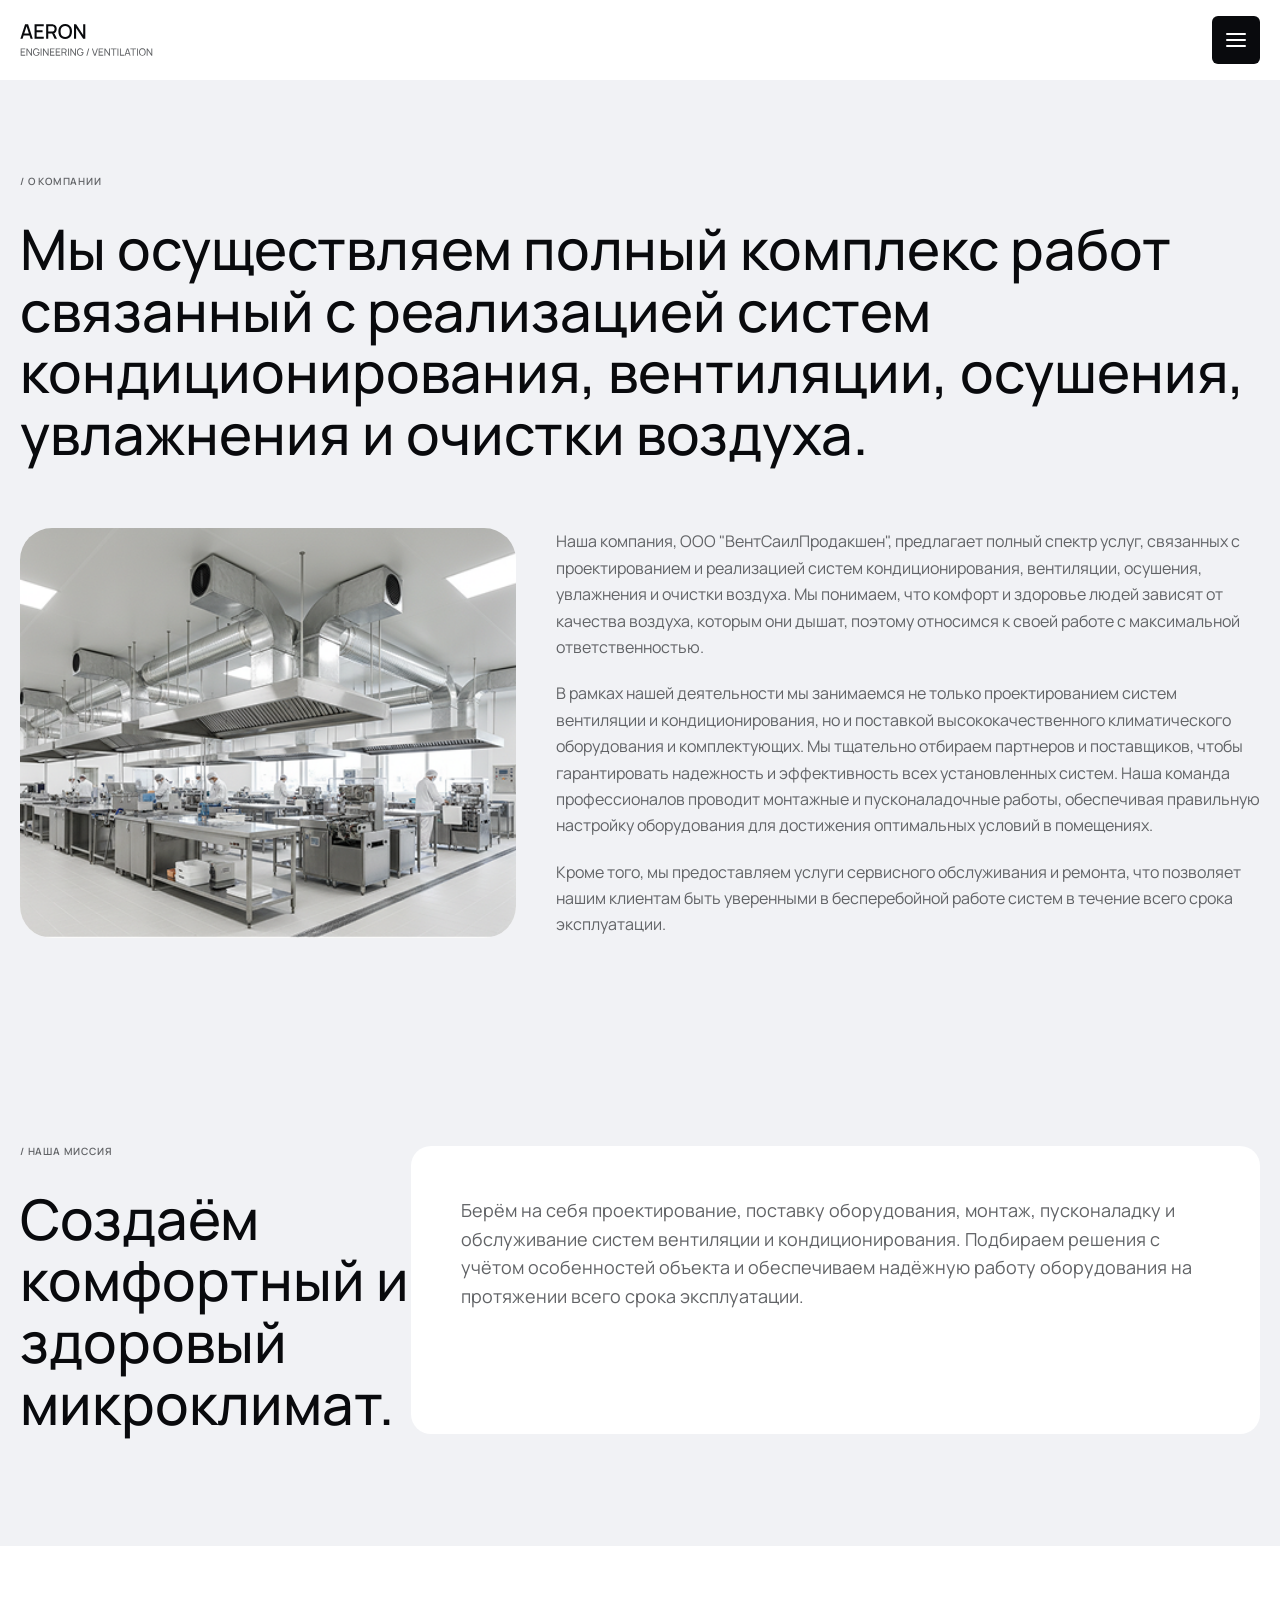
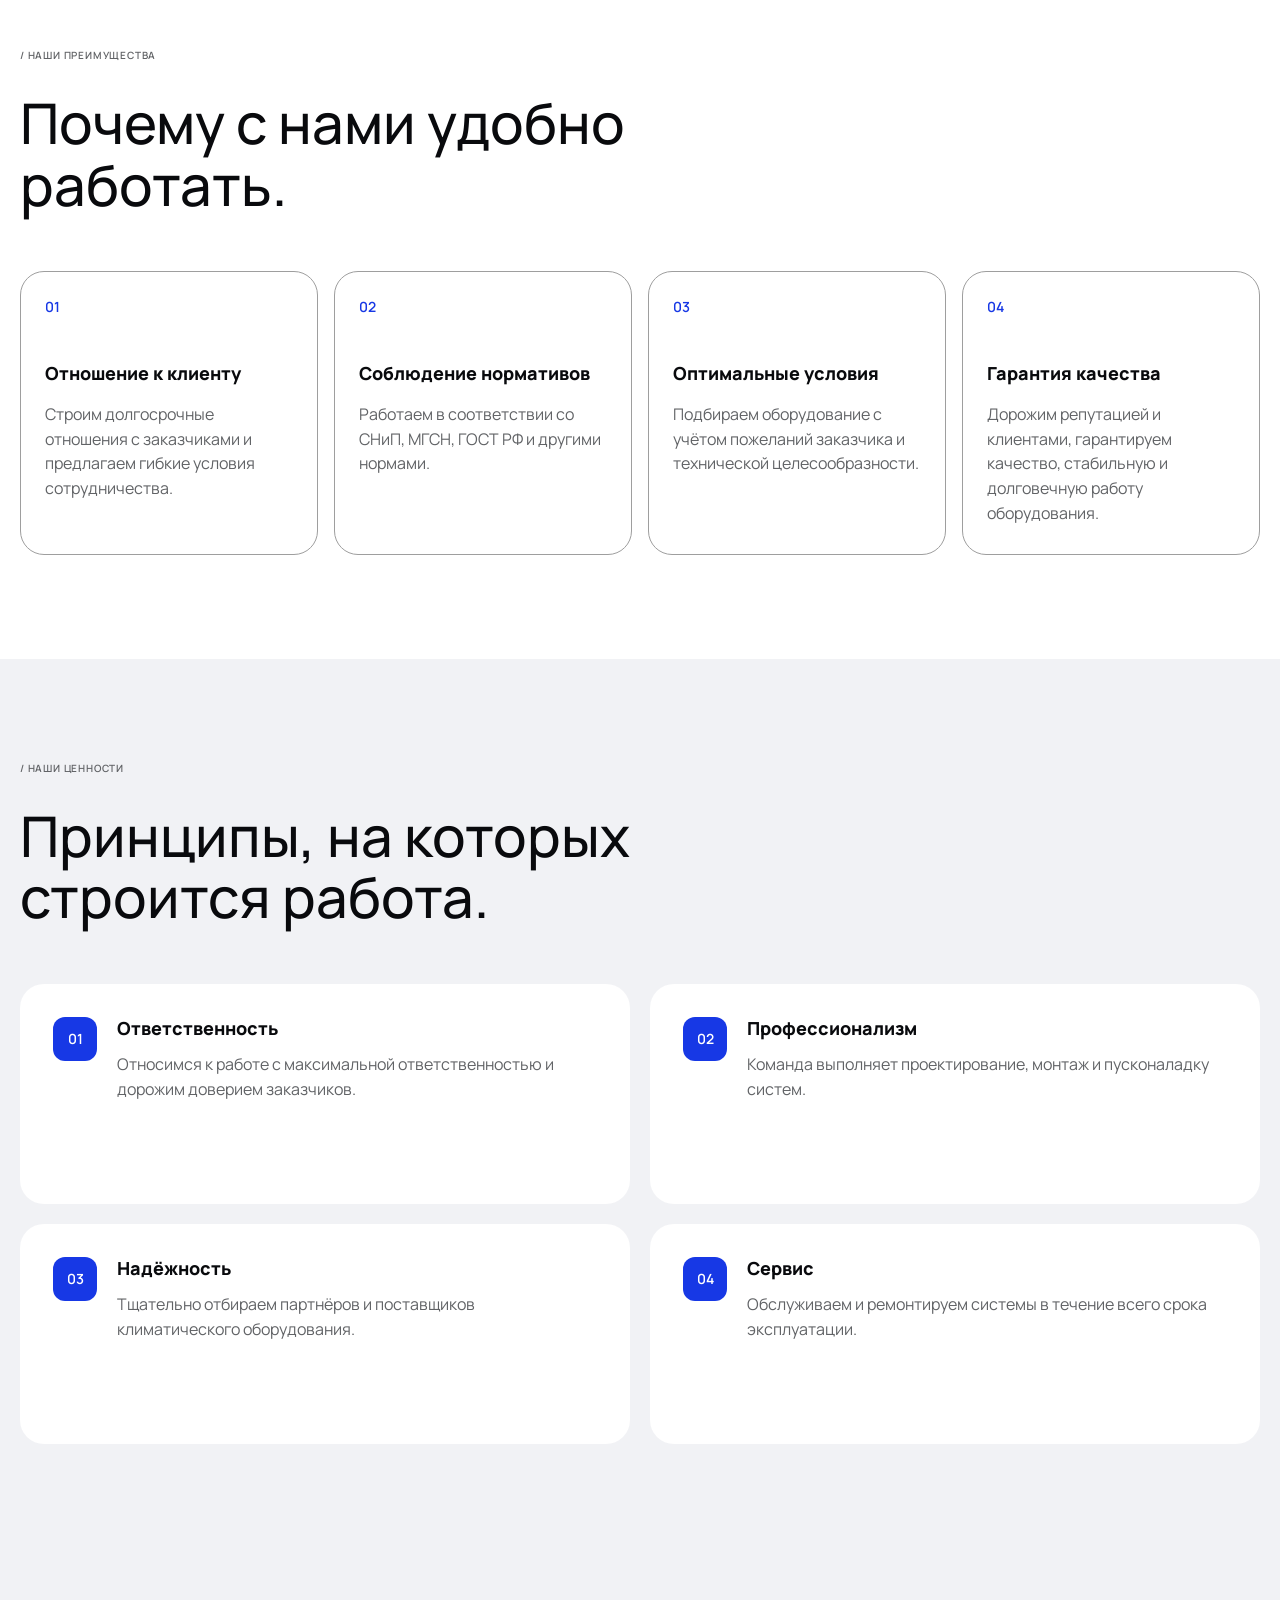
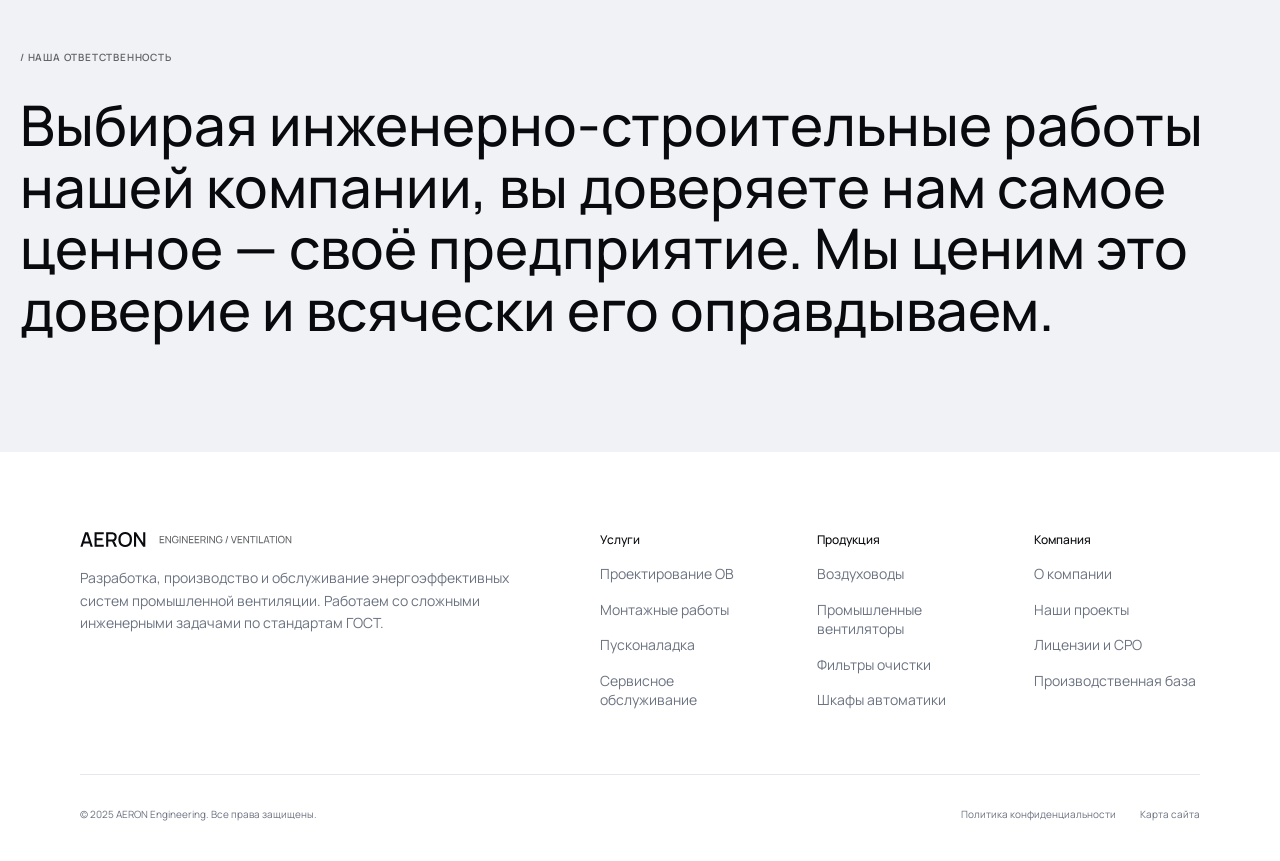
==== about.html @ 5c5f6bc4 "Правки" ====
<!-- ======================================================================================================
                                        Svyat future millioner Developer
====================================================================================================== -->
<!DOCTYPE html>
<html lang="ru">
<head>
    <meta charset="UTF-8">
    <meta name="viewport" content="width=device-width, initial-scale=1.0">
    <title>О нас — AERON</title>
    <meta name="description" content="О компании: производство и монтаж систем вентиляции воздуха на промышленных объектах.">
    <link rel="stylesheet" href="css/style.css">
</head>
<body>
    <!-- ===================================================
    Svyat future millioner Developer: Вводная секция представляет компанию и полный спектр ее работ.
    =================================================== -->
    <header class="header">
        <div class="container">
            <div class="header__content">
                <div class="header__logo">
                    <a href="/" class="header__logo-link">
                        <img src="images/logo.svg" alt="AERON" class="header__logo-img">
                    </a>
                </div>
                <!-- /.header__logo -->
                <button class="header__menu-toggle" type="button" aria-expanded="false" aria-controls="header-menu" aria-label="Открыть меню">
                    <span class="header__burger-line"></span>
                    <span class="header__burger-line"></span>
                    <span class="header__burger-line"></span>
                </button>
                <div class="header__menu" id="header-menu">
                    <nav class="header__nav" aria-label="Основная навигация">
                        <a href="#" class="header__link header__link--catalog">
                            <span class="header__menu-icon">
                                <span class="header__menu-icon-line"></span>
                                <span class="header__menu-icon-line"></span>
                                <span class="header__menu-icon-line"></span>
                            </span>
                            Каталог
                        </a>
                        <a href="#" class="header__link">Решения</a>
                        <a href="#" class="header__link">Производство</a>
                        <a href="#" class="header__link">Проекты</a>
                        <a href="#" class="header__link">О компании</a>
                        <a href="#" class="header__link">Контакты</a>
                    </nav>
                    <!-- /.header__nav -->
                    <div class="header__action">
                        <a href="tel:+7 (495) 123-45-67" class="header__phone">+7 (495) 123-45-67</a>
                        <a href="mailto:info@aeron.ru" class="header__email">info@aeron.ru</a>
                        <button class="header__button">
                            <span class="header__button-text">Получить КП</span>
                            <span class="header__button-icon">
                                <svg width="14" height="10" viewBox="0 0 14 10" fill="none" xmlns="http://www.w3.org/2000/svg">
                                    <path d="M9 1L13 5M13 5L9 9M13 5H1" stroke="#090A0D" stroke-width="1.5" stroke-linecap="round" stroke-linejoin="round"/>
                                </svg>
                            </span>
                        </button>
                    </div>
                    <!-- /.header__action -->
                </div>
                <!-- /.header__menu -->
            </div>
            <!-- /.header__content -->
        </div>
        <!-- /.container -->
    </header>
    <!-- /.header -->
    
    <section class="about-hero">
        <div class="about-hero__container container">
            <div class="about-hero__heading">
                <span class="about-hero__sub">/ О КОМПАНИИ</span>
                <h1 class="about-hero__title">Мы осуществляем полный комплекс работ связанный с реализацией систем кондиционирования, вентиляции, осушения, увлажнения и очистки воздуха.</h1>
            </div>
            <!-- /.about-hero__heading -->
            <div class="about-hero__body">
                <div class="about-hero__media">
                    <img src="images/projects-1.png" alt="Изометрическая модель системы промышленной вентиляции" class="about-hero__image">
                </div>
                <div class="about-hero__copy">
                    <p class="about-hero__text">Наша компания, ООО "ВентСаилПродакшен", предлагает полный спектр услуг, связанных с проектированием и реализацией систем кондиционирования, вентиляции, осушения, увлажнения и очистки воздуха. Мы понимаем, что комфорт и здоровье людей зависят от качества воздуха, которым они дышат, поэтому относимся к своей работе с максимальной ответственностью.</p>
                <p class="about-hero__text">В рамках нашей деятельности мы занимаемся не только проектированием систем вентиляции и кондиционирования, но и поставкой высококачественного климатического оборудования и комплектующих. Мы тщательно отбираем партнеров и поставщиков, чтобы гарантировать надежность и эффективность всех установленных систем. Наша команда профессионалов проводит монтажные и пусконаладочные работы, обеспечивая правильную настройку оборудования для достижения оптимальных условий в помещениях.</p>
                    <p class="about-hero__text">Кроме того, мы предоставляем услуги сервисного обслуживания и ремонта, что позволяет нашим клиентам быть уверенными в бесперебойной работе систем в течение всего срока эксплуатации.</p>
                </div>
                <!-- /.about-hero__copy -->
            </div>
            <!-- /.about-hero__body -->
        </div>
        <!-- /.about-hero__container container -->
    </section>

    <section class="about-mission">
        <div class="about-mission__container container">
            <div class="about-mission__content">
                <div class="about-mission__heading">
                    <span class="about-mission__sub">/ НАША МИССИЯ</span>
                    <h2 class="about-mission__title">Создаём комфортный и здоровый микроклимат.</h2>
                </div>
                <!-- /.about-mission__heading -->
                <p class="about-mission__text">Берём на себя проектирование, поставку оборудования, монтаж, пусконаладку и обслуживание систем вентиляции и кондиционирования. Подбираем решения с учётом особенностей объекта и обеспечиваем надёжную работу оборудования на протяжении всего срока эксплуатации.</p>
            </div>
            <!-- /.about-mission__content -->
        </div>
        <!-- /.about-mission__container container -->
    </section>

    <section class="about-advantages">
        <div class="about-advantages__container container">
            <div class="about-advantages__heading">
                <span class="about-advantages__sub">/ НАШИ ПРЕИМУЩЕСТВА</span>
                <h2 class="about-advantages__title">Почему с нами удобно работать.</h2>
            </div>
            <!-- /.about-advantages__heading -->
            <div class="about-advantages__grid">
                <article class="about-advantages__card">
                    <span class="about-advantages__card-num">01</span>
                    <h3 class="about-advantages__card-title">Отношение к клиенту</h3>
                    <p class="about-advantages__card-text">Строим долгосрочные отношения с заказчиками и предлагаем гибкие условия сотрудничества.</p>
                </article>
                <article class="about-advantages__card">
                    <span class="about-advantages__card-num">02</span>
                    <h3 class="about-advantages__card-title">Соблюдение нормативов</h3>
                    <p class="about-advantages__card-text">Работаем в соответствии со СНиП, МГСН, ГОСТ РФ и другими нормами.</p>
                </article>
                <article class="about-advantages__card">
                    <span class="about-advantages__card-num">03</span>
                    <h3 class="about-advantages__card-title">Оптимальные условия</h3>
                    <p class="about-advantages__card-text">Подбираем оборудование с учётом пожеланий заказчика и технической целесообразности.</p>
                </article>
                <article class="about-advantages__card">
                    <span class="about-advantages__card-num">04</span>
                    <h3 class="about-advantages__card-title">Гарантия качества</h3>
                    <p class="about-advantages__card-text">Дорожим репутацией и клиентами, гарантируем качество, стабильную и долговечную работу оборудования.</p>
                </article>
            </div>
            <!-- /.about-advantages__grid -->
        </div>
        <!-- /.about-advantages__container container -->
    </section>

    <section class="about-values">
        <div class="about-values__container container">
            <div class="about-values__heading">
                <span class="about-values__sub">/ НАШИ ЦЕННОСТИ</span>
                <h2 class="about-values__title">Принципы, на которых строится работа.</h2>
            </div>
            <!-- /.about-values__heading -->
            <div class="about-values__grid">
                <article class="about-values__card">
                    <span class="about-values__card-num">01</span>
                    <h3 class="about-values__card-title">Ответственность</h3>
                    <p class="about-values__card-text">Относимся к работе с максимальной ответственностью и дорожим доверием заказчиков.</p>
                </article>
                <article class="about-values__card">
                    <span class="about-values__card-num">02</span>
                    <h3 class="about-values__card-title">Профессионализм</h3>
                    <p class="about-values__card-text">Команда выполняет проектирование, монтаж и пусконаладку систем.</p>
                </article>
                <article class="about-values__card">
                    <span class="about-values__card-num">03</span>
                    <h3 class="about-values__card-title">Надёжность</h3>
                    <p class="about-values__card-text">Тщательно отбираем партнёров и поставщиков климатического оборудования.</p>
                </article>
                <article class="about-values__card">
                    <span class="about-values__card-num">04</span>
                    <h3 class="about-values__card-title">Сервис</h3>
                    <p class="about-values__card-text">Обслуживаем и ремонтируем системы в течение всего срока эксплуатации.</p>
                </article>
            </div>
            <!-- /.about-values__grid -->
        </div>
        <!-- /.about-values__container container -->
    </section>

    <section class="about-responsibility">
        <div class="about-responsibility__container container">
            <div class="about-responsibility__content">
                <span class="about-responsibility__sub">/ НАША ОТВЕТСТВЕННОСТЬ</span>
                <h2 class="about-responsibility__title">Выбирая инженерно-строительные работы нашей компании, вы доверяете нам самое ценное — своё предприятие. Мы ценим это доверие и всячески его оправдываем.</h2>
            </div>
            <!-- /.about-responsibility__content -->
        </div>
        <!-- /.about-responsibility__container container -->
    </section>
    <footer class="footer">
        <div class="container">
            <div class="footer__inner">
                <div class="footer__top">
                    <div class="footer__brand">
                        <a href="#" class="footer__logo" aria-label="AERON — на главную">
                            <img src="images/footer-logo.svg" alt="AERON — Engineering / Ventilation" class="footer__logo-img">
                        </a>
                        <p class="footer__description">
                            Разработка, производство и обслуживание энергоэффективных систем промышленной вентиляции. Работаем со сложными инженерными задачами по стандартам ГОСТ.
                        </p>
                    </div>
                    <!-- /.footer__brand -->
                    <nav class="footer__links" aria-label="Разделы сайта">
                        <div class="footer__column">
                            <h2 class="footer__column-title">Услуги</h2>
                            <a href="#" class="footer__link">Проектирование ОВ</a>
                            <a href="#" class="footer__link">Монтажные работы</a>
                            <a href="#" class="footer__link">Пусконаладка</a>
                            <a href="#" class="footer__link">Сервисное обслуживание</a>
                        </div>
                        <div class="footer__column">
                            <h2 class="footer__column-title">Продукция</h2>
                            <a href="#" class="footer__link">Воздуховоды</a>
                            <a href="#" class="footer__link">Промышленные вентиляторы</a>
                            <a href="#" class="footer__link">Фильтры очистки</a>
                            <a href="#" class="footer__link">Шкафы автоматики</a>
                        </div>
                        <div class="footer__column">
                            <h2 class="footer__column-title">Компания</h2>
                            <a href="#" class="footer__link">О компании</a>
                            <a href="#" class="footer__link">Наши проекты</a>
                            <a href="#" class="footer__link">Лицензии и СРО</a>
                            <a href="#" class="footer__link">Производственная база</a>
                        </div>
                    </nav>
                    <!-- /.footer__links -->
                </div>
                <!-- /.footer__top -->
                <div class="footer__bottom">
                    <p class="footer__copyright">© 2025 AERON Engineering. Все права защищены.</p>
                    <nav class="footer__legal" aria-label="Правовая информация">
                        <a href="#" class="footer__legal-link">Политика конфиденциальности</a>
                        <a href="#" class="footer__legal-link">Карта сайта</a>
                    </nav>
                </div>
                <!-- /.footer__bottom -->
            </div>
            <!-- /.footer__inner -->
        </div>
        <!-- /.container -->
    </footer>
    <!-- /.footer -->
</body>
</html>
---- css/style.css ----
/* ======================================================================================================
                                        Svyat future millioner Developer
====================================================================================================== */
/* ===== Fonts ===== */
@font-face {
    font-family: 'Manrope';
    src: url('../fonts/Manrope-ExtraLight.ttf') format('truetype');
    font-style: normal;
    font-weight: 200;
    font-display: swap;
}

@font-face {
    font-family: 'Manrope';
    src: url('../fonts/Manrope-Light.ttf') format('truetype');
    font-style: normal;
    font-weight: 300;
    font-display: swap;
}

@font-face {
    font-family: 'Manrope';
    src: url('../fonts/Manrope-Regular.ttf') format('truetype');
    font-style: normal;
    font-weight: 400;
    font-display: swap;
}

@font-face {
    font-family: 'Manrope';
    src: url('../fonts/Manrope-Medium.ttf') format('truetype');
    font-style: normal;
    font-weight: 500;
    font-display: swap;
}

@font-face {
    font-family: 'Manrope';
    src: url('../fonts/Manrope-SemiBold.ttf') format('truetype');
    font-style: normal;
    font-weight: 600;
    font-display: swap;
}

@font-face {
    font-family: 'Manrope';
    src: url('../fonts/Manrope-Bold.ttf') format('truetype');
    font-style: normal;
    font-weight: 700;
    font-display: swap;
}

@font-face {
    font-family: 'Manrope';
    src: url('../fonts/Manrope-ExtraBold.ttf') format('truetype');
    font-style: normal;
    font-weight: 800;
    font-display: swap;
}

/* ===== Variables ===== */
:root {
    --light: #fff;
    --light-bg: #F1F2F5;
    --accent: #1738E5;
    --dark: #090A0D;
    --light-text: #616366;
}

/* ===== Reset & Base ===== */
*,
*::before,
*::after {
    box-sizing: border-box;
    padding: 0;
    margin: 0;
}

html {
    color: var(--dark);
    font-family: 'Manrope', sans-serif;
}

a {
    text-decoration: none;
    color: inherit;
}

ul {
    list-style: none;
}

button {
    border: none;
    background: none;
    cursor: pointer;
    font: inherit;
    color: inherit;
}

/* ===== Container ===== */
.container {
    max-width: 1775px;
    width: 100%;
    margin: 0 auto;
    padding: 0 20px;
}

/* ===== Header ===== */
.header {
    position: relative;
    z-index: 10;
    background-color: var(--light);
    height: 88px;
    display: flex;
    align-items: center;
}

.header__content {
    display: flex;
    align-items: center;
    justify-content: space-between;
    height: 100%;
    gap: 32px;
}

.header__logo {
    flex-shrink: 0;
}

.header__logo-link {
    display: block;
}

.header__logo-img {
    display: block;
    width: 133px;
    height: 32px;
}

.header__menu {
    display: flex;
    align-items: center;
    justify-content: flex-end;
    flex: 1;
    min-width: 0;
}

.header__menu-toggle {
    display: none;
    align-items: center;
    justify-content: center;
    flex-direction: column;
    gap: 4px;
    width: 48px;
    height: 48px;
    flex-shrink: 0;
    border-radius: 6px;
    background-color: var(--dark);
    color: var(--light);
}

.header__burger-line {
    display: block;
    width: 20px;
    height: 2px;
    border-radius: 2px;
    background-color: currentColor;
    transition: transform 0.2s ease, opacity 0.2s ease;
}

.header__menu-toggle[aria-expanded="true"] .header__burger-line:first-child {
    transform: translateY(6px) rotate(45deg);
}

.header__menu-toggle[aria-expanded="true"] .header__burger-line:nth-child(2) {
    opacity: 0;
}

.header__menu-toggle[aria-expanded="true"] .header__burger-line:last-child {
    transform: translateY(-6px) rotate(-45deg);
}

.header__nav {
    position: absolute;
    top: 50%;
    left: 50%;
    display: flex;
    align-items: center;
    gap: clamp(12px, 1.5vw, 40px);
    transform: translate(-50%, -50%);
}

.header__link {
    font-size: 12px;
    line-height: 1.2;
    color: var(--dark);
    white-space: nowrap;
    font-weight: 600;
    transition: opacity 0.2s ease;
}

.header__link:hover {
    opacity: 0.7;
}

.header__link--catalog {
    display: flex;
    align-items: center;
    gap: 13px;
    background-color: var(--accent);
    color: var(--light);
    padding: 14px 24px;
    border-radius: 4px;
    line-height: 1;
    transition: background-color 0.2s ease;
}

.header__link--catalog:hover {
    background-color: #1a3fd9;
    opacity: 1;
}

.header__menu-icon {
    display: flex;
    flex-direction: column;
    gap: 4px;
}

.header__menu-icon-line {
    display: block;
    width: 16px;
    height: 1.5px;
    background-color: var(--light);
    border-radius: 1px;
}

.header__action {
    display: flex;
    align-items: center;
    gap: 36px;
}

.header__phone {
    font-size: 12px;
    font-weight: 500;
    line-height: 1;
    color: var(--dark);
    white-space: nowrap;
}

.header__email {
    font-size: 12px;
    line-height: 1.2;
    color: var(--dark);
    white-space: nowrap;
    font-weight: 500;
}

.header__button {
    display: flex;
    align-items: center;
    gap: 12px;
    background-color: var(--light-bg);
    color: var(--dark);
    padding: 14px 26px;
    border-radius: 10px;
    transition: background-color 0.2s ease;
    font-size: 12px;
}

.header__button:hover {
    background-color: #EDEDE8;
}

.header__button-text {
    font-size: 12px;
    font-weight: 600;
    line-height: 1;
}

.header__button-icon {
    display: flex;
    align-items: center;
}

/* ===== Hero ===== */
.hero {
    background-color: var(--light-bg);
    padding: 50px 0;
}

.hero__inner {
    display: flex;
    justify-content: space-between;
    gap: 20px;
}

.hero__info {
    max-width: 828px;
    width: 100%;
    background: var(--light);
    padding: 60px 40px;
    border-radius: 40px;
    display: flex;
    flex-direction: column;
    justify-content: space-between;
}

.hero__headline {
    font-size: 12px;
    font-weight: 600;
    line-height: 1.2;
    color: var(--dark);
    letter-spacing: 0.5px;
    margin-bottom: 24px;
}

.hero__title {
    font-size: 112px;
    font-weight: 500;
    line-height: 96px;
    color: var(--dark);
    letter-spacing: -2px;
    margin-bottom: 28px;
}

.hero__title-decor {
    display: flex;
}

.hero__title-decor-img {
    display: block;
    width: 109px;
    margin-right: 40px;
}

.hero__title-accent {
    color: var(--accent);
}

.hero__description {
    font-size: 18px;
    font-weight: 400;
    line-height: 1.4;
    color: #ABADB8;
    margin-bottom: 48px;
}

.hero__actions {
    display: flex;
    align-items: center;
    gap: 24px;
    margin-bottom: 32px;
}

.hero__button {
    display: inline-flex;
    align-items: center;
    justify-content: center;
    gap: 12px;
    padding: 18px 32px;
    width: 240px;
    border-radius: 10px;
    font-size: 14px;
    font-weight: 600;
    line-height: 1;
    transition: background-color 0.2s ease, color 0.2s ease;
}

.hero__button--primary {
    background-color: var(--dark);
    color: var(--light);
}

.hero__button--primary:hover {
    background-color: #1a3fd9;
}

.hero__button--secondary {
    background-color: var(--light-bg);
    color: var(--dark);
    padding: 18px 0;
}

.hero__button--secondary:hover {
    color: var(--light);
    background-color: var(--accent);
}

.hero__button-icon {
    display: flex;
    align-items: center;
}

.hero__label {
    font-size: 12px;
    font-weight: 400;
    line-height: 1.2;
    color: var(--dark);
    opacity: 0.4;
}

.hero__visual {
    position: relative;
    width: 927px;
    height: 768px;
    flex-shrink: 0;
}

.hero__img {
    display: block;
    width: 100%;
    height: 100%;
    object-fit: cover;
    border-radius: 40px;
}

.hero__card {
    position: absolute;
    right: 20px;
    bottom: 20px;
    background-color: var(--light);
    border-radius: 24px;
    padding: 21px 28px;
    box-shadow: 0 4px 24px rgba(0,0,0,0.08);
}

.hero__card-icon {
    margin-bottom: 12px;
    width: 48px;
    height: 48px;
    background-color: var(--light-bg);
    border-radius: 12px;
    display: flex;
    justify-content: center;
    align-items: center;
}

.hero__card-icon-img {
    display: block;
    width: 16px;
    height: 28px;
}

.hero__card-text {
    font-size: 32px;
    font-weight: 500;
    color: var(--dark);
    margin-bottom: 8px;
}

.hero__card-tags {
    margin-top: 20px;
    font-size: 12px;
    font-weight: 600;
    line-height: 1.2;
    color: #616366;
    opacity: 0.4;
}

/* ===== Products ===== */
.products {
    padding: 120px 0;
    background-color: var(--light);
}

.products__heading {
    margin-bottom: 60px;
}

.products__label {
    font-size: 10px;
    font-family: 'Manrope', sans-serif;
    color: var(--light-text);
    font-weight: 600;
}

.products__heading-row {
    display: flex;
    justify-content: space-between;
    align-items: flex-end;
}

.products__title {
    font-size: 56px;
    line-height: 1.1;
    font-weight: 500;
    margin-top: 32px;
}

.products__desc {
    font-size: 18px;
    font-weight: 400;
    line-height: 1.37;
    color: var(--dark);
    flex-shrink: 0;
}

/* ----- Grid ----- */
.products__grid {
    display: grid;
    grid-template-columns: 1fr 1fr 1fr 1fr;
    grid-auto-rows: 257px;
    gap: 20px;
}

/* ----- Card base ----- */
.products__card {
    position: relative;
    display: flex;
    flex-direction: column;
    border-radius: 40px;
    overflow: hidden;
    background-color: var(--light-bg);
    min-height: 257px;
}

.products__card-img {
    position: absolute;
    inset: 0;
    width: 100%;
    height: 100%;
    z-index: 0;
}

.products__card-img-el {
    display: block;
    width: 100%;
    height: 100%;
    object-fit: cover;
}

.products__card-body {
    position: relative;
    z-index: 1;
    padding: 24px 28px;
    flex: 1 1 auto;
    display: flex;
    flex-direction: column;
}

.products__card-title {
    font-size: 24px;
    font-weight: 600;
    line-height: 28px;
    color: var(--dark);
    margin-bottom: 4px;
}

.products__card-subtitle {
    font-size: 14px;
    font-weight: 400;
    line-height: 1.4;
    color: #616666;
}

.products__card-bottom {
    position: relative;
    z-index: 1;
    display: flex;
    justify-content: flex-end;
    padding: 0 28px 24px;
    margin-top: auto;
}

.products__card-link {
    width: 32px;
    height: 32px;
    border-radius: 50%;
    background-color: var(--accent);
    color: var(--light);
    display: flex;
    align-items: center;
    justify-content: center;
    flex-shrink: 0;
    opacity: 0;
    transition: opacity 0.3s ease;
}

.products__card-link svg path {
    stroke: currentColor;
}

.products__card:hover .products__card-link {
    opacity: 1;
}

/* ----- Big card (2 rows × 2 columns) ----- */
.products__card--big {
    grid-row: span 2;
    grid-column: span 2;
    min-height: 0;
}

.products__card--big .products__card-title {
    font-size: 32px;
    line-height: 36px;
}

/* ----- Flat card (no image, 2 columns) ----- */
.products__card--flat {
    grid-column: span 2;
    background-color: var(--light-bg);
    min-height: 257px;
}

.products__card--flat .products__card-body {
    padding-bottom: 0;
}

.products__card--flat .products__card-title {
    font-size: 32px;
    line-height: 36px;
}

/* ===== Services ===== */
.services {
    padding: 120px 0;
}

.services__content {
    display: flex;
    align-items: center;
    justify-content: space-between;
    gap: 40px;
}

.services__sub {
    font-size: 10px;
    font-family: 'Manrope', sans-serif;
    color: var(--light-text);
    font-weight: 600;
}

.services__title {
    font-size: 56px;
    line-height: 1.1;
    font-weight: 500;
    margin-top: 32px;
}

.services__text {
    color: var(--light-text);
    margin-top: 46px;
    font-size: 18px;
}

.services__link {
    display: flex;
    width: fit-content;
    font-family: 'Manrope', sans-serif;
    font-size: 18px;
    color: var(--light);
    padding: 18px 26px;
    background: var(--dark);
    border-radius: 10px;
    font-size: 12px;
    font-weight: 600;
    margin-top: 70px;
}

.services__img-wrap {
    max-width: 800px;
    min-height: 300px;
    width: 100%;
    align-self: stretch;
    background-color:#090A0D;
    border-radius: 30px;
}

.services__tabs {
    display: flex;
    flex-direction: column;
    align-items: center;
    justify-content: center;
    gap: 20px;
    max-width: 363px;
    width: 100%;
    background-color: var(--light-bg);
    border-radius: 30px;
    padding: 10px;
}

.services__tab {
    padding: 19px 40px;
    width: 100%;
    border-radius: 20px;
    transition: all 0.1s ease;
}

.services__tab:hover {
    background-color: var(--light);
    transition: all 0.1s ease;
}

.services__tab:active {
    background-color: #f7f7f7;
    transition: all 0.1s ease;
}

.services__tab--active {
    background-color: var(--light);
}

/* ================= ABOUT ================== */

.about {
    padding: 94px 0;
}

.about__content {
    display: flex;
    justify-content: space-between;
    gap: 40px;
}

.about__heading {
    display: flex;
    flex-direction: column;
    gap: 30px;
}

.about__sub {
    font-size: 10px;
    font-family: 'Manrope', sans-serif;
    color: var(--light-text);
    font-weight: 600;
}

.about__title {
    font-size: 56px;
    line-height: 1.1;
    font-weight: 500;
    margin-top: 32px;
}

.about__info {
    display: flex;
    flex-direction: column;
    max-width: 50%;
    width: 100%;
}

.about__text {
    color: var(--light-text);
    font-size: 18px;
    line-height: 110%;
    max-width: 620px;
    padding-bottom: 50px;
    border-bottom: 1px solid #9E9E9E;
}

.about__stats {
    display: flex;
    gap: 10px;
}

.about__stat {
    margin-top: 35px;
    display: flex;
    flex-direction: column;
    width: 160px;
}

.about__stat-title {
    font-size: 48px;
    font-weight: 600;
}

.about__img-wrap {
    margin-top: 77px;
    width: 100%;
    border-radius: 24px;
    overflow: hidden;
    height: 367px;
    background: #1a1a2e;
}

/* ================= PROCESS ================== */

.process {
    padding: 94px 0;
    background-color: #F0F3F4;
}

.process__heading {
    margin-bottom: 110px;
}

.process__sub {
    font-size: 10px;
    font-family: 'Manrope', sans-serif;
    color: var(--light-text);
    font-weight: 600;
}

.process__title {
    font-size: 56px;
    line-height: 1.1;
    font-weight: 500;
    margin-top: 32px;
}

.process__list {
    display: flex;
    flex-direction: column;
    gap: 55px;
}

.process__item {
    display: grid;
    grid-template-columns: 78px minmax(0, 1fr) minmax(0, 1fr);
    align-items: center;
    gap: 20px;
    padding-top: 23px;
    border-top: 1px solid #9E9E9E;
}

.process__num {
    font-size: 14px;
    font-weight: 600;
    line-height: 1.2;
    color: var(--accent);
}

.process__name {
    font-size: 32px;
    font-weight: 500;
    line-height: 1.1;
    color: var(--dark);
}

.process__desc {
    font-size: 16px;
    font-weight: 400;
    line-height: 1.3;
    color: var(--light-text);
}

/* ================= SOLUTIONS ================== */

.solutions {
    padding: 94px 0;
    background-color: var(--light-bg);
}

.solutions__heading {
    position: relative;
    margin-bottom: 110px;
}

.solutions__sub {
    font-size: 10px;
    font-family: 'Manrope', sans-serif;
    color: var(--light-text);
    font-weight: 600;
}

.solutions__counter {
    position: absolute;
    top: 4px;
    right: 0;
    font-size: 12px;
    font-family: 'Manrope', sans-serif;
    color: var(--light-text);
    font-weight: 600;
}

.solutions__title {
    font-size: 56px;
    line-height: 1.1;
    font-weight: 500;
    margin-top: 32px;
}

.solutions__list {
    display: flex;
    flex-direction: column;
    gap: 20px;
}

.solutions__item {
    display: grid;
    grid-template-columns: 78px minmax(0, 500px) minmax(0, 1fr) 28px;
    align-items: center;
    gap: 20px;
    padding: 60px 32px;
    background-color: var(--light);
    border-radius: 30px;
    transition: background-color 0.3s ease;
}

.solutions__num {
    font-size: 14px;
    font-weight: 600;
    line-height: 1.2;
    color: var(--light-text);
    transition: color 0.3s ease;
}

.solutions__name {
    font-size: 32px;
    font-weight: 500;
    line-height: 1.1;
    color: var(--dark);
    transition: color 0.3s ease;
}

.solutions__desc {
    font-size: 16px;
    font-weight: 400;
    line-height: 1.3;
    color: var(--light-text);
    max-width: 610px;
    transition: color 0.3s ease;
}

.solutions__arrow {
    display: flex;
    align-items: center;
    justify-content: flex-end;
    color: var(--dark);
    transition: color 0.3s ease;
}

/* ----- Active state (on hover and via modifier) ----- */
.solutions__item:hover,
.solutions__item--active {
    background-color: var(--dark);
}

.solutions__item:hover .solutions__num,
.solutions__item--active .solutions__num {
    color: #8B8D91;
}

.solutions__item:hover .solutions__name,
.solutions__item--active .solutions__name {
    color: var(--light);
}

.solutions__item:hover .solutions__desc,
.solutions__item--active .solutions__desc {
    color: #A0A2A6;
}

.solutions__item:hover .solutions__arrow,
.solutions__item--active .solutions__arrow {
    color: var(--light);
}

/* ================= FEATURE ================== */

.feature {
padding: 94px 0;
background-color: var(--light-bg);
}

.feature__top {
display: flex;
align-items: flex-start;
justify-content: space-between;
gap: 40px;
margin-bottom: 60px;
}

.feature__heading {
display: flex;
flex-direction: column;
gap: 30px;
max-width: 760px;
padding-top: 40px;
}

.feature__sub {
font-size: 10px;
font-family: 'Manrope', sans-serif;
color: var(--light-text);
font-weight: 600;
}

.feature__title {
font-size: 56px;
line-height: 1.1;
font-weight: 500;
color: var(--dark);
}

.feature__card {
display: flex;
flex-direction: column;
max-width: 760px;
width: 100%;
background-color: var(--light);
border-radius: 30px;
padding: 40px;
}

.feature__card-head {
display: flex;
align-items: center;
justify-content: space-between;
gap: 24px;
}

.feature__card-value {
font-size: 52px;
font-weight: 500;
line-height: 1.1;
color: var(--dark);
}

.feature__card-tag {
font-size: 12px;
font-weight: 500;
line-height: 1;
color: var(--dark);
background-color: var(--light-bg);
border-radius: 100px;
padding: 12px 20px;
white-space: nowrap;
}

.feature__card-text {
display: flex;
flex-direction: column;
gap: 4px;
margin-top: 24px;
font-size: 16px;
font-weight: 400;
line-height: 1.3;
color: var(--light-text);
}

.feature__card-link {
display: flex;
align-items: center;
justify-content: space-between;
gap: 20px;
margin-top: 34px;
padding: 20px 24px;
background-color: var(--dark);
color: var(--light);
border-radius: 10px;
transition: background-color 0.2s ease;
}

.feature__card-link:hover {
background-color: #1a1a2e;
}

.feature__card-link-text {
font-size: 12px;
font-weight: 600;
line-height: 1;
}

.feature__card-link-icon {
display: flex;
align-items: center;
}

.feature__img-wrap {
width: 100%;
height: 360px;
border-radius: 30px;
overflow: hidden;
background-color: #E4E6EA;
}

.feature__img {
display: block;
width: 100%;
height: 100%;
object-fit: cover;
}

/* ================= RESPONSIVE ================== */

@media (max-width: 1500px) and (min-width: 1401px) {
    .header__action {
        gap: 16px;
    }

    .header__button {
        padding-right: 18px;
        padding-left: 18px;
    }
}

@media (max-width: 1400px) {
    .header {
        height: 80px;
    }

    .header__content {
        gap: 20px;
    }

    .header__menu-toggle {
        display: flex;
        margin-left: auto;
    }

    .header__menu {
        display: none;
        position: absolute;
        top: 100%;
        left: 20px;
        right: 20px;
        z-index: 20;
        flex-direction: column;
        align-items: stretch;
        gap: 20px;
        max-height: calc(100vh - 80px);
        overflow-y: auto;
        padding: 24px;
        border-radius: 0 0 16px 16px;
        background-color: var(--light);
        box-shadow: 0 12px 28px rgba(9, 10, 13, 0.12);
    }

    .header__menu.is-open {
        display: flex;
    }

    .header__nav {
        position: static;
        flex-direction: column;
        align-items: stretch;
        gap: 0;
        transform: none;
    }

    .header__nav > .header__link:not(.header__link--catalog) {
        padding: 14px 0;
        border-bottom: 1px solid var(--light-bg);
        font-size: 14px;
    }

    .header__link--catalog {
        width: 100%;
        justify-content: flex-start;
        margin-bottom: 8px;
    }

    .header__action {
        flex-direction: column;
        align-items: stretch;
        gap: 12px;
        padding-top: 16px;
        border-top: 1px solid var(--light-bg);
    }

    .header__button {
        width: 100%;
        justify-content: space-between;
        margin-top: 4px;
    }
}

@media (max-width: 1600px) {
    .hero__info {
        flex: 1 1 0;
        max-width: none;
        min-width: 0;
        width: auto;
        padding: clamp(32px, 3.75vw, 60px) clamp(24px, 2.5vw, 40px);
    }

    .hero__title {
        font-size: clamp(48px, 5vw, 80px);
        line-height: 0.95;
    }

    .hero__title-decor-img {
        width: clamp(48px, 6.8vw, 109px);
        margin-right: clamp(16px, 2.5vw, 40px);
    }

    .hero__visual {
        width: 52%;
        height: clamp(480px, 50vw, 700px);
    }
}

@media (max-width: 1024px) {
    .hero {
        padding: 40px 0;
    }

    .hero__inner {
        flex-direction: column;
        gap: 24px;
    }

    .hero__info {
        flex: none;
        width: 100%;
        padding: 40px 36px;
    }

    .hero__visual {
        width: 100%;
        height: clamp(380px, 58vw, 600px);
    }
    .services,
    .products {
        padding: 80px 0;
    }

    .products__heading {
        margin-bottom: 48px;
    }

    .products__heading-row {
        gap: 32px;
    }

    .products__title {
        font-size: clamp(48px, 5.5vw, 56px);
        line-height: 1.05;
    }

    .products__desc {
        max-width: 380px;
        font-size: 16px;
        flex-shrink: 1;
    }

    .products__grid {
        grid-template-columns: repeat(3, minmax(0, 1fr));
        grid-auto-rows: minmax(220px, auto);
        gap: 16px;
    }

    .products__card {
        min-height: 220px;
        border-radius: 32px;
    }

    .products__card-body {
        padding: 22px 24px;
    }

    .products__card-bottom {
        padding: 0 24px 20px;
    }

    .products__card--big .products__card-title,
    .products__card--flat .products__card-title {
        font-size: 28px;
        line-height: 1.15;
    }

    .process__title,
    .services__title,
    .about__title {
        font-size: 40px;
    }

    .process__heading {
        margin-bottom: 60px;
    }

    .process__name {
        font-size: 24px;
    }

    .solutions {
        padding: 80px 0;
    }

    .solutions__heading {
        margin-bottom: 60px;
    }

    .solutions__title {
        font-size: 40px;
    }

    .solutions__item {
        grid-template-columns: 60px minmax(0, 320px) minmax(0, 1fr) 28px;
        padding: 40px 24px;
    }

    .solutions__name {
        font-size: 24px;
    }
}

@media (max-width: 768px) {
    .hero {
        padding: 32px 0;
    }

    .hero__info {
        padding: 32px 28px;
        border-radius: 30px;
    }

    .hero__title {
        font-size: clamp(44px, 8vw, 64px);
        line-height: 0.98;
        letter-spacing: -1.5px;
    }

    .hero__title-decor-img {
        width: clamp(44px, 8vw, 64px);
        margin-right: clamp(14px, 3vw, 24px);
    }

    .hero__visual {
        height: clamp(320px, 60vw, 480px);
    }

    .hero__img {
        border-radius: 30px;
    }

    .hero__card {
        right: 16px;
        bottom: 16px;
        padding: 18px 22px;
        border-radius: 20px;
    }

    .hero__card-text {
        font-size: 26px;
    }

    .products {
        padding: 64px 0;
    }

    .products__heading {
        margin-bottom: 40px;
    }

    .products__heading-row {
        flex-direction: column;
        align-items: flex-start;
        gap: 16px;
    }

    .products__title {
        margin-top: 24px;
        font-size: clamp(40px, 8vw, 56px);
    }

    .products__desc {
        max-width: 100%;
        font-size: 16px;
    }

    .products__desc br {
        display: none;
    }

    .products__grid {
        grid-template-columns: repeat(2, minmax(0, 1fr));
        grid-auto-rows: minmax(220px, auto);
    }

    .products__card {
        border-radius: 28px;
    }

    .products__card-body {
        padding: 20px;
    }

    .products__card-title {
        font-size: 20px;
        line-height: 1.2;
    }

    .products__card--big .products__card-title,
    .products__card--flat .products__card-title {
        font-size: 26px;
        line-height: 1.15;
    }

    .products__card-bottom {
        padding: 0 20px 20px;
    }

    .products__card-link {
        opacity: 1;
    }

    .services__content,
    .about__content {
        flex-direction: column;
        align-items: flex-start;
    }

    .services__img-wrap,
    .about__info {
        max-width: 100%;
    }

    .process__item {
        grid-template-columns: 48px minmax(0, 1fr);
        gap: 4px 16px;
        align-items: start;
    }

    .process__num {
        grid-row: span 2;
        padding-top: 6px;
    }

    .process__desc {
        grid-column: 2;
    }

    .solutions__item {
        grid-template-columns: 48px minmax(0, 1fr);
        gap: 8px 16px;
        align-items: start;
        padding: 32px 24px;
    }

    .solutions__num {
        grid-row: span 3;
        padding-top: 6px;
    }

    .solutions__name {
        grid-column: 2;
    }

    .solutions__desc {
        grid-column: 2;
        max-width: 100%;
    }

    .solutions__arrow {
        grid-column: 2;
        justify-content: flex-start;
        margin-top: 8px;
    }
}

@media (max-width: 480px) {
    .header {
        height: 72px;
    }

    .header__menu-toggle {
        width: 44px;
        height: 44px;
    }

    .header__menu {
        padding: 20px;
    }

    .hero {
        padding: 24px 0;
    }

    .hero__inner {
        gap: 18px;
    }

    .hero__info {
        padding: 24px 20px;
        border-radius: 24px;
    }

    .hero__headline {
        margin-bottom: 18px;
    }

    .hero__title {
        font-size: clamp(36px, 10vw, 48px);
        line-height: 0.98;
        letter-spacing: -1px;
        margin-bottom: 24px;
    }

    .hero__title-decor-img {
        width: clamp(36px, 11vw, 48px);
        margin-right: clamp(10px, 4vw, 18px);
    }

    .hero__description {
        font-size: 15px;
        margin-bottom: 24px;
    }

    .hero__actions {
        flex-direction: column;
        align-items: stretch;
        gap: 10px;
        margin-bottom: 24px;
    }

    .hero__button {
        width: 100%;
        padding: 16px 20px;
    }

    .hero__visual {
        height: clamp(240px, 75vw, 360px);
    }

    .hero__img {
        border-radius: 24px;
    }

    .hero__card {
        right: 12px;
        bottom: 12px;
        padding: 14px 16px;
        border-radius: 18px;
    }

    .hero__card-icon {
        width: 40px;
        height: 40px;
        margin-bottom: 8px;
        border-radius: 10px;
    }

    .hero__card-text {
        font-size: 21px;
        margin-bottom: 4px;
    }

    .hero__card-tags {
        margin-top: 12px;
        font-size: 10px;
    }

    .products {
        padding: 56px 0;
    }

    .products__heading {
        margin-bottom: 32px;
    }

    .products__title {
        margin-top: 16px;
        font-size: 34px;
        line-height: 1.1;
    }

    .products__desc {
        font-size: 15px;
    }

    .products__grid {
        grid-template-columns: minmax(0, 1fr);
        grid-auto-rows: minmax(220px, auto);
        gap: 12px;
    }

    .products__card,
    .products__card--flat {
        grid-column: span 1;
        min-height: 220px;
        border-radius: 22px;
    }

    .products__card--big {
        grid-column: span 1;
        grid-row: span 1;
    }

    .products__card-body {
        padding: 20px;
    }

    .products__card-title,
    .products__card--big .products__card-title,
    .products__card--flat .products__card-title {
        font-size: 22px;
        line-height: 1.2;
    }

    .products__card-subtitle {
        font-size: 13px;
    }

    .products__card-bottom {
        padding: 0 20px 20px;
    }
}

@media (max-width: 1024px) {
    .feature__top {
        flex-direction: column;
        gap: 32px;
        margin-bottom: 48px;
    }

    .feature__heading {
        max-width: 100%;
        padding-top: 0;
    }

    .feature__title {
        font-size: 40px;
    }

    .feature__card {
        max-width: 100%;
    }

    .feature__img-wrap {
        height: 300px;
    }
}

@media (max-width: 768px) {
    .feature {
        padding: 80px 0;
    }

    .feature__card {
        padding: 28px 24px;
        border-radius: 24px;
    }

    .feature__card-head {
        flex-direction: column;
        align-items: flex-start;
        gap: 16px;
    }

    .feature__card-value {
        font-size: 40px;
    }

    .feature__card-tag {
        white-space: normal;
    }

    .feature__card-link {
        flex-direction: column;
        align-items: flex-start;
        gap: 16px;
    }

    .feature__img-wrap {
        height: 220px;
        border-radius: 24px;
    }
}

@media (max-width: 480px) {
    .feature {
        padding: 60px 0;
    }

    .feature__top {
        margin-bottom: 32px;
    }

    .feature__heading {
        gap: 20px;
    }

    .feature__title {
        font-size: 30px;
    }

    .feature__card {
        padding: 24px 20px;
        border-radius: 20px;
    }

    .feature__card-value {
        font-size: 32px;
    }

    .feature__card-tag {
        font-size: 11px;
        padding: 10px 16px;
    }

    .feature__card-text {
        font-size: 14px;
    }

    .feature__img-wrap {
        height: 160px;
        border-radius: 20px;
    }
}

/* ================= STANDATRS ================== */

.standatrs {
    position: relative;
    padding: 120px 0;
    background: #576D7F url(../images/problems.png) no-repeat center / cover;
    isolation: isolate;
}

.standatrs::before {
    content: "";
    position: absolute;
    inset: 0;
    background-color: #63717C;
    mix-blend-mode: hue;
    pointer-events: none;
}

.standatrs .container {
    position: relative;
    z-index: 1;
}

.standatrs__heading {
    margin-bottom: 88px;
}

.standatrs__sub {
    display: block;
    font-size: 10px;
    font-family: 'Manrope', sans-serif;
    color: #ABADB8;
    font-weight: 600;
    letter-spacing: 0.5px;
}

.standatrs__title {
    font-size: 56px;
    line-height: 1.1;
    font-weight: 500;
    color: var(--light);
    margin-top: 16px;
}

.standatrs__grid {
    display: grid;
    grid-template-columns: repeat(5, minmax(0, 1fr));
    gap: 24px;
}

.standatrs__card {
    display: flex;
    flex-direction: column;
    justify-content: space-between;
    min-width: 0;
    min-height: 336px;
    padding: 20px;
    border-radius: 20px;
    background-color: rgba(255, 255, 255, 0.11);
    backdrop-filter: blur(54px);
    -webkit-backdrop-filter: blur(54px);
    transition: background-color 0.3s ease, transform 0.3s ease;
}

.standatrs__card:hover {
    background-color: rgba(255, 255, 255, 0.18);
    transform: translateY(-4px);
}

.standatrs__card-top {
    display: flex;
    flex-direction: column;
}

.standatrs__icon {
    display: flex;
    align-items: center;
    justify-content: center;
    width: 48px;
    height: 48px;
    border-radius: 12px;
    background-color: rgba(255, 255, 255, 0.1);
    color: var(--light);
    margin-bottom: 20px;
}

.standatrs__card-title {
    font-size: 18px;
    font-weight: 600;
    line-height: 1.25;
    color: var(--light);
    margin-bottom: 8px;
}

.standatrs__card-problem {
    font-size: 14px;
    font-weight: 400;
    line-height: 1.3;
    color: rgba(255, 255, 255, 0.4);
}

.standatrs__solution {
    display: flex;
    align-items: center;
    gap: 12px;
    padding: 12px;
    background-color: rgba(255, 255, 255, 0.1);
    border-radius: 12px;
}

.standatrs__solution-bar {
    flex-shrink: 0;
    width: 4px;
    height: 22px;
    border-radius: 2px;
    background-color: #174DE5;
}

.standatrs__solution-text {
    font-size: 14px;
    font-weight: 600;
    line-height: 1.35;
    color: var(--light);
}

/* ---- Responsive ---- */
@media (max-width: 1024px) {
    .standatrs {
        padding: 80px 0;
    }

    .standatrs__heading {
        margin-bottom: 48px;
    }

    .standatrs__title {
        font-size: clamp(36px, 4vw, 40px);
        line-height: 1.15;
    }

    .standatrs__grid {
        grid-template-columns: repeat(3, minmax(0, 1fr));
        gap: 20px;
    }

    .standatrs__card {
        min-height: 300px;
        padding: 18px;
    }

    .standatrs__solution {
        gap: 10px;
        padding: 10px;
    }

    .standatrs__solution-text {
        font-size: 13px;
    }
}

@media (max-width: 768px) {
    .standatrs {
        padding: 64px 0;
    }

    .standatrs__heading {
        margin-bottom: 40px;
    }

    .standatrs__grid {
        grid-template-columns: repeat(2, minmax(0, 1fr));
        gap: 16px;
    }

    .standatrs__card {
        min-height: 280px;
        padding: 16px;
    }

    .standatrs__title {
        font-size: 34px;
        line-height: 1.15;
    }

    .standatrs__card-title {
        font-size: 17px;
    }

    .standatrs__solution-text {
        font-size: 13px;
    }
}

@media (max-width: 480px) {
    .standatrs {
        padding: 56px 0;
    }

    .standatrs__heading {
        margin-bottom: 32px;
    }

    .standatrs__title {
        font-size: clamp(26px, 7vw, 30px);
        line-height: 1.15;
        margin-top: 12px;
    }

    .standatrs__grid {
        grid-template-columns: minmax(0, 1fr);
        gap: 12px;
    }

    .standatrs__card {
        min-height: 240px;
        padding: 16px;
        border-radius: 16px;
    }

    .standatrs__icon {
        width: 44px;
        height: 44px;
        margin-bottom: 16px;
    }

    .standatrs__solution {
        gap: 10px;
        padding: 10px;
    }

    .standatrs__solution-text {
        font-size: 13px;
    }
}

/* ================= PROJECTS ================== */

.projects {
    padding: 120px 0;
    background-color: var(--light);
}

.projects__heading {
    margin-bottom: 70px;
}

.projects__sub {
    display: block;
    font-size: 10px;
    font-family: 'Manrope', sans-serif;
    color: var(--light-text);
    font-weight: 600;
    letter-spacing: 0.5px;
}

.projects__title {
    font-size: 56px;
    line-height: 1.1;
    font-weight: 500;
    color: var(--dark);
    margin-top: 16px;
}

.projects__gallery {
    display: grid;
    grid-template-columns: minmax(0, 1164fr) minmax(0, 588fr);
    grid-template-rows: 1fr 1fr;
    gap: 25px;
    height: 700px;
}

.projects__item {
    position: relative;
    overflow: hidden;
    border-radius: 28px;
    background-color: var(--light-bg);
}

.projects__item--main {
    grid-row: span 2;
}

.projects__img {
    display: block;
    width: 100%;
    height: 100%;
    object-fit: cover;
}

.projects__tags {
    position: absolute;
    left: 20px;
    bottom: 20px;
    display: flex;
    align-items: center;
    gap: 14px;
}

.projects__tag {
    display: flex;
    align-items: center;
    height: 72px;
    padding: 0 28px;
    border-radius: 100px;
}

.projects__tag--dark {
    justify-content: space-between;
    gap: 60px;
    min-width: 320px;
    background-color: var(--dark);
    color: var(--light);
}

.projects__tag--light {
    background-color: var(--light);
    color: var(--dark);
}

.projects__tag-name {
    font-size: 11px;
    font-weight: 600;
    line-height: 1.2;
    white-space: nowrap;
}

.projects__tag-meta {
    font-size: 11px;
    font-weight: 400;
    line-height: 1.2;
    opacity: 0.7;
    white-space: nowrap;
}

/* ---- Responsive ---- */
@media (max-width: 1024px) {
    .projects {
        padding: 80px 0;
    }

    .projects__heading {
        margin-bottom: 56px;
    }

    .projects__title {
        font-size: 40px;
    }

    .projects__gallery {
        height: auto;
    }

    .projects__item {
        height: 260px;
    }

    .projects__item--main {
        grid-row: auto;
        grid-column: span 2;
        height: 420px;
    }
}

@media (max-width: 768px) {
    .projects__gallery {
        grid-template-columns: 1fr;
        grid-template-rows: auto;
        gap: 20px;
        height: auto;
    }

    .projects__item,
    .projects__item--main {
        grid-column: auto;
        grid-row: auto;
        height: 240px;
    }

    .projects__item--main {
        height: 320px;
    }

    .projects__tags {
        left: 16px;
        bottom: 16px;
        gap: 10px;
        flex-wrap: wrap;
    }

    .projects__tag {
        height: 56px;
        padding: 0 20px;
        min-width: 0;
        gap: 20px;
    }
}

@media (max-width: 480px) {
    .projects {
        padding: 60px 0;
    }

    .projects__heading {
        margin-bottom: 40px;
    }

    .projects__title {
        font-size: 28px;
    }

    .projects__tags {
        right: 16px;
        flex-direction: column;
        align-items: flex-start;
    }

    .projects__tag--dark {
        width: 100%;
    }
}

/* ================= DOCS ================== */

.docs {
    padding: 120px 0;
    background-color: var(--light);
}

.docs__heading {
    margin-bottom: 160px;
}

.docs__sub {
    display: block;
    font-size: 10px;
    font-family: 'Manrope', sans-serif;
    color: var(--light-text);
    font-weight: 600;
    letter-spacing: 0.5px;
}

.docs__title {
    font-size: 56px;
    line-height: 1.1;
    font-weight: 500;
    color: var(--dark);
    margin-top: 16px;
}

.docs__grid {
    display: grid;
    grid-template-columns: repeat(6, 1fr);
    gap: 24px;
}

.docs__card {
    display: flex;
    flex-direction: column;
    min-height: 198px;
    padding: 28px;
    border: 1px solid #E4E6EA;
    border-radius: 20px;
    background-color: var(--light);
    transition: border-color 0.3s ease, transform 0.3s ease;
}

.docs__card:hover {
    border-color: var(--dark);
    transform: translateY(-4px);
}

.docs__icon {
    display: flex;
    align-items: center;
    justify-content: center;
    width: 48px;
    height: 48px;
    border-radius: 12px;
    background-color: var(--dark);
    margin-bottom: 26px;
}

.docs__icon-img {
    display: block;
    width: 24px;
    height: 24px;
    filter: brightness(0) invert(1);
}

.docs__card-body {
    display: flex;
    flex-direction: column;
    gap: 4px;
}

.docs__card-title {
    font-size: 16px;
    font-weight: 600;
    line-height: 1.35;
    color: var(--dark);
}

.docs__card-text {
    font-size: 14px;
    font-weight: 400;
    line-height: 1.35;
    color: var(--light-text);
}

/* ---- Responsive ---- */
@media (max-width: 1024px) {
    .docs {
        padding: 80px 0;
    }

    .docs__heading {
        margin-bottom: 56px;
    }

    .docs__title {
        font-size: 40px;
    }

    .docs__grid {
        grid-template-columns: repeat(3, 1fr);
    }
}

@media (max-width: 768px) {
    .docs__grid {
        grid-template-columns: repeat(2, 1fr);
        gap: 16px;
    }

    .docs__card {
        padding: 24px;
    }
}

@media (max-width: 480px) {
    .docs {
        padding: 60px 0;
    }

    .docs__heading {
        margin-bottom: 40px;
    }

    .docs__title {
        font-size: 28px;
    }

    .docs__grid {
        grid-template-columns: 1fr;
    }
}

/* ================= FAQ ================== */

.faq {
    padding: 120px 0;
    background-color: var(--light-bg);
    border-bottom: 1px solid #E4E6EA;
}

.faq__heading {
    width: 780px;
    max-width: 100%;
    margin-bottom: 56px;
}

.faq__sub {
    display: block;
    font-size: 10px;
    font-family: 'Manrope', sans-serif;
    color: #616366;
    font-weight: 600;
    letter-spacing: 0.5px;
}

.faq__title {
    font-size: 56px;
    line-height: 66px;
    font-weight: 500;
    color: #090A0D;
    margin-top: 16px;
}

.faq__list {
    display: flex;
    flex-direction: column;
    gap: 16px;
}

.faq__item {
    display: flex;
    flex-direction: column;
    gap: 16px;
    padding: 24px;
    border-radius: 24px;
    background-color: #FFFFFF;
}

.faq__question {
    display: flex;
    align-items: center;
    justify-content: space-between;
    gap: 16px;
    width: 100%;
    padding: 0;
    border: none;
    background: none;
    text-align: left;
    font: inherit;
    color: inherit;
    cursor: pointer;
}

.faq__question-text {
    font-size: 16px;
    font-weight: 800;
    line-height: 1.3;
    color: #090A0D;
}

.faq__icon {
    display: flex;
    align-items: center;
    justify-content: center;
    flex-shrink: 0;
    width: 20px;
    height: 20px;
    color: #090A0D;
    transform: rotate(180deg);
    transition: transform 0.3s ease;
}

.faq__item--active .faq__icon {
    transform: rotate(0deg);
}

.faq__icon-svg {
    display: block;
    width: 20px;
    height: 20px;
}

.faq__answer {
    display: none;
}

.faq__item--active .faq__answer {
    display: block;
}

.faq__answer-text {
    font-size: 14px;
    line-height: 21px;
    font-weight: 400;
    color: #616366;
}

/* ---- Responsive ---- */
@media (max-width: 1024px) {
    .faq {
        padding: 80px 0;
    }

    .faq__heading {
        margin-bottom: 56px;
    }

    .faq__title {
        font-size: 40px;
        line-height: 1.1;
    }
}

@media (max-width: 768px) {
    .faq__heading {
        margin-bottom: 40px;
    }

    .faq__item {
        padding: 20px;
    }

    .faq__title {
        font-size: 32px;
    }
}

@media (max-width: 480px) {
    .faq {
        padding: 60px 0;
    }

    .faq__heading {
        margin-bottom: 32px;
    }

    .faq__title {
        font-size: 28px;
    }

    .faq__list {
        gap: 12px;
    }

    .faq__item {
        padding: 16px;
        border-radius: 16px;
    }

    .faq__question-text {
        font-size: 15px;
    }
}

/* ===== Feedback ===== */
.feedback {
    background-color: var(--light);
    padding: 100px 0;
}

.feedback__inner {
    position: relative;
    height: 620px;
    border-radius: 32px;
    overflow: hidden;
    background-color: var(--dark);
    background: url('../images/feedback-bg.jpg');
    background-repeat: no-repeat;
    background-position: center right;
    background-size: cover;
}

.feedback__content {
    position: relative;
    z-index: 1;
    height: 100%;
    display: flex;
    flex-direction: column;
    align-items: flex-start;
    justify-content: space-between;
    width: 100%;
    max-width: 760px;
    padding: 64px;
}

.feedback__eyebrow {
    display: block;
    margin-bottom: 24px;
    font-size: 10px;
    font-weight: 600;
    line-height: 1;
    letter-spacing: 0.08em;
    color: #ABB0B8;
}

.feedback__title {
    margin-bottom: 24px;
    font-size: 56px;
    font-weight: 400;
    line-height: 66px;
    color: var(--light);
}

.feedback__description {
    max-width: 440px;
    margin-bottom: 40px;
    font-size: 18px;
    font-weight: 400;
    line-height: 24.6px;
    color: #ABB0B8;
}

.feedback__button {
    display: inline-flex;
    align-items: center;
    justify-content: center;
    width: 240px;
    height: 52px;
    padding: 0 24px;
    border-radius: 4px;
    background-color: var(--accent);
    color: var(--light);
    font-size: 14px;
    font-weight: 600;
    line-height: 1;
    text-align: center;
    cursor: pointer;
    transition: background-color 0.2s ease;
}

.feedback__button:hover {
    background-color: #1a3fd9;
}

.feedback__button:focus-visible {
    outline: 2px solid var(--light);
    outline-offset: 3px;
}

.feedback__contacts {
    position: absolute;
    right: 64px;
    bottom: 64px;
    z-index: 1;
    display: flex;
    flex-direction: column;
    align-items: flex-end;
    gap: 12px;
    text-align: right;
}

.feedback__phone {
    font-size: 20px;
    font-weight: 600;
    line-height: 1.2;
    color: var(--light);
    transition: color 0.2s ease;
}

.feedback__email,
.feedback__location {
    font-size: 14px;
    font-weight: 400;
    line-height: 1.3;
    color: #8E94A0;
}

.feedback__phone:hover,
.feedback__email:hover {
    color: var(--light);
}

.feedback__phone:focus-visible,
.feedback__email:focus-visible {
    outline: 2px solid var(--light);
    outline-offset: 3px;
    border-radius: 2px;
}

/* ---- Feedback Responsive ---- */
@media (max-width: 1024px) {
    .feedback {
        padding: 80px 0;
    }

    .feedback__inner {
        min-height: 520px;
    }

    .feedback__content {
        max-width: 600px;
        padding: 48px;
    }

    .feedback__title {
        font-size: 44px;
        line-height: 1.1;
    }

    .feedback__contacts {
        right: 48px;
        bottom: 48px;
    }
}

@media (max-width: 768px) {
    .feedback {
        padding: 64px 0;
    }

    .feedback__inner {
        min-height: 0;
    }

    .feedback__content {
        max-width: none;
        padding: 40px 24px;
    }

    .feedback__title {
        font-size: 34px;
        line-height: 1.15;
    }

    .feedback__description {
        max-width: none;
        margin-bottom: 32px;
    }

    .feedback__contacts {
        position: static;
        align-items: flex-start;
        margin-top: 40px;
        text-align: left;
    }
}

@media (max-width: 480px) {
    .feedback {
        padding: 60px 0;
    }

    .feedback__inner {
        border-radius: 22px;
    }

    .feedback__content {
        padding: 32px 20px;
    }

    .feedback__eyebrow {
        margin-bottom: 16px;
    }

    .feedback__title {
        margin-bottom: 16px;
        font-size: 30px;
        line-height: 1.15;
    }

    .feedback__description {
        margin-bottom: 24px;
        font-size: 15px;
        line-height: 1.4;
    }

    .feedback__button {
        width: 100%;
    }

    .feedback__phone {
        font-size: 18px;
    }
}

/* ================= FOOTER ================== */
.footer {
    padding: 80px 0 40px;
    background-color: var(--light);
    color: var(--dark);
    font-family: 'Manrope', sans-serif;
}

.footer > .container {
    max-width: 1920px;
    padding: 0 clamp(20px, 6.25vw, 120px);
}

.footer__inner {
    display: flex;
    flex-direction: column;
    gap: 64px;
}

.footer__top {
    display: flex;
    align-items: flex-start;
    justify-content: space-between;
    gap: 48px;
}

.footer__brand {
    display: flex;
    flex: 0 1 539px;
    flex-direction: column;
    gap: 20px;
    max-width: 539px;
}

.footer__logo {
    display: block;
    width: fit-content;
}

.footer__logo-img {
    display: block;
    width: 212px;
    max-width: 100%;
    height: auto;
}

.footer__description {
    color: #6B7280;
    font-size: 14px;
    font-weight: 400;
    line-height: 1.6;
}

.footer__links {
    display: grid;
    grid-template-columns: repeat(3, 180px);
    gap: 80px;
}

.footer__column {
    display: flex;
    flex-direction: column;
    gap: 16px;
}

.footer__column-title {
    color: var(--dark);
    font-size: 12px;
    font-weight: 500;
    line-height: 1.3;
}

.footer__link,
.footer__legal-link {
    color: #6B7280;
    font-size: 14px;
    font-weight: 400;
    line-height: 1.4;
    transition: color 0.2s ease;
}

.footer__link:hover,
.footer__legal-link:hover {
    color: var(--dark);
}

.footer__bottom {
    display: flex;
    align-items: center;
    justify-content: space-between;
    gap: 24px;
    padding-top: 32px;
    border-top: 1px solid #E5E7EB;
}

.footer__copyright {
    color: #6B7280;
    font-size: 10px;
    font-weight: 400;
    line-height: 1.4;
}

.footer__legal {
    display: flex;
    align-items: center;
    gap: 24px;
}

.footer__legal-link {
    font-size: 10px;
}

@media (max-width: 1440px) {
    .footer__brand {
        flex: 1 1 0;
    }

    .footer__links {
        width: 600px;
        max-width: 58%;
        grid-template-columns: repeat(3, minmax(0, 1fr));
        gap: clamp(24px, 4vw, 56px);
    }
}

@media (max-width: 1024px) {
    .footer {
        padding: 64px 0 32px;
    }

    .footer > .container {
        padding: 0 32px;
    }

    .footer__inner {
        gap: 48px;
    }

    .footer__top {
        flex-direction: column;
        gap: 40px;
    }

    .footer__brand {
        flex: 0 1 auto;
        width: 100%;
    }

    .footer__links {
        width: 100%;
        max-width: 700px;
    }
}

@media (max-width: 768px) {
    .footer {
        padding: 56px 0 28px;
    }

    .footer > .container {
        padding: 0 24px;
    }

    .footer__links {
        grid-template-columns: repeat(2, minmax(0, 1fr));
        gap: 32px;
    }

    .footer__bottom {
        flex-direction: column;
        align-items: flex-start;
        gap: 20px;
        padding-top: 24px;
    }

    .footer__legal {
        flex-wrap: wrap;
        gap: 12px 24px;
    }
}

@media (max-width: 480px) {
    .footer {
        padding: 48px 0 24px;
    }

    .footer > .container {
        padding: 0 20px;
    }

    .footer__inner {
        gap: 40px;
    }

    .footer__top {
        gap: 32px;
    }

    .footer__brand {
        gap: 16px;
    }

    .footer__links {
        grid-template-columns: 1fr;
        gap: 24px;
    }

    .footer__column {
        gap: 12px;
    }

    .footer__bottom {
        gap: 16px;
    }

    .footer__legal {
        gap: 12px 20px;
    }
}

/* ================= ABOUT PAGE ================== */
/* ===================================================
Svyat future millioner Developer: Интро-секция задает общий тон страницы и обеспечивает читаемую ширину текста.
=================================================== */
.about-hero {
    padding: 96px 0 104px;
    background-color: var(--light-bg);
}

.about-hero__heading {
    max-width: 1500px;
    margin-bottom: 64px;
}

.about-hero__sub,
.about-advantages__sub,
.about-values__sub,
.about-mission__sub,
.about-responsibility__sub {
    display: block;
    font-family: 'Manrope', sans-serif;
    font-size: 10px;
    font-weight: 600;
    line-height: 1;
    letter-spacing: 0.08em;
    color: var(--light-text);
}

.about-hero__title,
.about-advantages__title,
.about-values__title,
.about-mission__title,
.about-responsibility__title {
    margin-top: 32px;
    font-size: 56px;
    font-weight: 500;
    line-height: 1.1;
}

.about-hero__title {
    max-width: 1460px;
}

.about-hero__body {
    display: flex;
    align-items: stretch;
    justify-content: space-between;
    gap: 40px;
}

.about-hero__media {
    position: relative;
    align-self: stretch;
    flex: 0 0 40%;
    max-width: 40%;
    min-width: 0;
}

.about-hero__image {
    position: absolute;
    inset: 0;
    display: block;
    width: 100%;
    height: 100%;
    border-radius: 32px;
    background-color: var(--light);
    object-fit: cover;
}

.about-hero__copy {
    display: grid;
    flex: 0 1 980px;
    align-content: start;
    max-width: 980px;
    gap: 20px;
}

.about-hero__text {
    font-size: 16px;
    font-weight: 400;
    line-height: 1.65;
    color: var(--light-text);
}

/* ===== About advantages & values ===== */
.about-advantages,
.about-values {
    padding: 104px 0;
}

.about-advantages {
    background-color: var(--light);
}

.about-values {
    background-color: var(--light-bg);
}

.about-advantages__heading,
.about-values__heading {
    margin-bottom: 56px;
}

.about-advantages__title,
.about-values__title {
    max-width: 800px;
}

.about-advantages__grid {
    display: grid;
    grid-template-columns: repeat(4, minmax(0, 1fr));
    gap: 16px;
}

.about-advantages__card {
    display: flex;
    min-height: 280px;
    flex-direction: column;
    align-items: flex-start;
    padding: 28px 24px;
    border: 1px solid #9E9E9E;
    border-radius: 24px;
    transition: background-color 0.2s ease;
}

.about-advantages__card:hover {
    background-color: var(--light-bg);
}

.about-advantages__card-num {
    margin-bottom: 48px;
    font-family: 'Manrope', sans-serif;
    font-size: 14px;
    font-weight: 600;
    line-height: 1;
    color: var(--accent);
}

.about-advantages__card-title,
.about-values__card-title {
    margin-bottom: 16px;
    font-size: 18px;
    font-weight: 800;
    line-height: 1.3;
    color: var(--dark);
}

.about-advantages__card-text,
.about-values__card-text {
    font-size: 16px;
    font-weight: 400;
    line-height: 1.55;
    color: var(--light-text);
}

.about-values__grid {
    display: grid;
    grid-template-columns: repeat(2, minmax(0, 1fr));
    gap: 20px;
}

.about-values__card {
    display: grid;
    min-height: 220px;
    grid-template-columns: 44px minmax(0, 1fr);
    grid-template-rows: auto 1fr;
    align-content: start;
    gap: 12px 20px;
    padding: 32px;
    border: 1px solid transparent;
    border-radius: 24px;
    background-color: var(--light);
    transition: transform 0.2s ease, box-shadow 0.2s ease;
}

.about-values__card:hover {
    transform: translateY(-3px);
}

.about-values__card-num {
    display: flex;
    grid-row: span 2;
    align-items: center;
    justify-content: center;
    width: 44px;
    height: 44px;
    border-radius: 12px;
    background-color: var(--accent);
    color: var(--light);
    font-family: 'Manrope', sans-serif;
    font-size: 14px;
    font-weight: 600;
    line-height: 1;
}

.about-values__card-title {
    grid-column: 2;
    align-self: center;
    margin: 0;
}

.about-values__card-text {
    grid-column: 2;
}

/* ===== About mission & responsibility ===== */
.about-mission,
.about-responsibility {
    padding: 104px 0 112px;
    background-color: var(--light-bg);
}

.about-mission__content {
     display: flex;
     justify-content: space-between;
}

.about-responsibility__content {
    max-width: 1360px;
}

.about-mission__sub,
.about-responsibility__sub {
    color: var(--light-text);
}

.about-mission__title,
.about-responsibility__title {
    color: var(--dark);
}

.about-responsibility__title {
    max-width: 1320px;
}

.about-mission__text {
    max-width: 860px;
    color: var(--light-text);
    font-size: 18px;
    font-weight: 400;
    line-height: 1.6;
    background-color: var(--light);
    padding: 50px;
    border-radius: 20px;
}

/* ===================================================
Svyat future millioner Developer: На промежуточной ширине карточки переходят в две колонки без сжатия текста.
=================================================== */
@media (max-width: 1024px) {
    .about-hero,
    .about-mission,
    .about-advantages,
    .about-values,
    .about-responsibility {
        padding-top: 80px;
        padding-bottom: 84px;
    }

    .about-hero__heading {
        margin-bottom: 48px;
    }

    .about-hero__title,
    .about-mission__title,
    .about-advantages__title,
    .about-values__title,
    .about-responsibility__title {
        font-size: 44px;
    }

    .about-mission__text {
        font-size: 16px;
    }

    .about-hero__body {
        gap: 28px;
    }

    .about-hero__media {
        flex-basis: 40%;
        max-width: none;
    }

    .about-hero__copy {
        flex: 1 1 0;
        max-width: none;
    }

    .about-advantages__heading,
    .about-values__heading {
        margin-bottom: 44px;
    }

    .about-advantages__grid {
        grid-template-columns: repeat(2, minmax(0, 1fr));
    }
}

/* ===================================================
Svyat future millioner Developer: На планшетах уменьшаются отступы, сохраняя двухколоночное представление преимуществ.
=================================================== */
@media (max-width: 768px) {
    .about-hero,
    .about-mission,
    .about-advantages,
    .about-values,
    .about-responsibility {
        padding-top: 64px;
        padding-bottom: 68px;
    }

    .about-hero__heading {
        margin-bottom: 36px;
    }

    .about-hero__title,
    .about-mission__title,
    .about-advantages__title,
    .about-values__title,
    .about-responsibility__title {
        font-size: 36px;
    }

    .about-hero__body {
        flex-direction: column;
        gap: 28px;
        max-width: none;
    }

    .about-hero__media {
        flex: 0 1 auto;
        width: 100%;
        max-width: 560px;
        aspect-ratio: 4 / 3;
    }

    .about-hero__image {
        border-radius: 24px;
    }

    .about-hero__copy {
        flex: none;
        width: 100%;
    }

    .about-advantages__heading,
    .about-values__heading {
        margin-bottom: 36px;
    }

    .about-advantages__card {
        min-height: 260px;
        padding: 24px 20px;
    }

    .about-advantages__card-num {
        margin-bottom: 36px;
    }

    .about-values__card {
        min-height: 220px;
        padding: 24px;
    }

    .about-values__card-num {
        margin: 0;
    }
}

/* ===================================================
Svyat future millioner Developer: На узких экранах карточки и заголовки перестраиваются в одну колонку.
=================================================== */
@media (max-width: 480px) {
    .about-hero,
    .about-mission,
    .about-advantages,
    .about-values,
    .about-responsibility {
        padding-top: 56px;
        padding-bottom: 60px;
    }

    .about-hero__heading {
        margin-bottom: 28px;
    }

    .about-hero__title,
    .about-mission__title,
    .about-advantages__title,
    .about-values__title,
    .about-responsibility__title {
        margin-top: 14px;
        font-size: 30px;
        line-height: 1.15;
    }

    .about-mission__text {
        margin-top: 16px;
        font-size: 15px;
    }

    .about-hero__body {
        gap: 24px;
    }

    .about-hero__copy {
        gap: 16px;
    }

    .about-hero__image {
        border-radius: 20px;
    }

    .about-hero__text {
        font-size: 15px;
        line-height: 1.55;
    }

    .about-mission__text {
        margin-top: 16px;
        font-size: 15px;
    }

    .about-advantages__heading,
    .about-values__heading {
        margin-bottom: 28px;
    }

    .about-advantages__grid,
    .about-values__grid {
        grid-template-columns: 1fr;
        gap: 12px;
    }

    .about-advantages__card {
        min-height: 0;
        padding: 22px 20px;
    }

    .about-advantages__card-num {
        margin-bottom: 28px;
    }

    .about-values__card {
        min-height: 0;
        padding: 22px 20px;
        gap: 10px 16px;
    }

    .about-values__card-num {
        width: 40px;
        height: 40px;
    }
}
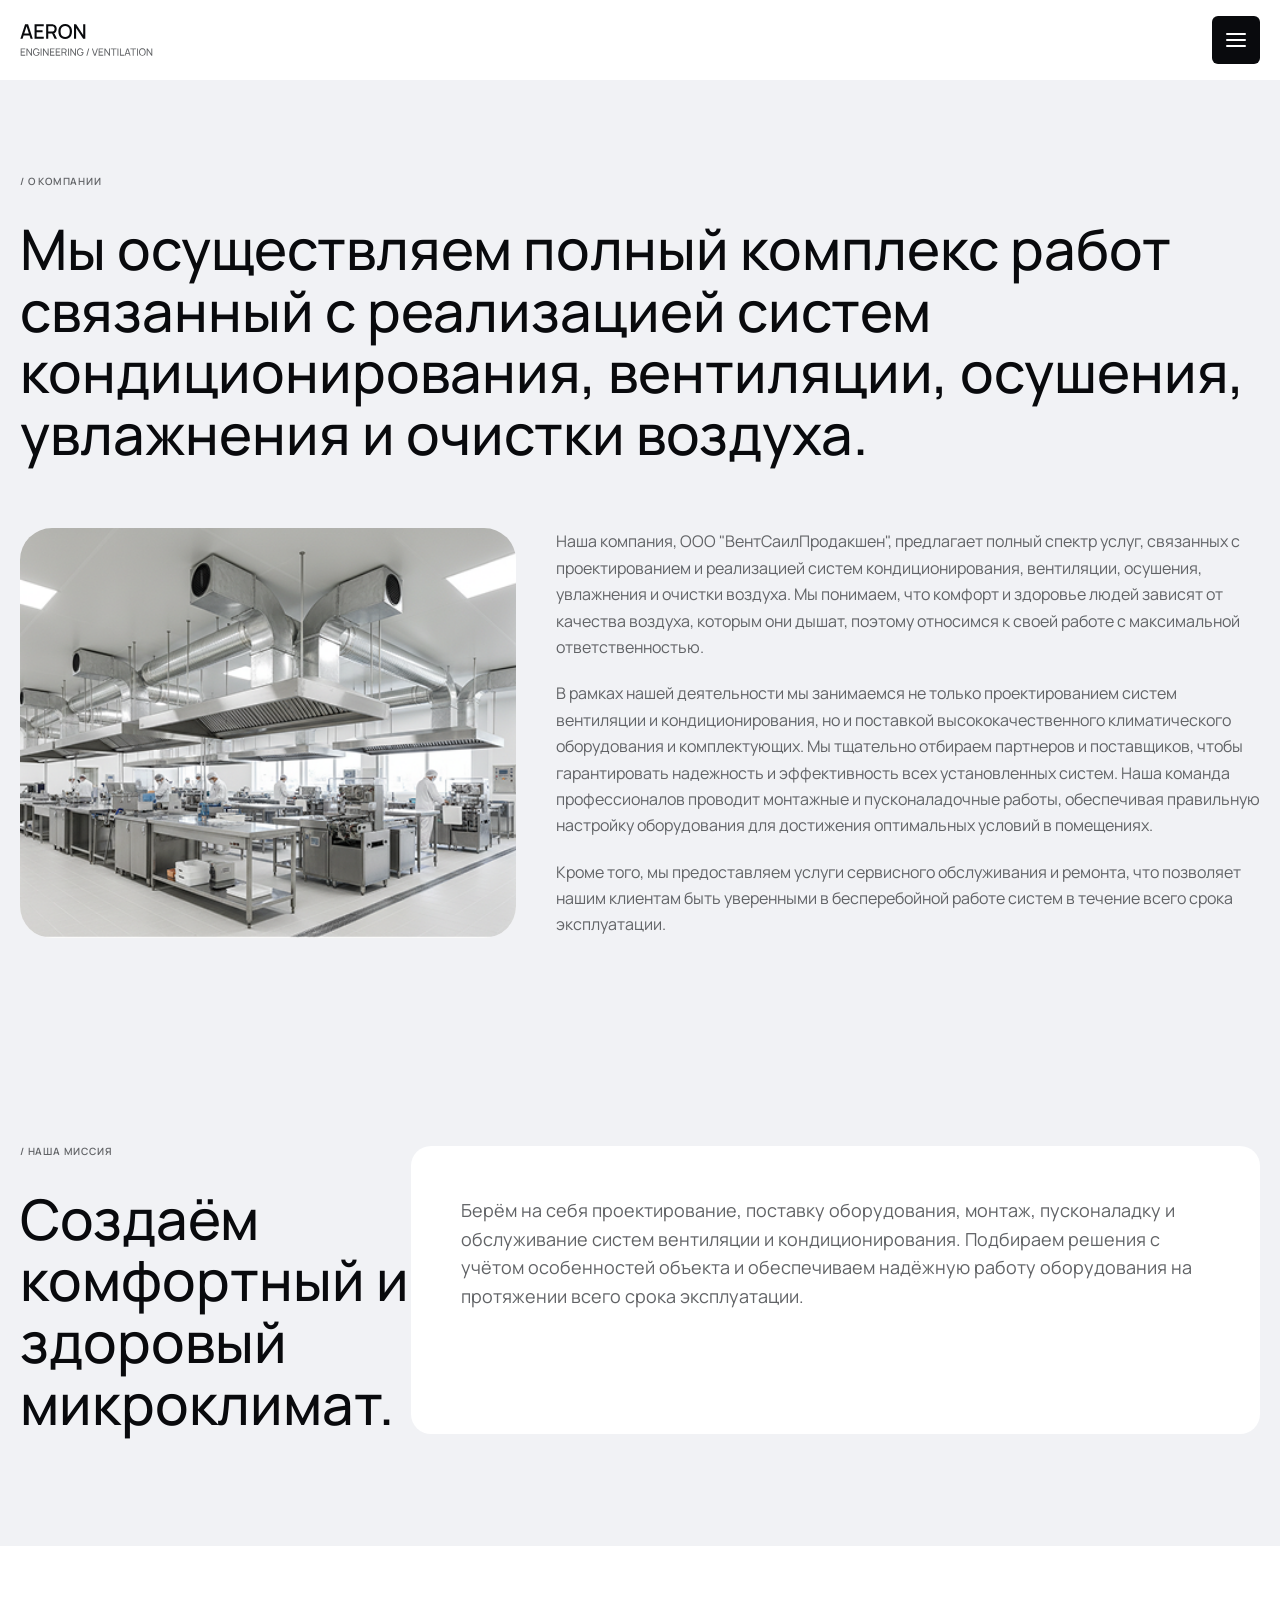
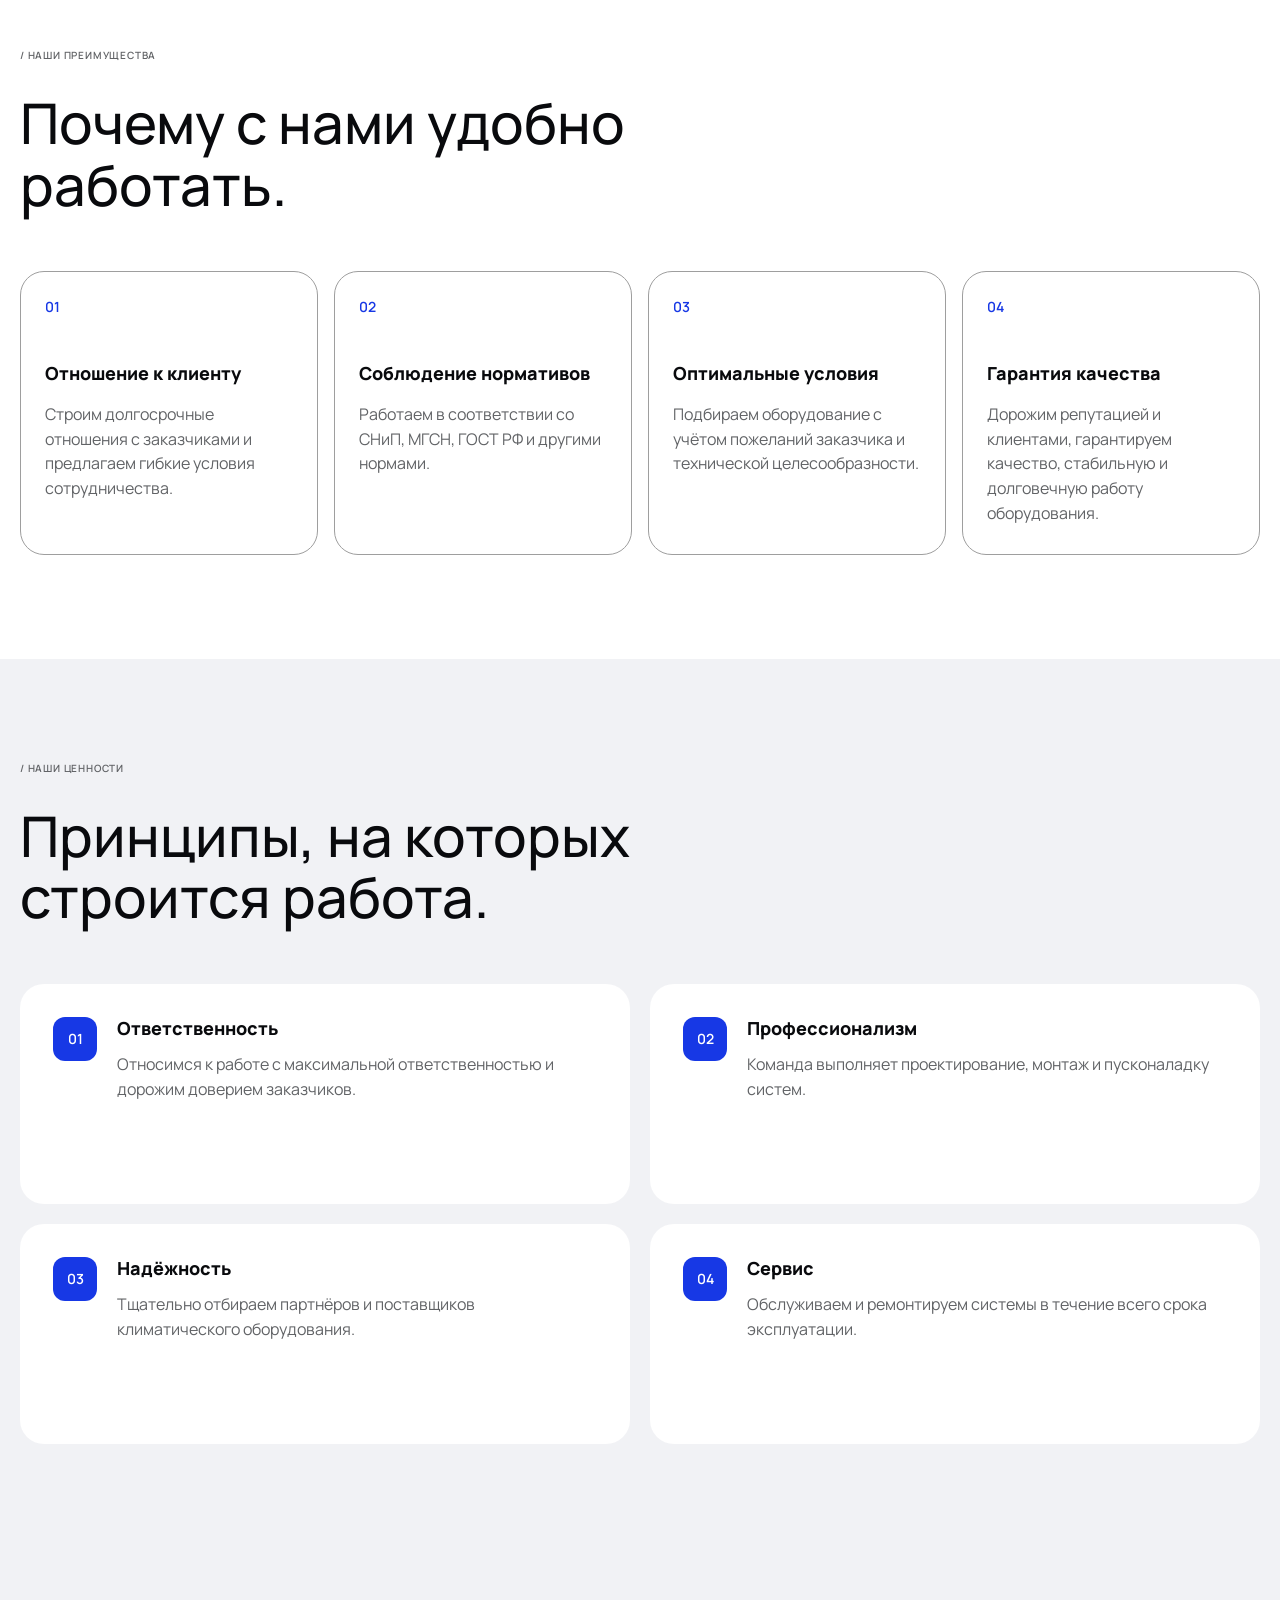
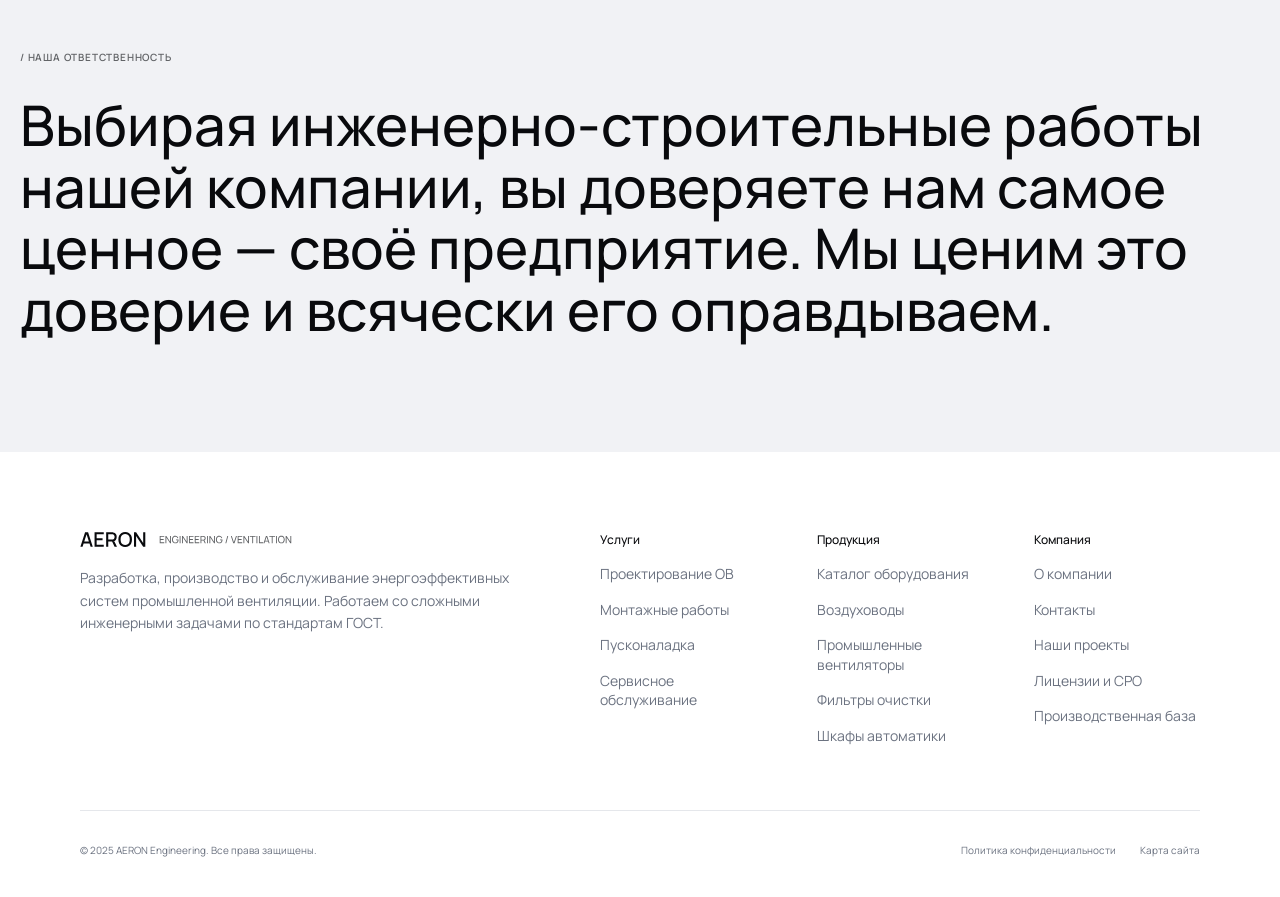
==== commit 354f3b94: "Страница каталога" ====
--- a/about.html
+++ b/about.html
@@ -30,7 +30,7 @@
                 </button>
                 <div class="header__menu" id="header-menu">
                     <nav class="header__nav" aria-label="Основная навигация">
-                        <a href="#" class="header__link header__link--catalog">
+                        <a href="catalog.html" class="header__link header__link--catalog">
                             <span class="header__menu-icon">
                                 <span class="header__menu-icon-line"></span>
                                 <span class="header__menu-icon-line"></span>
@@ -38,11 +38,11 @@
                             </span>
                             Каталог
                         </a>
-                        <a href="#" class="header__link">Решения</a>
+                        <a href="#" class="header__link">Оплата и доставка</a>
                         <a href="#" class="header__link">Производство</a>
                         <a href="#" class="header__link">Проекты</a>
-                        <a href="#" class="header__link">О компании</a>
-                        <a href="#" class="header__link">Контакты</a>
+                        <a href="about.html" class="header__link">О компании</a>
+                        <a href="contacts.html" class="header__link">Контакты</a>
                     </nav>
                     <!-- /.header__nav -->
                     <div class="header__action">
@@ -206,6 +206,7 @@
                         </div>
                         <div class="footer__column">
                             <h2 class="footer__column-title">Продукция</h2>
+                            <a href="catalog.html" class="footer__link">Каталог оборудования</a>
                             <a href="#" class="footer__link">Воздуховоды</a>
                             <a href="#" class="footer__link">Промышленные вентиляторы</a>
                             <a href="#" class="footer__link">Фильтры очистки</a>
@@ -213,7 +214,8 @@
                         </div>
                         <div class="footer__column">
                             <h2 class="footer__column-title">Компания</h2>
-                            <a href="#" class="footer__link">О компании</a>
+                            <a href="about.html" class="footer__link">О компании</a>
+                            <a href="contacts.html" class="footer__link">Контакты</a>
                             <a href="#" class="footer__link">Наши проекты</a>
                             <a href="#" class="footer__link">Лицензии и СРО</a>
                             <a href="#" class="footer__link">Производственная база</a>
--- a/css/style.css
+++ b/css/style.css
@@ -512,16 +512,29 @@
     flex-direction: column;
     border-radius: 40px;
     overflow: hidden;
-    background-color: var(--light-bg);
+    background: var(--light-bg);
     min-height: 257px;
+    border: 2px solid var(--light-bg);
+    transition: background 0.2s ease;
+}
+
+.products__card:hover {
+    background: transparent;
 }
 
 .products__card-img {
     position: absolute;
-    inset: 0;
     width: 100%;
     height: 100%;
     z-index: 0;
+    object-fit: cover;
+}
+
+.products__card:not(:first-child) .products__card-img {
+    height: 100%;
+    width: auto;
+    right: -60px;
+    bottom: -30px;
 }
 
 .products__card-img-el {
@@ -541,11 +554,11 @@
 }
 
 .products__card-title {
-    font-size: 24px;
+    font-size: 20px;
     font-weight: 600;
-    line-height: 28px;
+    line-height: 1.1;
     color: var(--dark);
-    margin-bottom: 4px;
+    margin-bottom: 15px;
 }
 
 .products__card-subtitle {
@@ -553,6 +566,8 @@
     font-weight: 400;
     line-height: 1.4;
     color: #616666;
+    max-width: 200px;
+    border-radius: 10px;
 }
 
 .products__card-bottom {
@@ -568,22 +583,28 @@
     width: 32px;
     height: 32px;
     border-radius: 50%;
-    background-color: var(--accent);
-    color: var(--light);
+    background-color: var(--light);
+    color: var(--dark);
     display: flex;
     align-items: center;
     justify-content: center;
     flex-shrink: 0;
     opacity: 0;
-    transition: opacity 0.3s ease;
+    transition: opacity 0.2s ease;
 }
 
 .products__card-link svg path {
     stroke: currentColor;
 }
 
-.products__card:hover .products__card-link {
+.products__card:hover .products__card-link,
+.products__card:focus-visible .products__card-link {
     opacity: 1;
+}
+
+.products__card:focus-visible {
+    outline: 2px solid var(--accent);
+    outline-offset: 4px;
 }
 
 /* ----- Big card (2 rows × 2 columns) ----- */
@@ -1078,7 +1099,7 @@
 
 /* ================= RESPONSIVE ================== */
 
-@media (max-width: 1500px) and (min-width: 1401px) {
+@media (max-width: 1600px) and (min-width: 1401px) {
     .header__action {
         gap: 16px;
     }
@@ -3309,3 +3330,680 @@
         height: 40px;
     }
 }
+
+/* ===== Contacts page ===== */
+.header__link--active {
+    color: var(--accent);
+}
+
+.contacts {
+    padding: 80px 0 112px;
+    background-color: var(--light-bg);
+}
+
+
+.contacts__heading {
+    margin-bottom: 40px;
+}
+
+.contacts__eyebrow {
+    display: block;
+    color: var(--light-text);
+    font-size: 10px;
+    font-weight: 600;
+    letter-spacing: 0.08em;
+}
+
+.contacts__title {
+    margin-top: 16px;
+    color: var(--dark);
+    font-size: 56px;
+    font-weight: 500;
+    line-height: 1.1;
+}
+
+.contacts__details {
+    display: flex;
+    justify-content: space-between;
+    align-items: stretch;
+    gap: 24px;
+}
+
+.contacts__company {
+    display: flex;
+    flex-direction: column;
+    gap: 20px;
+    padding: 28px;
+    border-radius: 24px;
+    background-color: var(--light);
+    max-width: 60%;
+    width: 100%;
+}
+
+.contacts__company-heading {
+    display: flex;
+    align-items: center;
+    gap: 16px;
+}
+
+.contacts__company-icon {
+    display: flex;
+    flex: 0 0 52px;
+    align-items: center;
+    justify-content: center;
+    width: 52px;
+    height: 52px;
+    border-radius: 16px;
+    background-color: var(--accent);
+    color: var(--light);
+}
+
+.contacts__company-icon svg {
+    width: 24px;
+    height: 24px;
+    fill: none;
+    stroke: currentColor;
+    stroke-width: 1.5;
+    stroke-linecap: round;
+    stroke-linejoin: round;
+}
+
+.contacts__company-caption,
+.contacts__address-label {
+    display: block;
+    color: var(--light-text);
+    font-size: 10px;
+    font-weight: 600;
+    letter-spacing: 0.06em;
+    text-transform: uppercase;
+}
+
+.contacts__company-title {
+    margin-top: 5px;
+    color: var(--dark);
+    font-size: 20px;
+    font-weight: 600;
+    line-height: 1.3;
+}
+
+.contacts__company-links {
+    display: grid;
+    grid-template-columns: repeat(2, minmax(0, 1fr));
+    gap: 10px;
+}
+
+.contacts__email-link {
+    display: flex;
+    min-width: 0;
+    align-items: center;
+    gap: 10px;
+    padding: 10px 12px;
+    border-radius: 12px;
+    background-color: var(--light-bg);
+    color: var(--dark);
+    font-size: 13px;
+    line-height: 1.3;
+    overflow-wrap: anywhere;
+    transition: color 0.2s ease, background-color 0.2s ease;
+}
+
+.contacts__email-link:hover {
+    background-color: #E4E6EA;
+    color: var(--accent);
+}
+
+.contacts__email-icon,
+.contacts__address-icon {
+    display: flex;
+    flex: 0 0 32px;
+    align-items: center;
+    justify-content: center;
+    width: 32px;
+    height: 32px;
+    border-radius: 10px;
+    background-color: var(--light);
+    color: var(--accent);
+}
+
+.contacts__email-icon svg,
+.contacts__address-icon svg {
+    width: 17px;
+    height: 17px;
+    fill: none;
+    stroke: currentColor;
+    stroke-width: 1.5;
+    stroke-linecap: round;
+    stroke-linejoin: round;
+}
+
+.contacts__address-card {
+    display: flex;
+    align-items: center;
+    gap: 12px;
+    margin-top: auto;
+    padding-top: 16px;
+    border-top: 1px solid #E4E6EA;
+}
+
+.contacts__address-icon {
+    flex-basis: 36px;
+    width: 36px;
+    height: 36px;
+}
+
+.contacts__address {
+    margin-top: 4px;
+    color: var(--dark);
+    font-size: 14px;
+    font-style: normal;
+    line-height: 1.45;
+}
+
+.contacts__link,
+.contacts__policy-link,
+.contacts__map-link {
+    color: var(--accent);
+    text-decoration: underline;
+    text-underline-offset: 3px;
+    transition: color 0.2s ease;
+}
+
+.contacts__link:hover,
+.contacts__policy-link:hover,
+.contacts__map-link:hover {
+    color: var(--dark);
+}
+
+.contacts__meta {
+    display: flex;
+    max-width: 40%;
+    width: 100%;
+    gap: 12px;
+}
+
+.contacts__meta-item {
+    display: flex;
+    min-height: 160px;
+    min-width: 300px;
+    max-width: 100%;
+    width: 100%;
+    flex-direction: column;
+    justify-content: center;
+    padding: 24px;
+    border-left: 3px solid var(--accent);
+    border-radius: 20px;
+    background-color: var(--light);
+}
+
+.contacts__meta-title {
+    margin-bottom: 12px;
+    color: var(--light-text);
+    font-size: 10px;
+    font-weight: 600;
+    letter-spacing: 0.06em;
+    line-height: 1.3;
+    text-transform: uppercase;
+}
+
+.contacts__meta-text {
+    color: var(--dark);
+    font-size: 15px;
+    line-height: 1.5;
+}
+
+.contacts__meta .contacts__link {
+    color: var(--accent);
+    font-size: 16px;
+    font-weight: 600;
+    line-height: 1.5;
+}
+
+.contacts__main {
+    display: flex;
+    align-items: stretch;
+    justify-content: space-between;
+    gap: 24px;
+    margin-top: 24px;
+}
+
+.contacts__form-panel,
+.contacts__map-panel {
+    min-width: 0;
+    padding: 40px;
+    border-radius: 24px;
+    background-color: var(--light);
+}
+
+.contacts__form-panel {
+    max-width: 40%;
+    width: 100%;
+}
+
+.contacts__socials {
+    margin-bottom: 32px;
+    text-align: center;
+}
+
+.contacts__socials-title {
+    margin-bottom: 16px;
+    color: var(--dark);
+    font-size: 20px;
+    font-weight: 500;
+    line-height: 1.3;
+}
+
+.contacts__social-list {
+    display: flex;
+    justify-content: center;
+    gap: 10px;
+}
+
+.contacts__social {
+    display: inline-flex;
+    align-items: center;
+    justify-content: center;
+    width: 40px;
+    height: 40px;
+    border-radius: 50%;
+    background-color: var(--light-bg);
+    color: var(--light-text);
+}
+
+.contacts__social svg {
+    display: block;
+    width: 17px;
+    height: 17px;
+    fill: none;
+    stroke: currentColor;
+    stroke-width: 1.5;
+    stroke-linecap: round;
+    stroke-linejoin: round;
+}
+
+.contacts__social svg .contacts__social-dot {
+    fill: currentColor;
+    stroke: none;
+}
+
+.contacts__social--vk {
+    font-size: 11px;
+    font-weight: 800;
+    letter-spacing: -0.05em;
+    text-transform: uppercase;
+}
+
+.contacts__form-title {
+    margin-bottom: 24px;
+    color: var(--dark);
+    font-size: 18px;
+    font-weight: 500;
+    line-height: 1.4;
+    text-align: center;
+}
+
+.contacts__form {
+    display: flex;
+    flex-direction: column;
+    gap: 20px;
+}
+
+.contacts__field {
+    display: flex;
+    flex-direction: column;
+    gap: 8px;
+    color: var(--dark);
+    font-size: 14px;
+    line-height: 1.3;
+}
+
+.contacts__required {
+    color: #E34A3F;
+}
+
+.contacts__input {
+    width: 100%;
+    min-height: 48px;
+    padding: 12px 16px;
+    border: 1px solid #E4E6EA;
+    border-radius: 8px;
+    background-color: var(--light);
+    color: var(--dark);
+    font: inherit;
+    font-size: 14px;
+    transition: border-color 0.2s ease, box-shadow 0.2s ease;
+}
+
+.contacts__input::placeholder {
+    color: #8E94A0;
+    opacity: 1;
+}
+
+.contacts__input:focus-visible {
+    border-color: var(--accent);
+    outline: none;
+}
+
+.contacts__textarea {
+    min-height: 190px;
+    resize: vertical;
+}
+
+.contacts__consent {
+    display: flex;
+    align-items: flex-start;
+    gap: 10px;
+    color: var(--light-text);
+    font-size: 12px;
+    line-height: 1.5;
+}
+
+.contacts__checkbox {
+    flex: 0 0 auto;
+    width: 14px;
+    height: 14px;
+    margin-top: 2px;
+    accent-color: var(--accent);
+}
+
+.contacts__submit {
+    display: inline-flex;
+    align-items: center;
+    justify-content: center;
+    align-self: flex-start;
+    min-height: 48px;
+    padding: 0 20px;
+    border-radius: 6px;
+    background-color: var(--accent);
+    color: var(--light);
+    font-size: 14px;
+    font-weight: 500;
+    transition: background-color 0.2s ease;
+}
+
+.contacts__submit:hover {
+    background-color: #1A3FD9;
+}
+
+.contacts__submit:focus-visible,
+.contacts__social:focus-visible {
+    outline: 2px solid var(--accent);
+    outline-offset: 3px;
+}
+
+.contacts__map-panel {
+    display: flex;
+    flex-direction: column;
+    gap: 20px;
+    max-width: 60%;
+    width: 100%;
+}
+
+.contacts__map-heading {
+    display: flex;
+    align-items: baseline;
+    justify-content: space-between;
+    flex-wrap: wrap;
+    gap: 12px;
+}
+
+.contacts__map-title {
+    color: var(--dark);
+    font-size: 20px;
+    font-weight: 500;
+    line-height: 1.3;
+}
+
+.contacts__map-link {
+    font-size: 13px;
+}
+
+.contacts__map {
+    flex: 1 1 auto;
+    min-height: 400px;
+    overflow: hidden;
+    border-radius: 16px;
+    background-color: var(--light-bg);
+}
+
+.contacts__map-frame {
+    display: block;
+    width: 100%;
+    height: 100%;
+    min-height: 400px;
+    border: 0;
+}
+
+@media (max-width: 1024px) {
+    .contacts {
+        padding: 64px 0 80px;
+    }
+
+    .contacts__details {
+        grid-template-columns: 1fr;
+        gap: 16px;
+    }
+
+    .contacts__meta-item {
+        min-height: 140px;
+        padding: 20px;
+    }
+
+    .contacts__main {
+        grid-template-columns: 1fr;
+    }
+
+    .contacts__form-panel,
+    .contacts__map-panel {
+        padding: 32px;
+    }
+
+    .contacts__map,
+    .contacts__map-frame {
+        min-height: 360px;
+    }
+}
+
+@media (max-width: 768px) {
+    .contacts {
+        padding: 56px 0 68px;
+    }
+
+    .contacts__heading {
+        margin-bottom: 32px;
+    }
+
+    .contacts__title {
+        font-size: 44px;
+    }
+
+    .contacts__details {
+        gap: 16px;
+    }
+
+    .contacts__meta {
+        gap: 12px;
+    }
+
+    .contacts__form-panel,
+    .contacts__map-panel {
+        padding: 28px;
+    }
+}
+
+@media (max-width: 480px) {
+    .contacts {
+        padding: 48px 0 56px;
+    }
+
+    .contacts__title {
+        font-size: 34px;
+    }
+
+    .contacts__company,
+    .contacts__form-panel,
+    .contacts__map-panel {
+        padding: 22px 20px;
+        border-radius: 20px;
+    }
+
+    .contacts__company-links {
+        grid-template-columns: 1fr;
+    }
+
+    .contacts__meta {
+        grid-template-columns: 1fr;
+        gap: 20px;
+    }
+
+    .contacts__meta-title {
+        margin-bottom: 8px;
+    }
+
+    .contacts__form-panel,
+    .contacts__map-panel {
+        gap: 18px;
+    }
+
+    .contacts__socials {
+        margin-bottom: 20px;
+    }
+
+    .contacts__socials-title {
+        font-size: 18px;
+    }
+
+    .contacts__form-title {
+        font-size: 16px;
+    }
+
+    .contacts__form {
+        gap: 16px;
+    }
+
+    .contacts__map,
+    .contacts__map-frame {
+        min-height: 300px;
+    }
+}
+
+/* ===== Main catalog page ===== */
+.main-catalog {
+    padding: 104px 0 120px;
+    background-color: var(--light);
+}
+
+.main-catalog .products__card-img {
+    display: flex;
+    align-items: center;
+    justify-content: center;
+    max-height: 200px;
+    width: 60% !important;
+    height: auto !important;
+    right: -10% !important;
+    bottom: -5% !important;
+}
+
+.main-catalog__heading {
+    max-width: 960px;
+    margin-bottom: 48px;
+}
+
+.main-catalog__eyebrow {
+    display: block;
+    color: var(--light-text);
+    font-size: 10px;
+    font-weight: 600;
+    letter-spacing: 0.08em;
+}
+
+.main-catalog__title {
+    margin-top: 16px;
+    color: var(--dark);
+    font-size: 56px;
+    font-weight: 500;
+    line-height: 1.1;
+}
+
+.main-catalog__description {
+    max-width: 640px;
+    margin-top: 16px;
+    color: var(--light-text);
+    font-size: 18px;
+    font-weight: 400;
+    line-height: 1.5;
+}
+
+.main-catalog__grid {
+    display: grid;
+    grid-template-columns: repeat(4, minmax(0, 1fr));
+    grid-auto-rows: 257px;
+    gap: 20px;
+}
+
+.main-catalog .products__card-img {
+    transition: transform .2s ease;
+}
+.main-catalog .products__card:hover .products__card-img {
+    transform: scale(1.1);
+}
+
+@media (max-width: 1024px) {
+    .main-catalog {
+        padding: 80px 0;
+    }
+
+    .main-catalog__title {
+        font-size: 44px;
+    }
+
+    .main-catalog__grid {
+        grid-template-columns: repeat(3, minmax(0, 1fr));
+        grid-auto-rows: minmax(220px, auto);
+        gap: 16px;
+    }
+}
+
+@media (max-width: 768px) {
+    .main-catalog {
+        padding: 64px 0;
+    }
+
+    .main-catalog__heading {
+        margin-bottom: 40px;
+    }
+
+    .main-catalog__title {
+        font-size: 36px;
+    }
+
+    .main-catalog__description {
+        font-size: 16px;
+    }
+
+    .main-catalog__grid {
+        grid-template-columns: repeat(2, minmax(0, 1fr));
+    }
+}
+
+@media (max-width: 480px) {
+    .main-catalog {
+        padding: 48px 0 60px;
+    }
+
+    .main-catalog__heading {
+        margin-bottom: 32px;
+    }
+
+    .main-catalog__title {
+        font-size: 30px;
+    }
+
+    .main-catalog__description {
+        font-size: 15px;
+    }
+
+    .main-catalog__grid {
+        grid-template-columns: 1fr;
+        gap: 12px;
+    }
+}
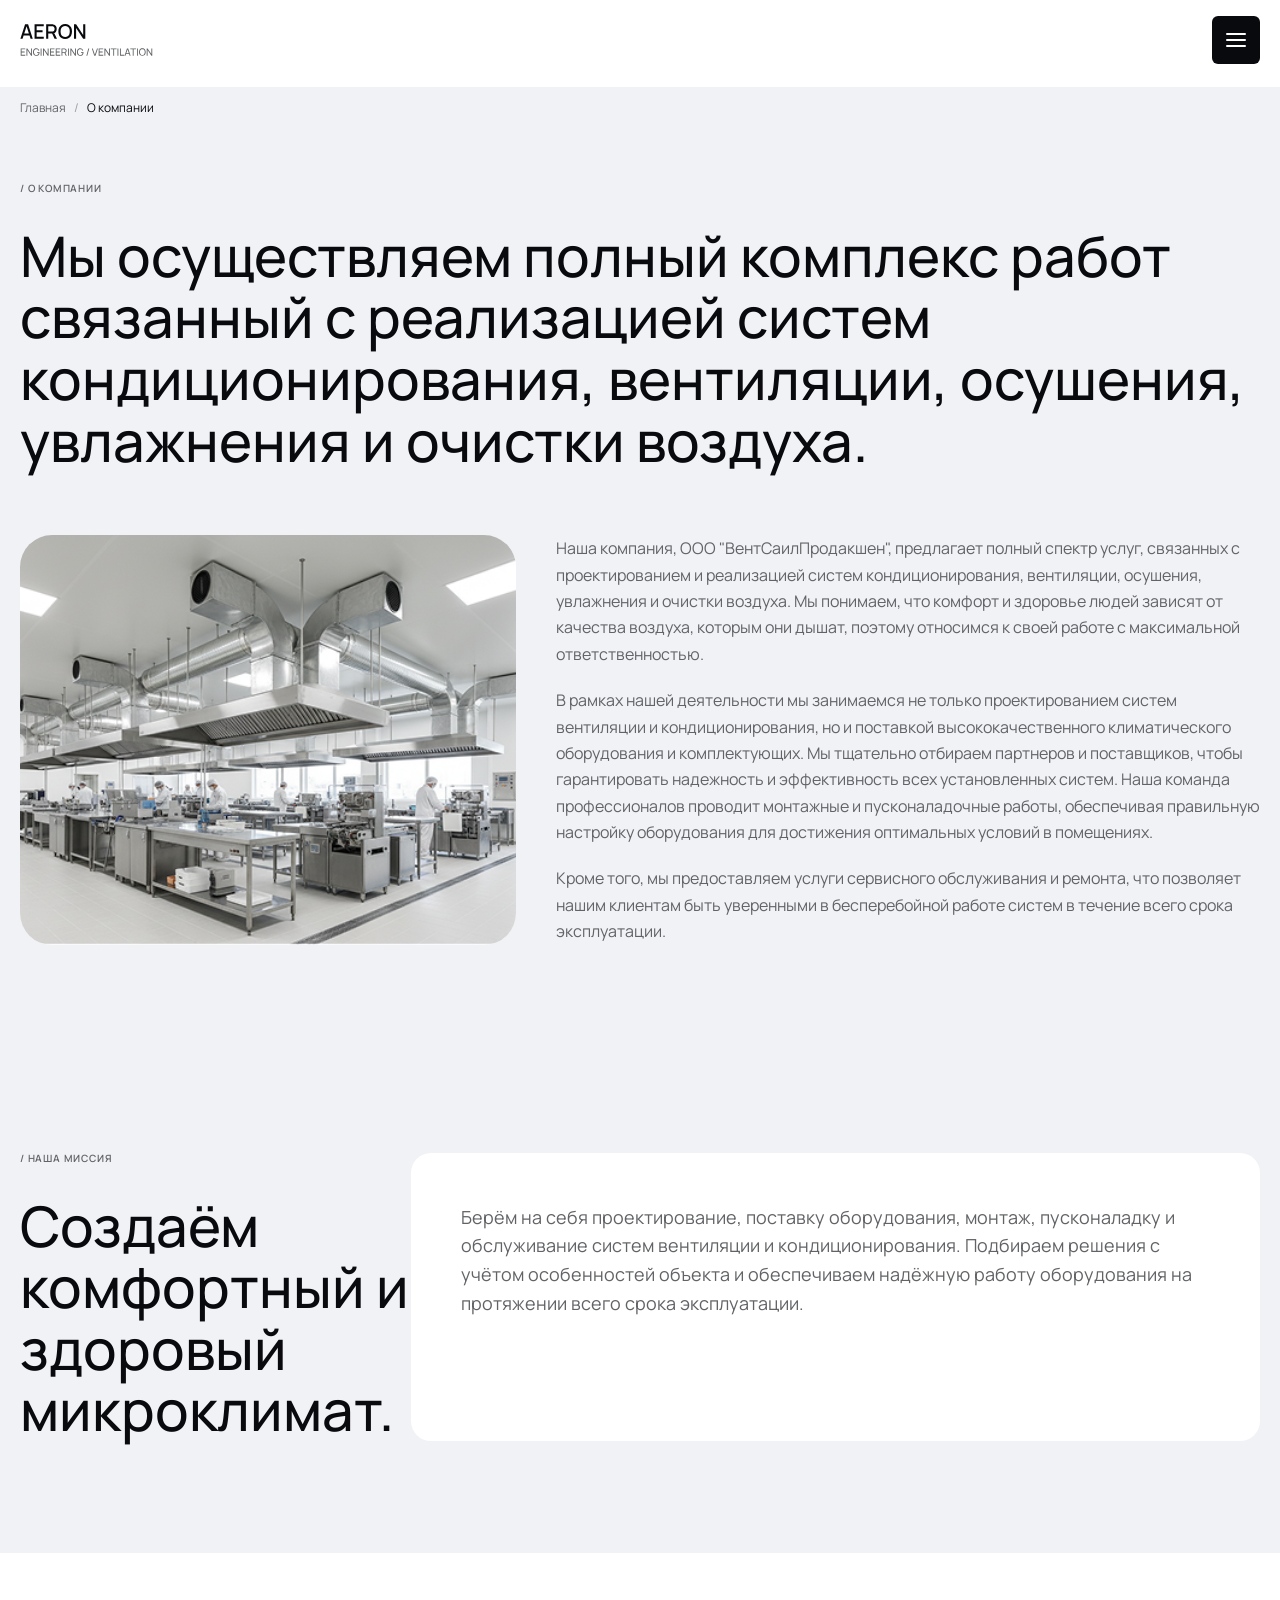
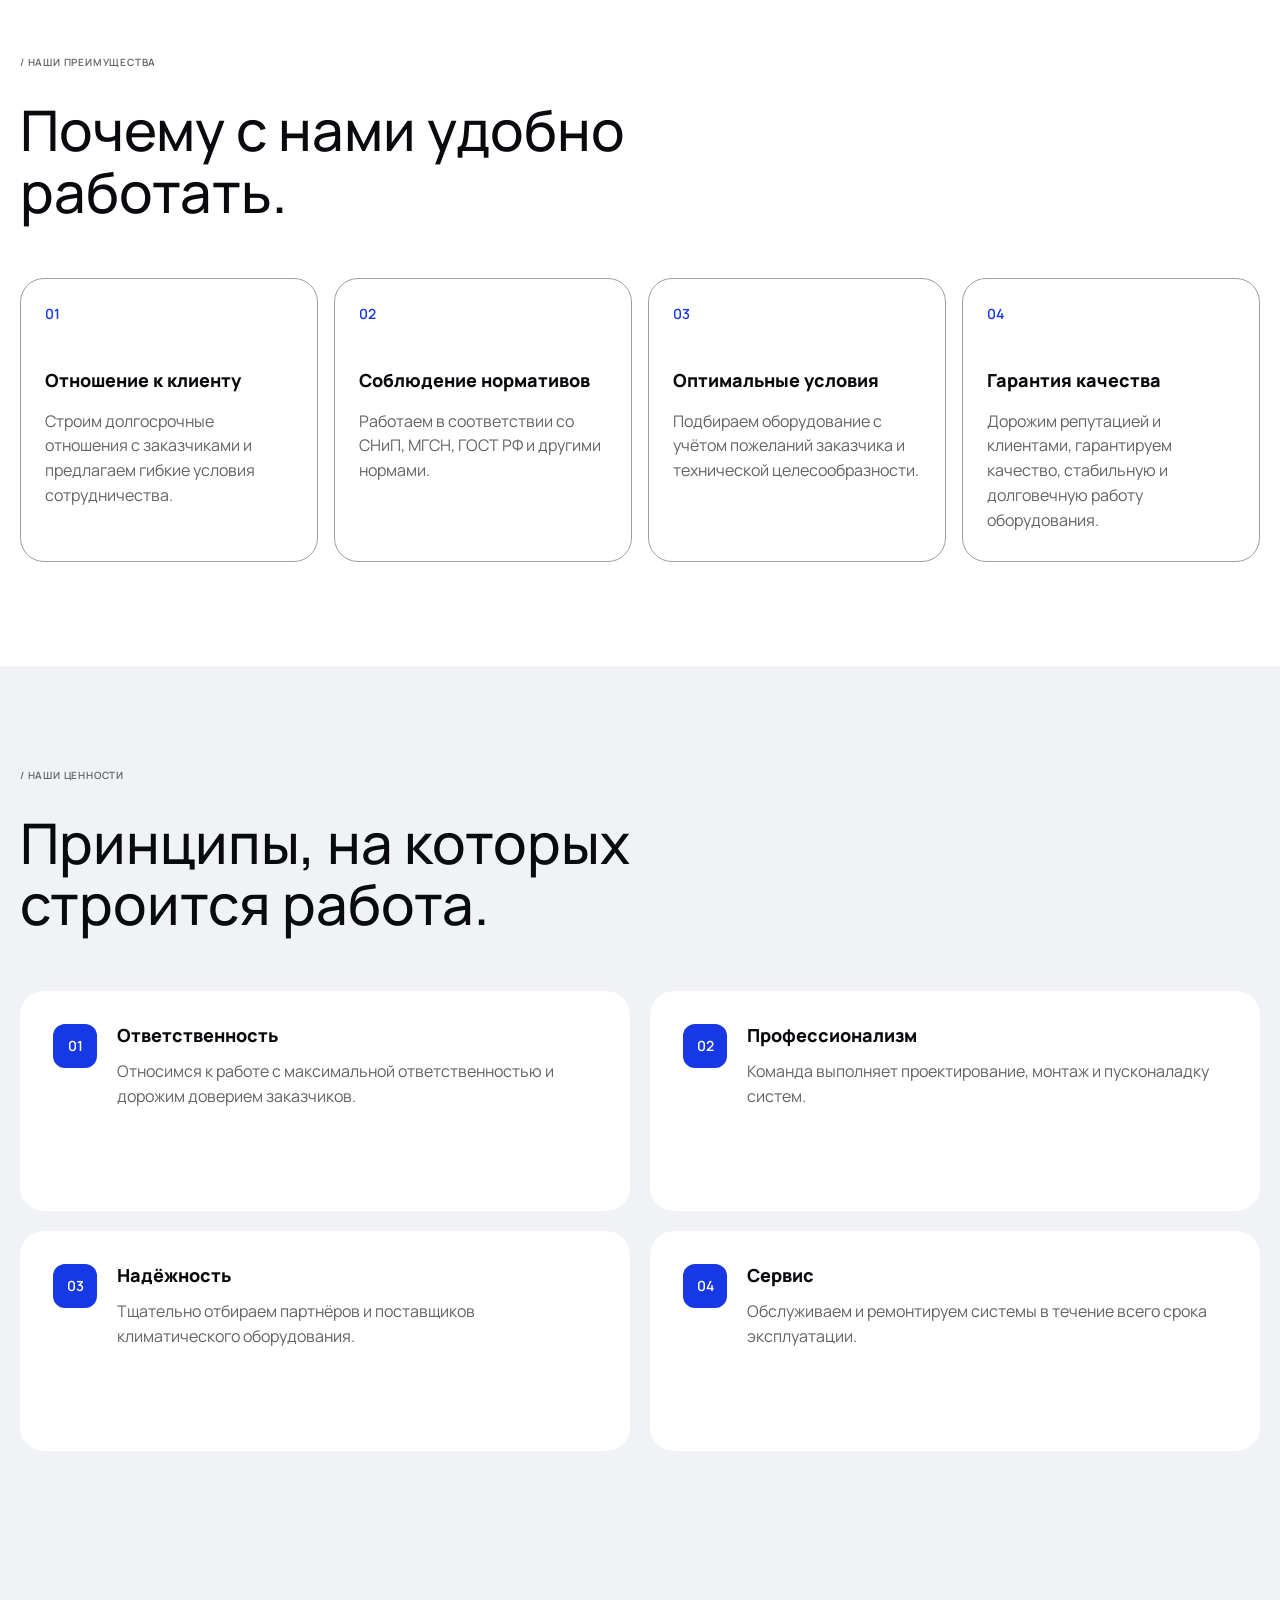
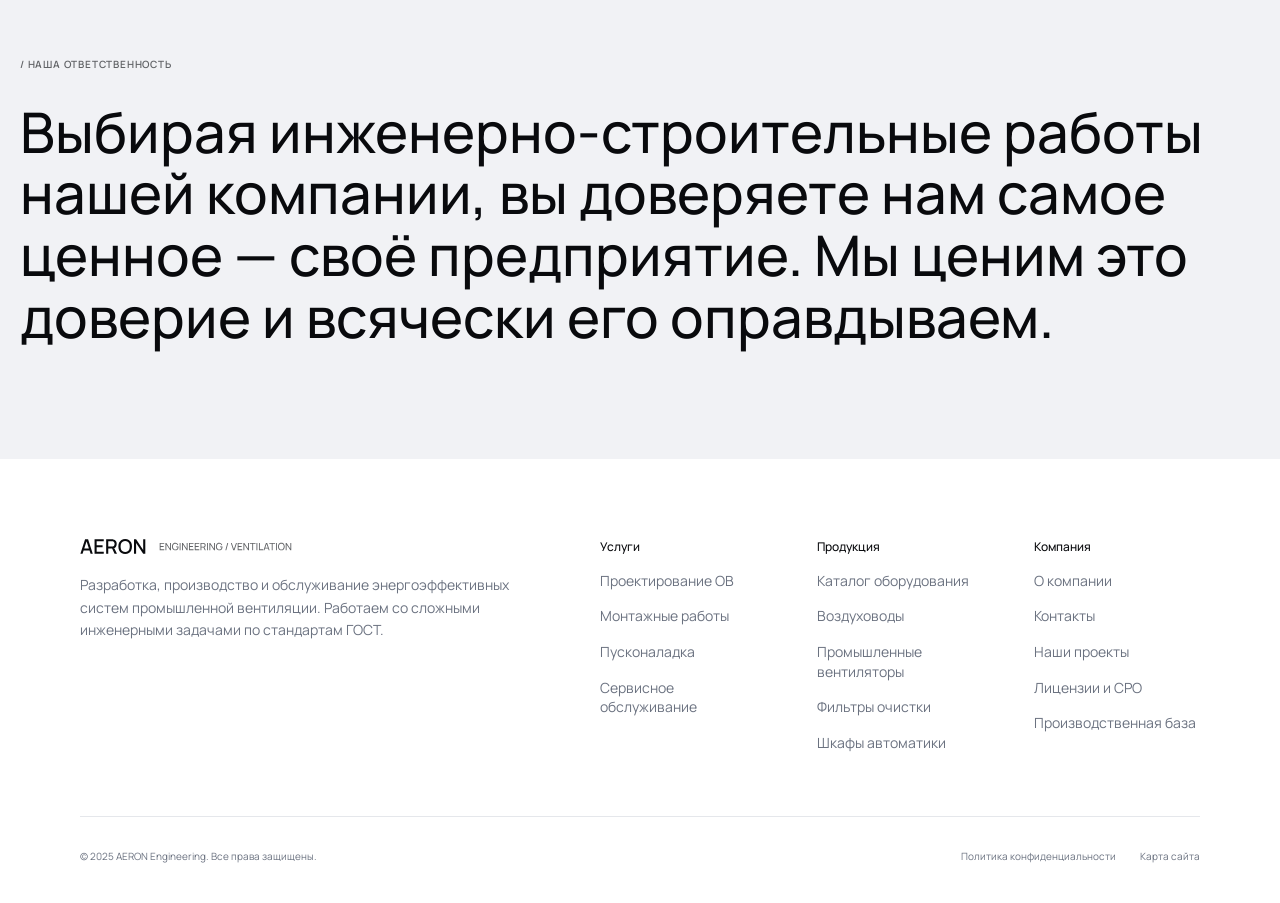
==== commit 6221f852: "Правки" ====
--- a/about.html
+++ b/about.html
@@ -38,7 +38,7 @@
                             </span>
                             Каталог
                         </a>
-                        <a href="#" class="header__link">Оплата и доставка</a>
+                        <a href="delivery.html" class="header__link">Оплата и доставка</a>
                         <a href="#" class="header__link">Производство</a>
                         <a href="#" class="header__link">Проекты</a>
                         <a href="about.html" class="header__link">О компании</a>
@@ -67,6 +67,12 @@
     </header>
     <!-- /.header -->
     
+    <nav class="breadcrumbs container" aria-label="Хлебные крошки">
+        <ol class="breadcrumbs__list">
+            <li class="breadcrumbs__item"><a class="breadcrumbs__link" href="index.html">Главная</a><span class="breadcrumbs__separator" aria-hidden="true">/</span></li>
+            <li class="breadcrumbs__item" aria-current="page"><span class="breadcrumbs__current">О компании</span></li>
+        </ol>
+    </nav>
     <section class="about-hero">
         <div class="about-hero__container container">
             <div class="about-hero__heading">
@@ -207,7 +213,7 @@
                         <div class="footer__column">
                             <h2 class="footer__column-title">Продукция</h2>
                             <a href="catalog.html" class="footer__link">Каталог оборудования</a>
-                            <a href="#" class="footer__link">Воздуховоды</a>
+                            <a href="catalog-category.html" class="footer__link">Воздуховоды</a>
                             <a href="#" class="footer__link">Промышленные вентиляторы</a>
                             <a href="#" class="footer__link">Фильтры очистки</a>
                             <a href="#" class="footer__link">Шкафы автоматики</a>
--- a/css/style.css
+++ b/css/style.css
@@ -459,7 +459,7 @@
     opacity: 0.4;
 }
 
-/* ===== Products ===== */
+/* ===== Procatalog-category ===== */
 .products {
     padding: 120px 0;
     background-color: var(--light);
@@ -4007,3 +4007,1095 @@
         gap: 12px;
     }
 }
+
+/* ===== Delivery page ===== */
+.delivery {
+    padding: 104px 0 120px;
+    background-color: var(--light);
+}
+
+.delivery__heading {
+    max-width: 980px;
+    margin-bottom: 48px;
+}
+
+.delivery__eyebrow,
+.delivery__offer-label {
+    display: block;
+    color: var(--light-text);
+    font-size: 10px;
+    font-weight: 600;
+    letter-spacing: 0.08em;
+    text-transform: uppercase;
+}
+
+.delivery__title {
+    margin-top: 16px;
+    color: var(--dark);
+    font-size: 56px;
+    font-weight: 500;
+    line-height: 1.1;
+}
+
+.delivery__intro {
+    max-width: 820px;
+    margin-top: 20px;
+    color: var(--light-text);
+    font-size: 18px;
+    line-height: 1.55;
+}
+
+.delivery__offer {
+    display: grid;
+    grid-template-columns: minmax(260px, 0.7fr) minmax(0, 1.3fr);
+    align-items: stretch;
+    gap: 32px;
+    padding: 32px;
+    border-radius: 24px;
+    background-color: var(--dark);
+    color: var(--light);
+}
+
+.delivery__offer-threshold {
+    display: flex;
+    flex-direction: column;
+    justify-content: center;
+    gap: 16px;
+    padding: 24px;
+    border-radius: 16px;
+    background-color: rgba(255, 255, 255, 0.08);
+}
+
+.delivery__offer-caption {
+    color: #ABB0B8;
+    font-size: 10px;
+    font-weight: 600;
+    letter-spacing: 0.08em;
+    text-transform: uppercase;
+}
+
+.delivery__offer-value {
+    color: var(--light);
+    font-size: clamp(32px, 4vw, 48px);
+    font-weight: 500;
+    line-height: 1.05;
+}
+
+.delivery__offer-label {
+    margin-bottom: 12px;
+    color: #ABB0B8;
+}
+
+.delivery__offer-title {
+    max-width: 620px;
+    margin-bottom: 12px;
+    color: var(--light);
+    font-size: 28px;
+    font-weight: 500;
+    line-height: 1.2;
+}
+
+.delivery__offer-text {
+    max-width: 680px;
+    color: #ABB0B8;
+    font-size: 15px;
+    line-height: 1.55;
+}
+
+.delivery__grid {
+    display: grid;
+    grid-template-columns: repeat(3, minmax(0, 1fr));
+    gap: 16px;
+    margin-top: 20px;
+}
+
+.delivery__card {
+    display: flex;
+    min-height: 240px;
+    flex-direction: column;
+    align-items: flex-start;
+    padding: 28px;
+    border: 1px solid #E4E6EA;
+    border-radius: 24px;
+    background-color: var(--light-bg);
+}
+
+.delivery__card-num {
+    display: flex;
+    align-items: center;
+    justify-content: center;
+    width: 40px;
+    height: 40px;
+    margin-bottom: auto;
+    border-radius: 12px;
+    background-color: var(--light);
+    color: var(--accent);
+    font-size: 12px;
+    font-weight: 700;
+}
+
+.delivery__card-title {
+    margin-top: 28px;
+    margin-bottom: 10px;
+    color: var(--dark);
+    font-size: 20px;
+    font-weight: 600;
+    line-height: 1.25;
+}
+
+.delivery__card-text {
+    color: var(--light-text);
+    font-size: 15px;
+    line-height: 1.55;
+}
+
+.delivery__card-link {
+    margin-top: 14px;
+    color: var(--accent);
+    font-size: 14px;
+    font-weight: 600;
+    text-decoration: underline;
+    text-underline-offset: 3px;
+}
+
+.delivery__notice {
+    display: flex;
+    align-items: flex-start;
+    gap: 16px;
+    margin-top: 20px;
+    padding: 24px;
+    border-left: 4px solid var(--accent);
+    border-radius: 16px;
+    background-color: var(--light-bg);
+}
+
+.delivery__notice-icon {
+    display: flex;
+    flex: 0 0 32px;
+    align-items: center;
+    justify-content: center;
+    width: 32px;
+    height: 32px;
+    border-radius: 50%;
+    background-color: var(--accent);
+    color: var(--light);
+    font-size: 16px;
+    font-weight: 700;
+}
+
+.delivery__notice-title {
+    margin-bottom: 6px;
+    color: var(--dark);
+    font-size: 16px;
+    font-weight: 600;
+}
+
+.delivery__notice-text {
+    color: var(--light-text);
+    font-size: 14px;
+    line-height: 1.5;
+}
+
+@media (max-width: 1024px) {
+    .delivery {
+        padding: 80px 0;
+    }
+
+    .delivery__title {
+        font-size: 44px;
+    }
+
+    .delivery__grid {
+        grid-template-columns: repeat(2, minmax(0, 1fr));
+    }
+}
+
+@media (max-width: 768px) {
+    .delivery {
+        padding: 64px 0;
+    }
+
+    .delivery__heading {
+        margin-bottom: 36px;
+    }
+
+    .delivery__title {
+        font-size: 36px;
+    }
+
+    .delivery__intro {
+        font-size: 16px;
+    }
+
+    .delivery__offer {
+        grid-template-columns: 1fr;
+        gap: 20px;
+        padding: 24px;
+    }
+
+    .delivery__offer-threshold {
+        flex-direction: row;
+        align-items: center;
+        justify-content: space-between;
+        gap: 16px;
+    }
+
+    .delivery__offer-value {
+        font-size: 32px;
+        text-align: right;
+    }
+
+    .delivery__grid {
+        grid-template-columns: repeat(2, minmax(0, 1fr));
+    }
+}
+
+@media (max-width: 480px) {
+    .delivery {
+        padding: 48px 0 60px;
+    }
+
+    .delivery__heading {
+        margin-bottom: 32px;
+    }
+
+    .delivery__title {
+        font-size: 30px;
+    }
+
+    .delivery__intro {
+        font-size: 15px;
+    }
+
+    .delivery__offer {
+        gap: 18px;
+        padding: 20px;
+        border-radius: 20px;
+    }
+
+    .delivery__offer-threshold {
+        align-items: flex-start;
+        flex-direction: column;
+        gap: 10px;
+        padding: 18px;
+    }
+
+    .delivery__offer-value {
+        font-size: 36px;
+        text-align: left;
+    }
+
+    .delivery__offer-title {
+        font-size: 22px;
+    }
+
+    .delivery__grid {
+        grid-template-columns: 1fr;
+        gap: 12px;
+    }
+
+    .delivery__card {
+        min-height: 200px;
+        padding: 22px 20px;
+        border-radius: 20px;
+    }
+
+    .delivery__notice {
+        gap: 12px;
+        padding: 20px;
+    }
+}
+
+/* ===== Air catalog-category catalog page ===== */
+.catalog-category {
+    padding: 104px 0 120px;
+    background-color: var(--light-bg);
+}
+
+.catalog-category__heading {
+    max-width: 960px;
+    margin-bottom: 40px;
+}
+
+.catalog-category__eyebrow {
+    display: block;
+    color: var(--light-text);
+    font-size: 10px;
+    font-weight: 600;
+    letter-spacing: 0.08em;
+}
+
+.catalog-category__title {
+    margin-top: 16px;
+    color: var(--dark);
+    font-size: 56px;
+    font-weight: 500;
+    line-height: 1.1;
+}
+
+.catalog-category__description {
+    max-width: 680px;
+    margin-top: 16px;
+    color: var(--light-text);
+    font-size: 18px;
+    line-height: 1.5;
+}
+
+.catalog-category__tabs {
+    display: flex;
+    flex-wrap: wrap;
+    gap: 8px;
+    margin-bottom: 32px;
+}
+
+.catalog-category__tab {
+    display: inline-flex;
+    align-items: center;
+    justify-content: center;
+    min-height: 40px;
+    padding: 9px 16px;
+    border: 1px solid #E4E6EA;
+    border-radius: 999px;
+    background-color: var(--light);
+    color: var(--dark);
+    font-size: 13px;
+    font-weight: 500;
+    line-height: 1.3;
+    text-align: center;
+    transition: border-color 0.2s ease, color 0.2s ease, background-color 0.2s ease;
+}
+
+.catalog-category__tab:hover {
+    border-color: var(--accent);
+    color: var(--accent);
+}
+
+.catalog-category__tab--active,
+.catalog-category__tab--active:hover {
+    border-color: var(--accent);
+    background-color: var(--accent);
+    color: var(--light);
+}
+
+.catalog-category__grid {
+    display: grid;
+    grid-template-columns: repeat(4, minmax(0, 1fr));
+    grid-auto-rows: 1fr;
+    gap: 20px;
+}
+
+.catalog-category__card {
+    display: flex;
+    min-width: 0;
+    min-height: 400px;
+    flex-direction: column;
+    padding: 16px;
+    border: 1px solid #E4E6EA;
+    border-radius: 24px;
+    background-color: var(--light);
+    color: var(--dark);
+    text-decoration: none;
+    transition: border-color 0.2s ease;
+    align-self: stretch;
+}
+
+.catalog-category__card:hover {
+    border-color: var(--accent);
+}
+
+.catalog-category__card:focus-visible {
+    outline: 2px solid var(--accent);
+    outline-offset: 3px;
+}
+
+.catalog-category__card-image {
+    display: block;
+    width: 100%;
+    height: 250px;
+    margin-bottom: 20px;
+    border-radius: 16px;
+}
+
+.catalog-category__card-image-content {
+    width: 100%;
+    height: 100%;
+    object-fit: contain;
+}
+
+.catalog-category__card-title {
+    margin-bottom: 8px;
+    color: var(--dark);
+    font-size: 18px;
+    font-weight: 600;
+    line-height: 1.3;
+}
+
+.catalog-category__card-description {
+    margin-top: 20px;
+    color: var(--light-text);
+    font-size: 14px;
+    line-height: 1.5;
+}
+
+@media (max-width: 1024px) {
+    .catalog-category {
+        padding: 80px 0;
+    }
+
+    .catalog-category__title {
+        font-size: 44px;
+    }
+
+    .catalog-category__grid {
+        grid-template-columns: repeat(3, minmax(0, 1fr));
+        gap: 16px;
+    }
+}
+
+@media (max-width: 768px) {
+    .catalog-category {
+        padding: 64px 0;
+    }
+
+    .catalog-category__title {
+        font-size: 36px;
+    }
+
+    .catalog-category__description {
+        font-size: 16px;
+    }
+
+    .catalog-category__grid {
+        grid-template-columns: repeat(2, minmax(0, 1fr));
+    }
+}
+
+@media (max-width: 480px) {
+    .catalog-category {
+        padding: 48px 0 60px;
+    }
+
+    .catalog-category__heading {
+        margin-bottom: 28px;
+    }
+
+    .catalog-category__title {
+        font-size: 30px;
+    }
+
+    .catalog-category__description {
+        font-size: 15px;
+    }
+
+    .catalog-category__tabs {
+        gap: 6px;
+        margin-bottom: 24px;
+    }
+
+    .catalog-category__tab {
+        min-height: 36px;
+        padding: 8px 12px;
+        font-size: 12px;
+    }
+
+    .catalog-category__grid {
+        grid-template-columns: 1fr;
+        gap: 12px;
+    }
+
+    .catalog-category__card {
+        min-height: 0;
+        padding: 14px;
+        border-radius: 20px;
+    }
+
+    .catalog-category__card-image {
+        height: 190px;
+        flex-basis: 190px;
+        margin-bottom: 16px;
+    }
+}
+
+/* ===== Universal product page ===== */
+.product {
+    padding: 40px 0 112px;
+    background-color: var(--light-bg);
+}
+
+.product__card {
+    overflow: hidden;
+    border: 1px solid #E4E6EA;
+    border-radius: 24px;
+    background-color: var(--light);
+}
+
+.product__header {
+    padding: 24px 32px;
+    border-bottom: 1px solid #E4E6EA;
+}
+
+.product__title {
+    color: var(--dark);
+    font-size: 28px;
+    font-weight: 500;
+    line-height: 1.25;
+}
+
+.product__overview {
+    display: grid;
+    grid-template-columns: minmax(0, 1.55fr) minmax(280px, 0.8fr) minmax(320px, 0.95fr);
+    align-items: stretch;
+}
+
+.product__gallery {
+    display: flex;
+    min-width: 0;
+    min-height: 440px;
+    align-items: center;
+    justify-content: center;
+    padding: 32px;
+}
+
+.product__image {
+    display: block;
+    width: min(100%, 360px);
+    max-height: 360px;
+    aspect-ratio: 1;
+    object-fit: contain;
+}
+
+.product__purchase {
+    padding: 32px 28px;
+    border-right: 1px solid #E4E6EA;
+    border-left: 1px solid #E4E6EA;
+}
+
+.product__model {
+    color: var(--light-text);
+    font-size: 13px;
+    line-height: 1.5;
+}
+
+.product__model-label {
+    color: var(--dark);
+    font-weight: 600;
+}
+
+.product__availability {
+    display: inline-flex;
+    align-items: center;
+    gap: 8px;
+    margin-top: 16px;
+    padding: 6px 10px;
+    border-radius: 999px;
+    background-color: #EEF8F1;
+    color: #338B52;
+    font-size: 12px;
+    line-height: 1;
+}
+
+.product__availability-mark {
+    width: 7px;
+    height: 7px;
+    border-radius: 50%;
+    background-color: #40A96B;
+}
+
+.product__price {
+    margin-top: 28px;
+    padding-top: 24px;
+    border-top: 1px solid #E4E6EA;
+    color: var(--dark);
+    font-size: 22px;
+    font-weight: 700;
+    line-height: 1.3;
+}
+
+.product__purchase-controls {
+    margin-top: 28px;
+}
+
+.product__quantity-label {
+    display: block;
+    margin-bottom: 8px;
+    color: var(--light-text);
+    font-size: 12px;
+}
+
+.product__purchase-row {
+    display: flex;
+    align-items: stretch;
+    gap: 12px;
+}
+
+.product__quantity,
+.product__modification-quantity {
+    width: 64px;
+    min-height: 44px;
+    padding: 8px;
+    border: 1px solid #E4E6EA;
+    border-radius: 8px;
+    background-color: var(--light);
+    color: var(--dark);
+    font: inherit;
+    text-align: center;
+}
+
+.product__cart-button,
+.product__modification-button {
+    display: inline-flex;
+    min-height: 44px;
+    align-items: center;
+    justify-content: center;
+    gap: 10px;
+    padding: 0 18px;
+    border-radius: 8px;
+    background-color: var(--accent);
+    color: var(--light);
+    font-size: 14px;
+    font-weight: 500;
+    white-space: nowrap;
+    transition: background-color 0.2s ease;
+}
+
+.product__cart-button {
+    flex: 1 1 auto;
+}
+
+.product__quick-buy {
+    display: flex;
+    width: 100%;
+    min-height: 44px;
+    align-items: center;
+    justify-content: center;
+    margin-top: 12px;
+    padding: 0 18px;
+    border: 1px solid #E4E6EA;
+    border-radius: 8px;
+    background-color: var(--light-bg);
+    color: var(--dark);
+    font-size: 14px;
+    font-weight: 500;
+    transition: background-color 0.2s ease, border-color 0.2s ease;
+}
+
+.product__quick-buy:hover {
+    border-color: #D4D8E0;
+    background-color: #E4E6EA;
+}
+
+.product__cart-button:hover,
+.product__modification-button:hover {
+    background-color: #1A3FD9;
+}
+
+.product__cart-button svg {
+    width: 18px;
+    height: 18px;
+    fill: none;
+    stroke: currentColor;
+    stroke-width: 1.7;
+    stroke-linecap: round;
+    stroke-linejoin: round;
+}
+
+.product__summary {
+    min-width: 0;
+    padding: 28px;
+}
+
+.product__summary-title {
+    margin-bottom: 8px;
+    color: var(--dark);
+    font-size: 17px;
+    font-weight: 600;
+}
+
+.product__summary-category,
+.product__characteristics-category {
+    margin-bottom: 16px;
+    color: var(--light-text);
+    font-size: 13px;
+}
+
+.product__summary-list,
+.product__characteristics-list {
+    display: grid;
+    gap: 0;
+}
+
+.product__summary-item,
+.product__characteristics-item {
+    display: grid;
+    grid-template-columns: minmax(0, 1fr) minmax(0, 1.1fr);
+    gap: 12px;
+    padding: 12px;
+    background-color: var(--light-bg);
+    font-size: 12px;
+    line-height: 1.4;
+}
+
+.product__summary-item:nth-child(even),
+.product__characteristics-item:nth-child(even) {
+    background-color: var(--light);
+}
+
+.product__summary-item dt,
+.product__characteristics-item dt {
+    color: var(--light-text);
+}
+
+.product__summary-item dd,
+.product__characteristics-item dd {
+    color: var(--dark);
+}
+
+.product__details {
+    display: grid;
+    grid-template-columns: minmax(0, 1fr);
+    gap: 20px;
+    margin-top: 24px;
+}
+
+.product__info-grid {
+    display: grid;
+    grid-template-columns: minmax(0, 1.1fr) minmax(0, 0.9fr);
+    gap: 20px;
+}
+
+.product__panel {
+    min-width: 0;
+    padding: 32px;
+    border: 1px solid #E4E6EA;
+    border-radius: 24px;
+    background-color: var(--light);
+}
+
+.product__section-title {
+    margin-bottom: 20px;
+    color: var(--dark);
+    font-size: 24px;
+    font-weight: 500;
+    line-height: 1.25;
+}
+
+.product__description-lead {
+    margin-bottom: 12px;
+    color: var(--dark);
+    font-size: 15px;
+    line-height: 1.6;
+}
+
+.product__description-list {
+    display: grid;
+    gap: 10px;
+    padding-left: 22px;
+    color: var(--light-text);
+    font-size: 15px;
+    line-height: 1.55;
+}
+
+.product__description-list li::marker {
+    color: var(--accent);
+}
+
+.product__characteristics-category {
+    padding-bottom: 14px;
+    border-bottom: 1px solid #E4E6EA;
+    color: var(--dark);
+    font-weight: 600;
+}
+
+.product__characteristics-item {
+    font-size: 14px;
+}
+
+.product__specification-download {
+    display: inline-flex;
+    min-height: 44px;
+    align-items: center;
+    gap: 10px;
+    margin-top: 18px;
+    padding: 0 16px;
+    border: 1px solid var(--accent);
+    border-radius: 8px;
+    color: var(--accent);
+    font-size: 13px;
+    font-weight: 600;
+    text-decoration: none;
+    transition: color 0.2s ease, background-color 0.2s ease;
+}
+
+.product__specification-download:hover {
+    background-color: var(--accent);
+    color: var(--light);
+}
+
+.product__specification-download svg {
+    width: 18px;
+    height: 18px;
+    fill: none;
+    stroke: currentColor;
+    stroke-width: 1.6;
+    stroke-linecap: round;
+    stroke-linejoin: round;
+}
+
+.product__table-note {
+    margin: -4px 0 20px;
+    color: var(--light-text);
+    font-size: 13px;
+    line-height: 1.5;
+}
+
+.product__table-wrap {
+    width: 100%;
+    overflow-x: auto;
+    border: 1px solid #DCE5EF;
+    border-radius: 12px;
+}
+
+.product__table {
+    width: 100%;
+    min-width: 760px;
+    border-collapse: collapse;
+    color: var(--dark);
+    font-size: 13px;
+    text-align: center;
+}
+
+.product__table th,
+.product__table td {
+    padding: 12px 14px;
+    border: 1px solid #DCE5EF;
+    white-space: nowrap;
+}
+
+.product__table thead tr:first-child th {
+    background-color: #4A8FE2;
+    color: var(--light);
+    font-weight: 600;
+}
+
+.product__table thead tr:nth-child(2) th {
+    background-color: #315B8E;
+    color: var(--light);
+    font-weight: 600;
+}
+
+.product__table tbody tr:nth-child(odd) {
+    background-color: #F0F7FB;
+}
+
+.product__table tbody tr:nth-child(even) {
+    background-color: var(--light);
+}
+
+.product__modifications-table {
+    min-width: 760px;
+}
+
+.product__modification-quantity {
+    min-height: 36px;
+    width: 64px;
+}
+
+.product__modification-button {
+    min-height: 36px;
+    padding: 0 14px;
+    font-size: 12px;
+}
+
+.product__visually-hidden {
+    position: absolute;
+    width: 1px;
+    height: 1px;
+    padding: 0;
+    margin: -1px;
+    overflow: hidden;
+    clip: rect(0, 0, 0, 0);
+    white-space: nowrap;
+    border: 0;
+}
+
+@media (max-width: 1200px) {
+    .product__overview {
+        grid-template-columns: minmax(0, 1.2fr) minmax(280px, 0.8fr);
+    }
+
+    .product__summary {
+        grid-column: 1 / -1;
+        border-top: 1px solid #E4E6EA;
+    }
+
+    .product__purchase {
+        border-right: 0;
+    }
+}
+
+@media (max-width: 768px) {
+    .product {
+        padding: 32px 0 64px;
+    }
+
+    .product__header {
+        padding: 20px 24px;
+    }
+
+    .product__title {
+        font-size: 24px;
+    }
+
+    .product__overview,
+    .product__info-grid {
+        grid-template-columns: 1fr;
+    }
+
+    .product__gallery {
+        min-height: 320px;
+        padding: 24px;
+    }
+
+    .product__image {
+        max-height: 280px;
+    }
+
+    .product__purchase {
+        padding: 24px;
+        border-top: 1px solid #E4E6EA;
+        border-left: 0;
+    }
+
+    .product__summary {
+        grid-column: auto;
+        padding: 24px;
+    }
+
+    .product__panel {
+        padding: 24px;
+    }
+}
+
+@media (max-width: 480px) {
+    .product__header {
+        padding: 18px 20px;
+    }
+
+    .product__title {
+        font-size: 21px;
+    }
+
+    .product__purchase,
+    .product__summary,
+    .product__panel {
+        padding: 20px;
+    }
+
+    .product__gallery {
+        min-height: 260px;
+        padding: 20px;
+    }
+
+    .product__purchase-row {
+        gap: 8px;
+    }
+
+    .product__cart-button {
+        padding: 0 12px;
+    }
+
+    .product__section-title {
+        font-size: 21px;
+    }
+
+    .product__specification-download {
+        width: 100%;
+        justify-content: center;
+        padding: 0 8px;
+        font-size: 12px;
+    }
+}
+
+/* ===== Breadcrumbs ===== */
+.breadcrumbs {
+    margin: 20px auto 16px;
+    background-color: transparent;
+    margin-bottom: -30px;
+}
+
+.breadcrumbs__list {
+    display: flex;
+    flex-wrap: wrap;
+    align-items: center;
+    gap: 8px;
+    list-style: none;
+}
+
+.breadcrumbs__item {
+    display: inline-flex;
+    align-items: center;
+    gap: 8px;
+    color: var(--light-text);
+    font-size: 12px;
+    line-height: 1.4;
+}
+
+.breadcrumbs__link {
+    color: var(--light-text);
+    text-decoration: none;
+    transition: color 0.2s ease;
+}
+
+.breadcrumbs__link:hover {
+    color: var(--accent);
+}
+
+.breadcrumbs__separator {
+    color: #9A9DA5;
+}
+
+.breadcrumbs__current {
+    color: var(--dark);
+}
+
+/* Related products */
+.product__related {
+    padding: 64px 0 112px;
+    background-color: var(--light-bg);
+}
+
+.product__related-heading {
+    margin-bottom: 32px;
+}
+
+.product__related-eyebrow {
+    display: block;
+    margin-bottom: 12px;
+    color: var(--light-text);
+    font-size: 10px;
+    font-weight: 600;
+    letter-spacing: 0.08em;
+}
+
+.product__related-title {
+    color: var(--dark);
+    font-size: 32px;
+    font-weight: 500;
+    line-height: 1.2;
+}
+
+@media (max-width: 768px) {
+    .product__related {
+        padding: 52px 0 72px;
+    }
+
+    .product__related-title {
+        font-size: 28px;
+    }
+}
+
+@media (max-width: 480px) {
+    .product__related {
+        padding: 44px 0 56px;
+    }
+}
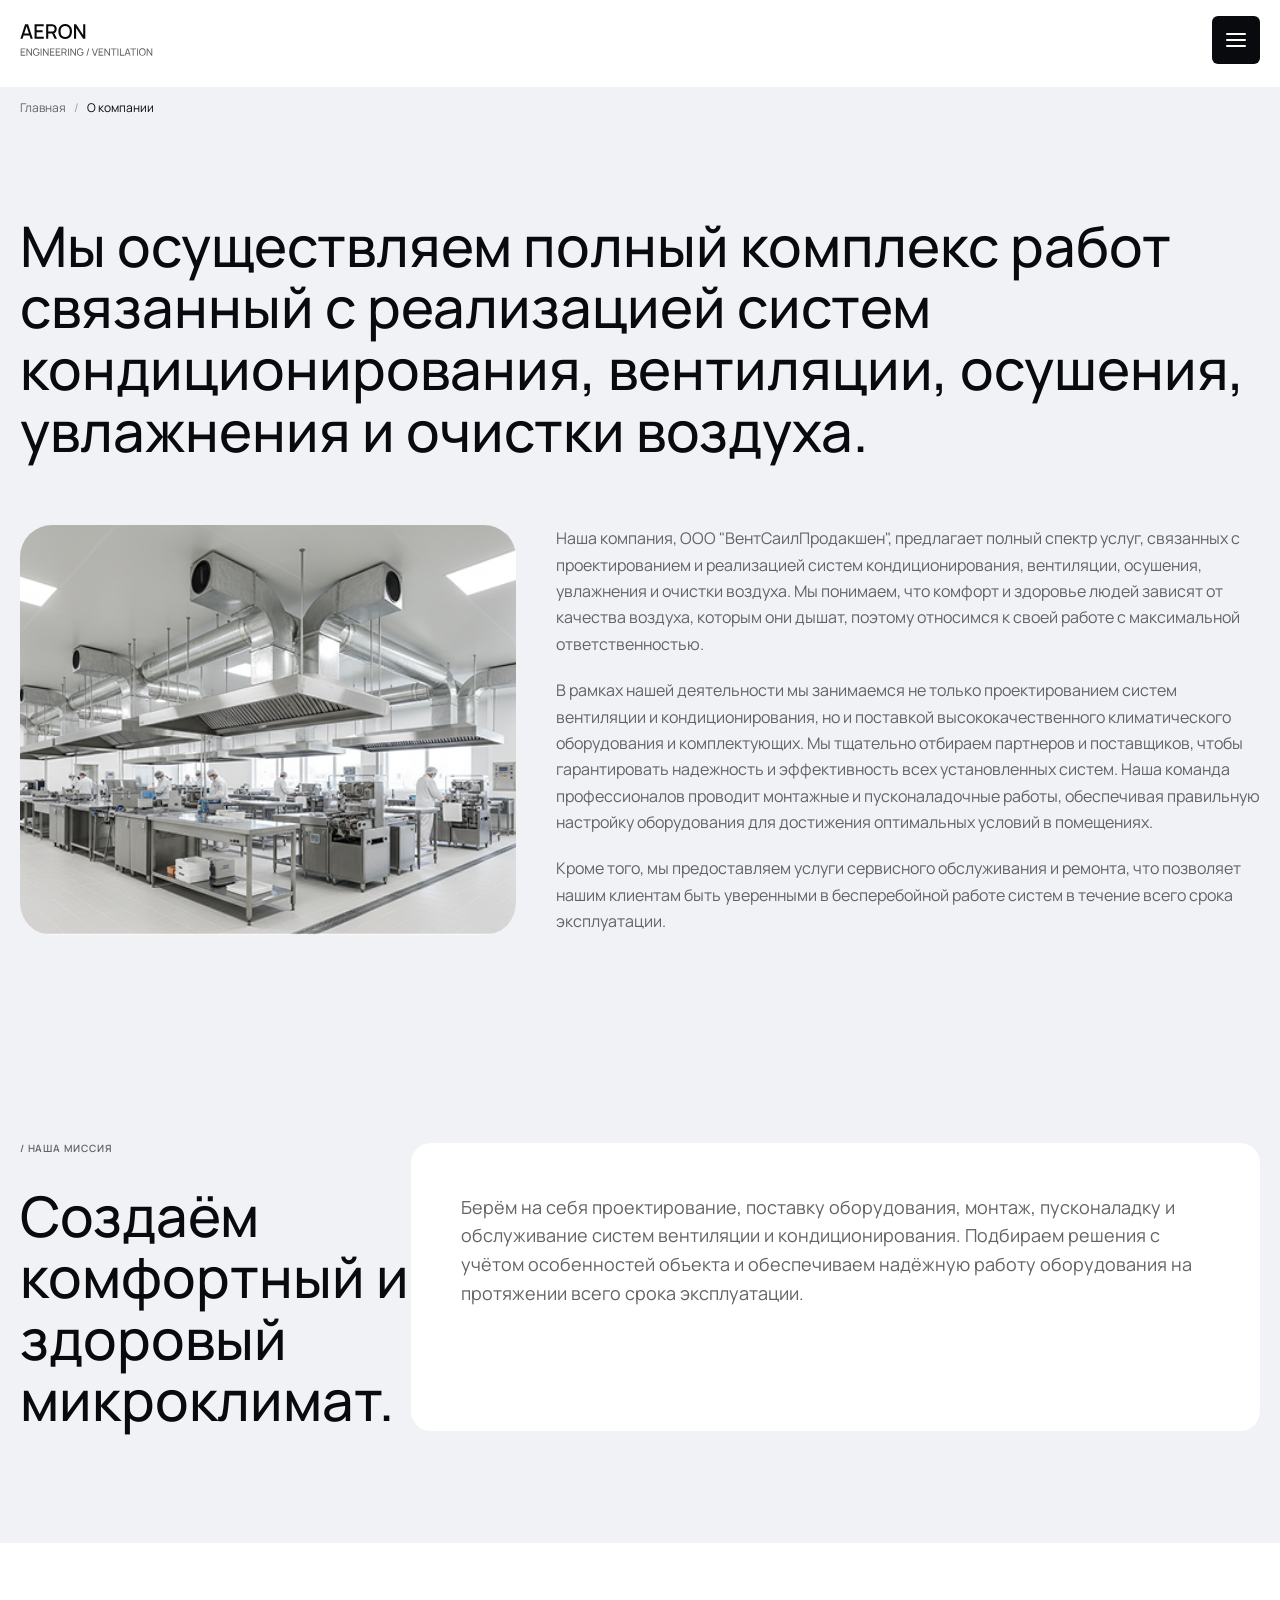
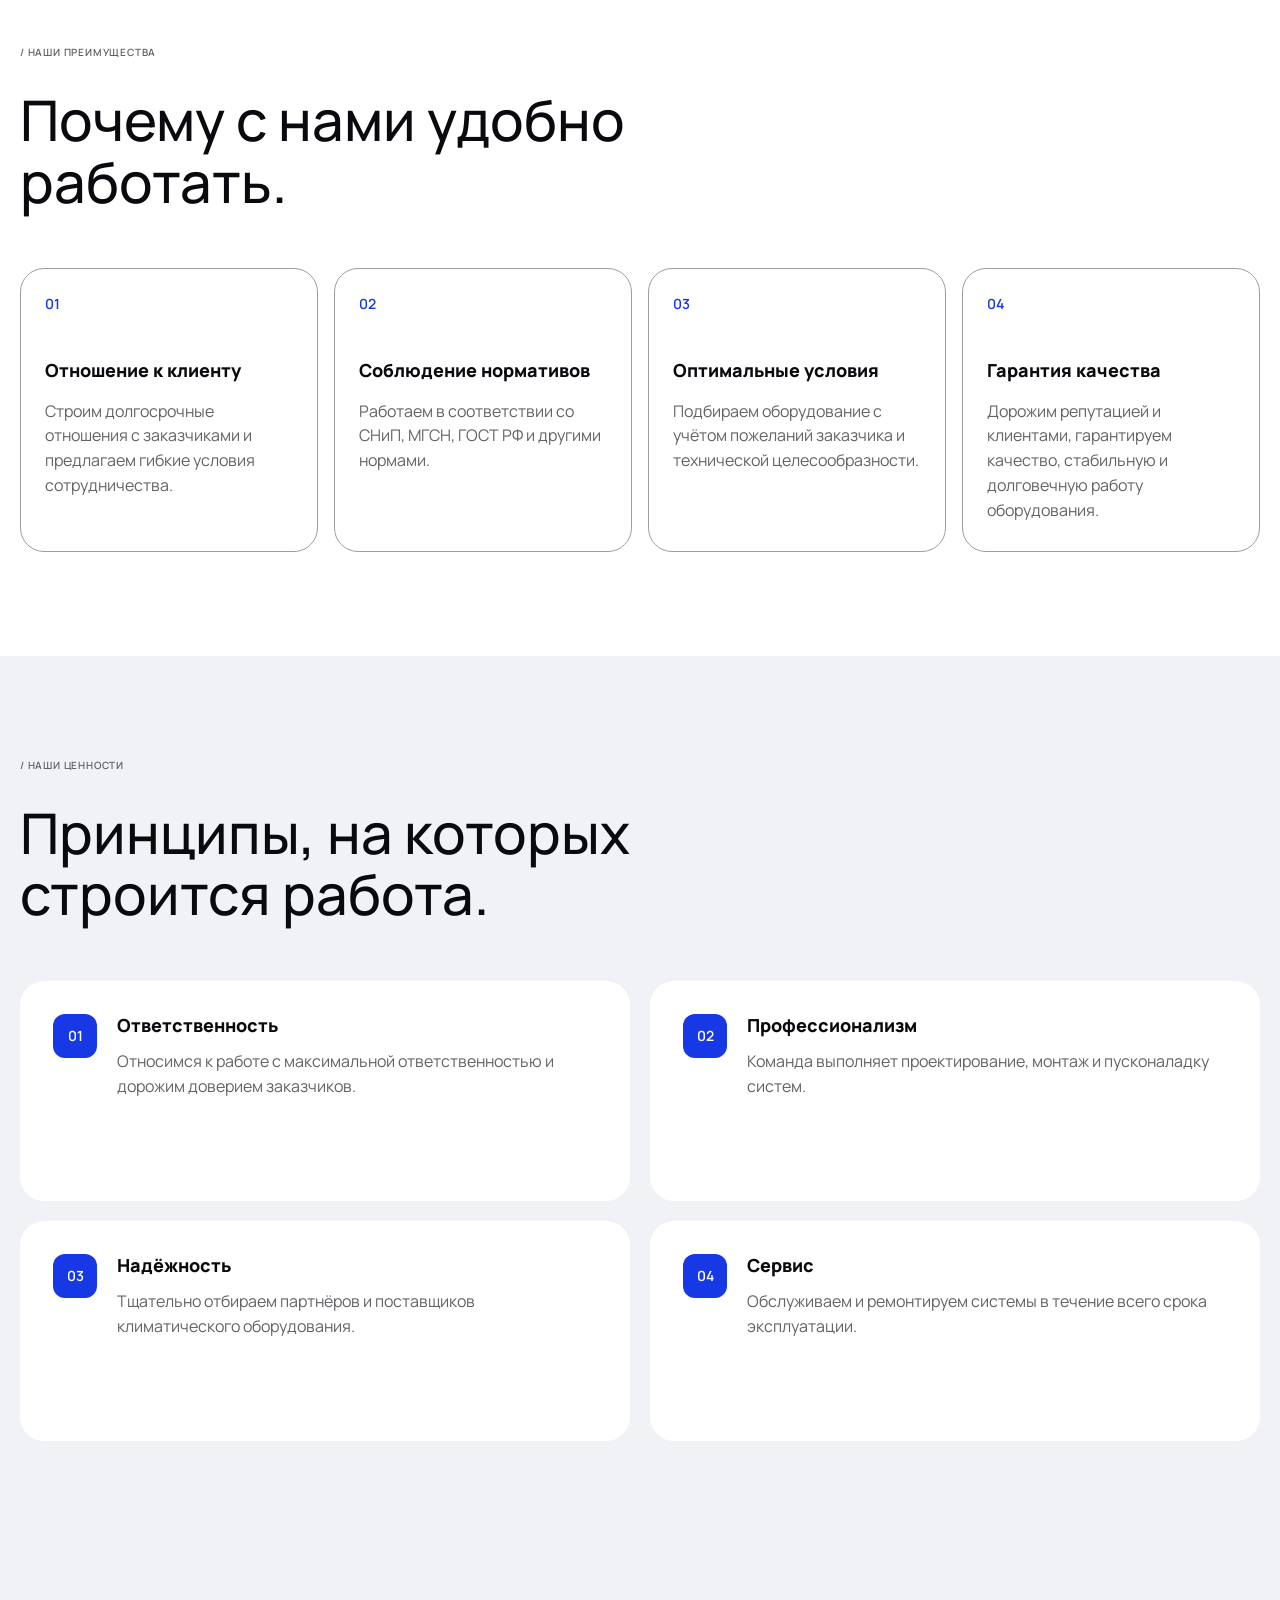
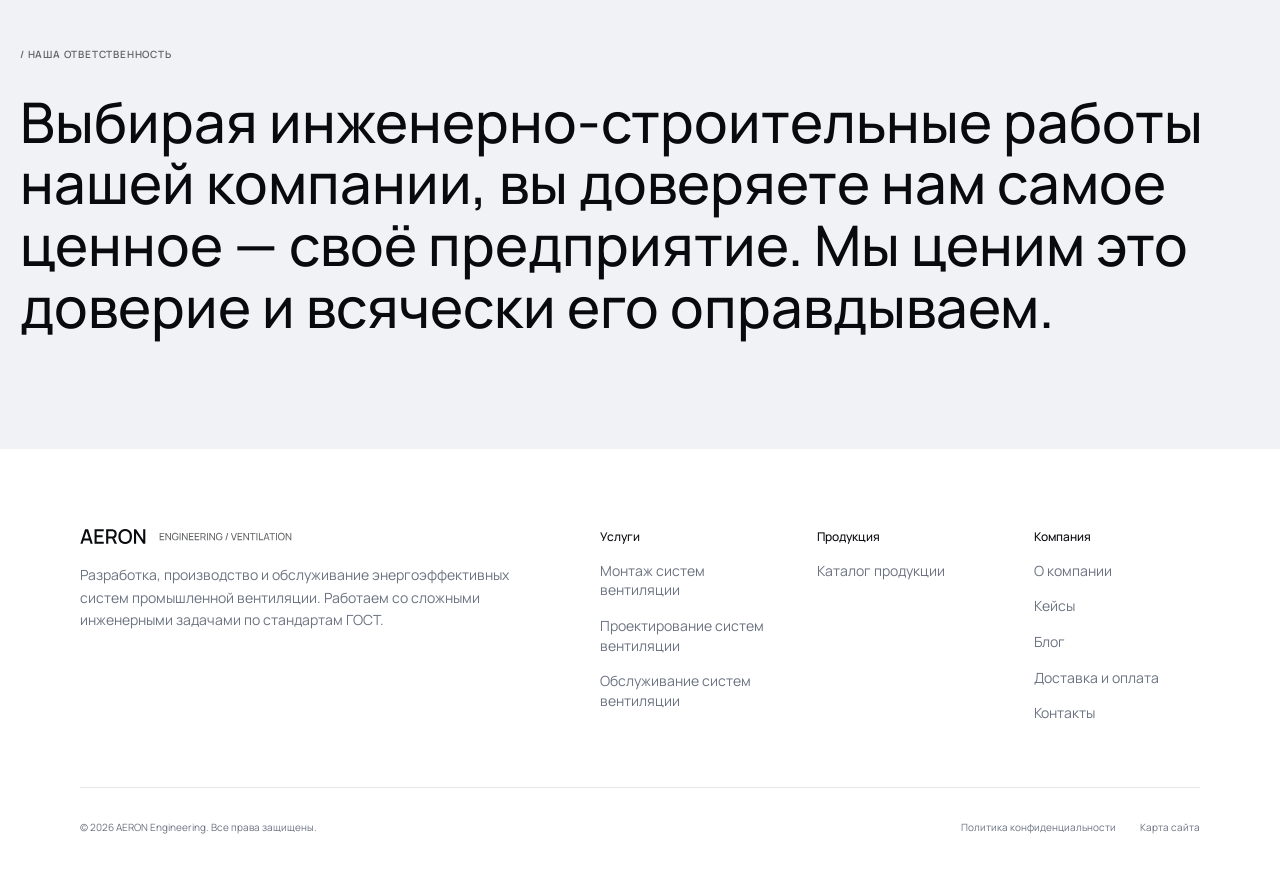
==== commit e8af01ca: "MVP" ====
--- a/about.html
+++ b/about.html
@@ -9,6 +9,7 @@
     <title>О нас — AERON</title>
     <meta name="description" content="О компании: производство и монтаж систем вентиляции воздуха на промышленных объектах.">
     <link rel="stylesheet" href="css/style.css">
+    <script defer src="./main.js"></script>
 </head>
 <body>
     <!-- ===================================================
@@ -38,16 +39,27 @@
                             </span>
                             Каталог
                         </a>
-                        <a href="delivery.html" class="header__link">Оплата и доставка</a>
-                        <a href="#" class="header__link">Производство</a>
-                        <a href="#" class="header__link">Проекты</a>
-                        <a href="about.html" class="header__link">О компании</a>
+                        <a href="delivery.html" class="header__link">Доставка и оплата</a>
+                        <a href="#" class="header__link">Кейсы</a>
+                        <a href="#" class="header__link">Блог</a>
+                        <div class="header__nav-item header__nav-item--services">
+                            <button class="header__link header__link--services" type="button" aria-haspopup="true" aria-controls="header-services">
+                                Услуги
+                                <span class="header__services-caret" aria-hidden="true"></span>
+                            </button>
+                            <div class="header__submenu" id="header-services">
+                                <a href="installation.html" class="header__submenu-link">Монтаж систем вентиляции</a>
+                                <a href="design.html" class="header__submenu-link">Проектирование систем вентиляции</a>
+                                <a href="handling.html" class="header__submenu-link">Обслуживание систем вентиляции</a>
+                            </div>
+                        </div>
+                        <a href="about.html" class="header__link header__link--active">О компании</a>
                         <a href="contacts.html" class="header__link">Контакты</a>
                     </nav>
                     <!-- /.header__nav -->
                     <div class="header__action">
-                        <a href="tel:+7 (495) 123-45-67" class="header__phone">+7 (495) 123-45-67</a>
-                        <a href="mailto:info@aeron.ru" class="header__email">info@aeron.ru</a>
+                        <a href="tel:+74951981401" class="header__phone">+7 (495) 198-14-01</a>
+                        <a href="mailto:vent-vsp@mail.ru" class="header__email">vent-vsp@mail.ru</a>
                         <button class="header__button">
                             <span class="header__button-text">Получить КП</span>
                             <span class="header__button-icon">
@@ -76,7 +88,6 @@
     <section class="about-hero">
         <div class="about-hero__container container">
             <div class="about-hero__heading">
-                <span class="about-hero__sub">/ О КОМПАНИИ</span>
                 <h1 class="about-hero__title">Мы осуществляем полный комплекс работ связанный с реализацией систем кондиционирования, вентиляции, осушения, увлажнения и очистки воздуха.</h1>
             </div>
             <!-- /.about-hero__heading -->
@@ -189,6 +200,7 @@
         </div>
         <!-- /.about-responsibility__container container -->
     </section>
+
     <footer class="footer">
         <div class="container">
             <div class="footer__inner">
@@ -205,33 +217,28 @@
                     <nav class="footer__links" aria-label="Разделы сайта">
                         <div class="footer__column">
                             <h2 class="footer__column-title">Услуги</h2>
-                            <a href="#" class="footer__link">Проектирование ОВ</a>
-                            <a href="#" class="footer__link">Монтажные работы</a>
-                            <a href="#" class="footer__link">Пусконаладка</a>
-                            <a href="#" class="footer__link">Сервисное обслуживание</a>
+                            <a href="#" class="footer__link">Монтаж систем вентиляции</a>
+                            <a href="design.html" class="footer__link">Проектирование систем вентиляции</a>
+                            <a href="#" class="footer__link">Обслуживание систем вентиляции</a>
                         </div>
                         <div class="footer__column">
                             <h2 class="footer__column-title">Продукция</h2>
-                            <a href="catalog.html" class="footer__link">Каталог оборудования</a>
-                            <a href="catalog-category.html" class="footer__link">Воздуховоды</a>
-                            <a href="#" class="footer__link">Промышленные вентиляторы</a>
-                            <a href="#" class="footer__link">Фильтры очистки</a>
-                            <a href="#" class="footer__link">Шкафы автоматики</a>
+                            <a href="catalog.html" class="footer__link">Каталог продукции</a>
                         </div>
                         <div class="footer__column">
                             <h2 class="footer__column-title">Компания</h2>
                             <a href="about.html" class="footer__link">О компании</a>
+                            <a href="#" class="footer__link">Кейсы</a>
+                            <a href="#" class="footer__link">Блог</a>
+                            <a href="delivery.html" class="footer__link">Доставка и оплата</a>
                             <a href="contacts.html" class="footer__link">Контакты</a>
-                            <a href="#" class="footer__link">Наши проекты</a>
-                            <a href="#" class="footer__link">Лицензии и СРО</a>
-                            <a href="#" class="footer__link">Производственная база</a>
                         </div>
                     </nav>
                     <!-- /.footer__links -->
                 </div>
                 <!-- /.footer__top -->
                 <div class="footer__bottom">
-                    <p class="footer__copyright">© 2025 AERON Engineering. Все права защищены.</p>
+                    <p class="footer__copyright">© 2026 AERON Engineering. Все права защищены.</p>
                     <nav class="footer__legal" aria-label="Правовая информация">
                         <a href="#" class="footer__legal-link">Политика конфиденциальности</a>
                         <a href="#" class="footer__legal-link">Карта сайта</a>
@@ -244,5 +251,33 @@
         <!-- /.container -->
     </footer>
     <!-- /.footer -->
+
+    <dialog class="feedback-modal" aria-labelledby="feedback-modal-title">
+        <div class="feedback-modal__content">
+            <button class="feedback-modal__close" type="button" aria-label="Закрыть окно">
+                <svg width="18" height="18" viewBox="0 0 18 18" fill="none" aria-hidden="true">
+                    <path d="M3 3L15 15M15 3L3 15" stroke="currentColor" stroke-width="1.5" stroke-linecap="round"/>
+                </svg>
+            </button>
+            <span class="feedback-modal__eyebrow">/ СВЯЗАТЬСЯ С НАМИ</span>
+            <h2 class="feedback-modal__title" id="feedback-modal-title">Обратный звонок</h2>
+            <p class="feedback-modal__description">Отправьте запрос через контактную форму, и мы Вам обязательно перезвоним в ближайшее время.</p>
+            <form class="feedback-modal__form">
+                <label class="feedback-modal__field">
+                    <span class="feedback-modal__label">Имя</span>
+                    <input class="feedback-modal__input" type="text" name="name" placeholder="Ваше имя" autocomplete="name" required>
+                </label>
+                <label class="feedback-modal__field">
+                    <span class="feedback-modal__label">Телефон</span>
+                    <input class="feedback-modal__input" type="tel" name="phone" placeholder="+7 (___) ___-__-__" autocomplete="tel" required>
+                </label>
+                <label class="feedback-modal__field">
+                    <span class="feedback-modal__label">Комментарий</span>
+                    <textarea class="feedback-modal__input feedback-modal__textarea" name="comment" placeholder="Ваш комментарий"></textarea>
+                </label>
+                <button class="feedback-modal__submit" type="submit">Отправить запрос</button>
+            </form>
+        </div>
+    </dialog>
 </body>
 </html>
--- a/css/style.css
+++ b/css/style.css
@@ -191,6 +191,81 @@
     transform: translate(-50%, -50%);
 }
 
+.header__nav-item--services {
+    position: relative;
+    display: flex;
+    align-items: center;
+}
+
+.header__link--services {
+    display: inline-flex;
+    align-items: center;
+    gap: 8px;
+    padding: 0;
+    border: 0;
+    background: transparent;
+    color: var(--dark);
+    font: inherit;
+    font-size: 12px;
+    font-weight: 600;
+    line-height: 1.2;
+    white-space: nowrap;
+}
+
+.header__services-caret {
+    width: 6px;
+    height: 6px;
+    margin-top: -3px;
+    border-right: 1px solid currentColor;
+    border-bottom: 1px solid currentColor;
+    transform: rotate(45deg);
+}
+
+.header__submenu {
+    position: absolute;
+    top: 100%;
+    left: 50%;
+    z-index: 30;
+    display: none;
+    min-width: 280px;
+    flex-direction: column;
+    gap: 2px;
+    padding: 8px;
+    border: 1px solid #E4E6EA;
+    border-radius: 12px;
+    background-color: var(--light);
+    box-shadow: 0 12px 28px rgba(9, 10, 13, 0.12);
+    transform: translateX(-50%);
+}
+
+.header__nav-item--services:hover .header__submenu,
+.header__nav-item--services:focus-within .header__submenu {
+    display: flex;
+}
+
+.header__submenu-link {
+    display: block;
+    padding: 12px 14px;
+    border-radius: 8px;
+    color: var(--dark);
+    font-size: 12px;
+    line-height: 1.35;
+    white-space: nowrap;
+    transition: color 0.2s ease, background-color 0.2s ease;
+}
+
+.header__submenu-link:hover,
+.header__submenu-link:focus-visible {
+    background-color: var(--light-bg);
+    color: var(--accent);
+}
+
+.header__link--services:focus-visible {
+    outline: 2px solid var(--accent);
+    outline-offset: 4px;
+}
+
+
 .header__link {
     font-size: 12px;
     line-height: 1.2;
@@ -219,6 +294,129 @@
 .header__link--catalog:hover {
     background-color: #1a3fd9;
     opacity: 1;
+}
+
+.header__link--catalog:focus-visible {
+    outline: 2px solid var(--accent);
+    outline-offset: 4px;
+}
+
+.header__catalog-panel {
+    position: absolute;
+    top: 100%;
+    left: 50%;
+    z-index: 30;
+    display: grid;
+    grid-template-columns: minmax(230px, 280px) minmax(0, 1fr);
+    width: min(1200px, calc(100vw - 40px));
+    max-height: min(620px, calc(100vh - 110px));
+    overflow: hidden;
+    border: 1px solid #E4E6EA;
+    border-radius: 14px;
+    background-color: var(--light);
+    box-shadow: 0 16px 40px rgba(9, 10, 13, 0.16);
+    opacity: 0;
+    pointer-events: none;
+    transform: translate(-50%, 8px);
+    transition: opacity 0.18s ease, transform 0.18s ease, visibility 0.18s ease;
+    visibility: hidden;
+}
+
+.header.is-catalog-open .header__catalog-panel {
+    opacity: 1;
+    pointer-events: auto;
+    transform: translate(-50%, 0);
+    visibility: visible;
+}
+
+.header__catalog-categories {
+    display: flex;
+    flex-direction: column;
+    gap: 2px;
+    overflow-y: auto;
+    padding: 14px;
+    border-right: 1px solid #E4E6EA;
+    background-color: #FAFAFB;
+}
+
+.header__catalog-category {
+    display: flex;
+    align-items: center;
+    justify-content: space-between;
+    gap: 12px;
+    width: 100%;
+    padding: 10px 12px;
+    border-radius: 7px;
+    color: var(--dark);
+    font-size: 12px;
+    line-height: 1.35;
+    text-align: left;
+    transition: color 0.18s ease, background-color 0.18s ease;
+}
+
+.header__catalog-category:hover,
+.header__catalog-category:focus-visible,
+.header__catalog-category.is-active {
+    background-color: var(--light);
+    color: var(--accent);
+}
+
+.header__catalog-category:focus-visible,
+.header__catalog-subcategory:focus-visible {
+    outline: 2px solid var(--accent);
+    outline-offset: 2px;
+}
+
+.header__catalog-category-arrow {
+    flex: 0 0 auto;
+    font-size: 20px;
+    line-height: 0.8;
+}
+
+.header__catalog-content {
+    min-width: 0;
+    overflow-y: auto;
+    padding: 26px 30px;
+}
+
+.header__catalog-title {
+    margin-bottom: 18px;
+    font-size: 20px;
+    font-weight: 700;
+    line-height: 1.3;
+}
+
+.header__catalog-subcategories {
+    display: grid;
+    grid-template-columns: repeat(2, minmax(0, 1fr));
+    gap: 10px;
+}
+
+.header__catalog-subcategory {
+    display: flex;
+    align-items: center;
+    min-height: 62px;
+    padding: 13px 16px;
+    border: 1px solid #E4E6EA;
+    border-radius: 9px;
+    color: var(--dark);
+    font-size: 13px;
+    font-weight: 500;
+    line-height: 1.4;
+    transition: border-color 0.18s ease, color 0.18s ease, background-color 0.18s ease;
+}
+
+.header__catalog-subcategory:hover,
+.header__catalog-subcategory:focus-visible {
+    border-color: var(--accent);
+    background-color: #F7F8FF;
+    color: var(--accent);
+}
+
+.header__catalog-empty {
+    color: var(--light-text);
+    font-size: 13px;
+    line-height: 1.5;
 }
 
 .header__menu-icon {
@@ -528,6 +726,7 @@
     height: 100%;
     z-index: 0;
     object-fit: cover;
+    transition: transform .2s ease;
 }
 
 .products__card:not(:first-child) .products__card-img {
@@ -600,6 +799,10 @@
 .products__card:hover .products__card-link,
 .products__card:focus-visible .products__card-link {
     opacity: 1;
+}
+
+.products__card:hover .products__card-img {
+    transform: scale(1.1);
 }
 
 .products__card:focus-visible {
@@ -684,10 +887,16 @@
 .services__img-wrap {
     max-width: 800px;
     min-height: 300px;
+    max-height: 700px;
     width: 100%;
     align-self: stretch;
-    background-color:#090A0D;
     border-radius: 30px;
+}
+
+.services__img {
+    width: 100%;
+    height: 100%;
+    object-fit: cover;
 }
 
 .services__tabs {
@@ -795,7 +1004,13 @@
     border-radius: 24px;
     overflow: hidden;
     height: 367px;
-    background: #1a1a2e;
+    overflow: hidden;
+}
+
+.about__img {
+    width: 100%;
+    height: 100%;
+    object-fit: cover;
 }
 
 /* ================= PROCESS ================== */
@@ -1154,6 +1369,96 @@
         transform: none;
     }
 
+    .header__catalog-panel {
+        position: static;
+        display: none;
+        grid-template-columns: minmax(0, 1fr);
+        width: 100%;
+        max-height: 48vh;
+        margin-top: 8px;
+        transform: none;
+        visibility: visible;
+        opacity: 1;
+        pointer-events: auto;
+    }
+
+    .header.is-catalog-open .header__catalog-panel {
+        display: grid;
+        transform: none;
+    }
+
+    .header__catalog-categories {
+        max-height: 190px;
+        padding: 8px;
+        border-right: 0;
+        border-bottom: 1px solid #E4E6EA;
+    }
+
+    .header__catalog-category {
+        padding: 9px 10px;
+        font-size: 13px;
+    }
+
+    .header__catalog-content {
+        padding: 16px 10px 10px;
+    }
+
+    .header__catalog-title {
+        margin-bottom: 12px;
+        font-size: 17px;
+    }
+
+    .header__catalog-subcategories {
+        grid-template-columns: minmax(0, 1fr);
+        gap: 7px;
+    }
+
+    .header__catalog-subcategory {
+        min-height: 0;
+        padding: 10px 12px;
+        font-size: 12px;
+    }
+
+    .header__nav-item--services {
+        width: 100%;
+        flex-direction: column;
+        align-items: stretch;
+    }
+
+    .header__nav-item--services > .header__link--services {
+        display: flex;
+        width: 100%;
+        justify-content: space-between;
+        padding: 14px 0;
+        border-bottom: 1px solid var(--light-bg);
+        font-size: 14px;
+        text-align: left;
+    }
+
+    .header__submenu {
+        position: static;
+        display: flex;
+        min-width: 0;
+        gap: 0;
+        padding: 8px 0 12px 16px;
+        border: 0;
+        border-radius: 0;
+        background: transparent;
+        box-shadow: none;
+        transform: none;
+    }
+
+    .header__submenu-link {
+        padding: 11px 0;
+        font-size: 13px;
+        white-space: normal;
+    }
+
+    .header__services-caret {
+        transform: rotate(225deg);
+    }
+
+
     .header__nav > .header__link:not(.header__link--catalog) {
         padding: 14px 0;
         border-bottom: 1px solid var(--light-bg);
@@ -2316,6 +2621,7 @@
     padding: 24px;
     border-radius: 24px;
     background-color: #FFFFFF;
+    cursor: pointer;
 }
 
 .faq__question {
@@ -2330,7 +2636,6 @@
     text-align: left;
     font: inherit;
     color: inherit;
-    cursor: pointer;
 }
 
 .faq__question-text {
@@ -2720,6 +3025,7 @@
     gap: 16px;
 }
 
+
 .footer__column-title {
     color: var(--dark);
     font-size: 12px;
@@ -2778,6 +3084,7 @@
         grid-template-columns: repeat(3, minmax(0, 1fr));
         gap: clamp(24px, 4vw, 56px);
     }
+
 }
 
 @media (max-width: 1024px) {
@@ -2822,6 +3129,7 @@
         grid-template-columns: repeat(2, minmax(0, 1fr));
         gap: 32px;
     }
+
 
     .footer__bottom {
         flex-direction: column;
@@ -2861,6 +3169,7 @@
         grid-template-columns: 1fr;
         gap: 24px;
     }
+
 
     .footer__column {
         gap: 12px;
@@ -5099,3 +5408,537 @@
         padding: 44px 0 56px;
     }
 }
+
+/* ===== Universal service page ===== */
+.service {
+    padding: 104px 0 112px;
+    background-color: var(--light-bg);
+}
+
+.service__heading {
+    max-width: 1100px;
+    margin-bottom: 40px;
+}
+
+.service__eyebrow {
+    display: block;
+    color: var(--light-text);
+    font-size: 10px;
+    font-weight: 600;
+    letter-spacing: 0.08em;
+    line-height: 1.2;
+    text-transform: uppercase;
+}
+
+.service__title {
+    margin-top: 16px;
+    color: var(--dark);
+    font-size: 56px;
+    font-weight: 500;
+    line-height: 1.1;
+}
+
+.service__intro {
+    display: grid;
+    max-width: 1180px;
+    gap: 12px;
+    margin-bottom: 72px;
+    padding: 32px 36px;
+    border-left: 4px solid var(--accent);
+    border-radius: 20px;
+    background-color: var(--light);
+}
+
+.service__intro-lead {
+    color: var(--dark);
+    font-size: 22px;
+    font-weight: 600;
+    line-height: 1.4;
+}
+
+.service__intro-text {
+    color: var(--light-text);
+    font-size: 16px;
+    line-height: 1.6;
+}
+
+.service__steps {
+    margin-bottom: 72px;
+}
+
+.service__section-heading {
+    max-width: 880px;
+    margin-bottom: 28px;
+}
+
+.service__section-title {
+    margin-top: 12px;
+    color: var(--dark);
+    font-size: 32px;
+    font-weight: 500;
+    line-height: 1.2;
+}
+
+.service__steps-grid {
+    display: grid;
+    grid-template-columns: repeat(3, minmax(0, 1fr));
+    gap: 16px;
+}
+
+.service__step {
+    display: flex;
+    min-height: 260px;
+    flex-direction: column;
+    align-items: flex-start;
+    padding: 26px;
+    border: 1px solid #E4E6EA;
+    border-radius: 24px;
+    background-color: var(--light);
+}
+
+.service__step-number {
+    display: flex;
+    width: 40px;
+    height: 40px;
+    align-items: center;
+    justify-content: center;
+    margin-bottom: auto;
+    border-radius: 12px;
+    background-color: var(--light-bg);
+    color: var(--accent);
+    font-size: 12px;
+    font-weight: 700;
+}
+
+.service__step-title {
+    margin-top: 28px;
+    margin-bottom: 10px;
+    color: var(--dark);
+    font-size: 18px;
+    font-weight: 600;
+    line-height: 1.35;
+}
+
+.service__step-text {
+    color: var(--light-text);
+    font-size: 14px;
+    line-height: 1.55;
+}
+
+.service__planning {
+    display: grid;
+    grid-template-columns: minmax(0, 1fr) minmax(0, 1fr);
+    align-items: start;
+    gap: 20px;
+    margin-bottom: 24px;
+}
+
+.service__planning-copy,
+.service__criteria {
+    padding: 32px;
+    border: 1px solid #E4E6EA;
+    border-radius: 24px;
+    background-color: var(--light);
+}
+
+.service__planning-text {
+    margin-top: 18px;
+    color: var(--light-text);
+    font-size: 15px;
+    line-height: 1.6;
+}
+
+.service__criteria {
+    display: grid;
+    gap: 10px;
+    list-style: none;
+}
+
+.service__criterion {
+    display: flex;
+    align-items: flex-start;
+    gap: 12px;
+    padding: 14px;
+    border-radius: 12px;
+    background-color: var(--light-bg);
+    color: var(--light-text);
+    font-size: 14px;
+    line-height: 1.5;
+}
+
+.service__criterion-mark {
+    flex: 0 0 8px;
+    width: 8px;
+    height: 8px;
+    margin-top: 6px;
+    border-radius: 50%;
+    background-color: var(--accent);
+}
+
+.service__assurance {
+    display: grid;
+    grid-template-columns: repeat(2, minmax(0, 1fr));
+    gap: 20px;
+    margin-bottom: 72px;
+}
+
+.service__assurance-card {
+    padding: 32px;
+    border: 1px solid #E4E6EA;
+    border-radius: 24px;
+    background-color: var(--light);
+}
+
+.service__assurance-card--accent {
+    border-color: var(--dark);
+    background-color: var(--dark);
+}
+
+.service__assurance-card--accent .service__eyebrow {
+    color: #ABB0B8;
+}
+
+.service__assurance-title {
+    margin-top: 16px;
+    margin-bottom: 12px;
+    color: var(--dark);
+    font-size: 20px;
+    font-weight: 600;
+    line-height: 1.3;
+}
+
+.service__assurance-card--accent .service__assurance-title {
+    color: var(--light);
+}
+
+.service__assurance-text {
+    color: var(--light-text);
+    font-size: 15px;
+    line-height: 1.6;
+}
+
+.service__assurance-card--accent .service__assurance-text {
+    color: #ABB0B8;
+}
+
+.service__pricing {
+    padding: 32px;
+    border: 1px solid #E4E6EA;
+    border-radius: 24px;
+    background-color: var(--light);
+}
+
+.service__pricing .service__section-heading {
+    margin-bottom: 24px;
+}
+
+.service__table-wrap {
+    width: 100%;
+    overflow-x: auto;
+    border: 1px solid #DCE5EF;
+    border-radius: 12px;
+}
+
+.service__table {
+    width: 100%;
+    min-width: 760px;
+    border-collapse: collapse;
+    color: var(--dark);
+    font-size: 13px;
+}
+
+.service__table th,
+.service__table td {
+    padding: 13px 14px;
+    border: 1px solid #DCE5EF;
+    text-align: left;
+    white-space: nowrap;
+}
+
+.service__table thead th {
+    background-color: #315B8E;
+    color: var(--light);
+    font-weight: 600;
+}
+
+.service__table tbody tr:nth-child(odd) {
+    background-color: #F0F7FB;
+}
+
+.service__table tbody tr:nth-child(even) {
+    background-color: var(--light);
+}
+
+.service__table tbody tr.service__table-group th {
+    background-color: var(--dark);
+    color: var(--light);
+    font-size: 12px;
+    font-weight: 600;
+    letter-spacing: 0.06em;
+    text-transform: uppercase;
+}
+
+.service__table tbody th {
+    font-weight: 500;
+}
+
+@media (max-width: 1024px) {
+    .service {
+        padding: 80px 0;
+    }
+
+    .service__title {
+        font-size: 44px;
+    }
+
+    .service__steps-grid {
+        grid-template-columns: repeat(2, minmax(0, 1fr));
+    }
+
+    .service__planning {
+        grid-template-columns: 1fr;
+    }
+}
+
+@media (max-width: 768px) {
+    .service {
+        padding: 64px 0;
+    }
+
+    .service__title {
+        font-size: 36px;
+    }
+
+    .service__intro {
+        margin-bottom: 56px;
+        padding: 26px;
+    }
+
+    .service__steps,
+    .service__assurance {
+        margin-bottom: 56px;
+    }
+
+    .service__section-title {
+        font-size: 28px;
+    }
+
+    .service__assurance {
+        grid-template-columns: 1fr;
+    }
+
+    .service__pricing {
+        padding: 26px;
+    }
+}
+
+@media (max-width: 480px) {
+    .service {
+        padding: 48px 0 60px;
+    }
+
+    .service__heading {
+        margin-bottom: 28px;
+    }
+
+    .service__title {
+        font-size: 30px;
+    }
+
+    .service__intro {
+        margin-bottom: 44px;
+        padding: 22px 20px;
+        border-radius: 20px;
+    }
+
+    .service__intro-lead {
+        font-size: 18px;
+    }
+
+    .service__steps,
+    .service__assurance {
+        margin-bottom: 44px;
+    }
+
+    .service__steps-grid {
+        grid-template-columns: 1fr;
+        gap: 12px;
+    }
+
+    .service__step,
+    .service__planning-copy,
+    .service__criteria,
+    .service__assurance-card {
+        min-height: 0;
+        padding: 22px 20px;
+        border-radius: 20px;
+    }
+
+    .service__section-title {
+        font-size: 24px;
+    }
+
+    .service__step-number {
+        margin-bottom: 24px;
+    }
+
+    .service__step-title {
+        margin-top: 0;
+    }
+
+    .service__pricing {
+        padding: 22px 20px;
+        border-radius: 20px;
+    }
+}
+
+/* ===== Feedback Modal ===== */
+.feedback-modal {
+    position: fixed;
+    inset: 0;
+    width: min(100% - 32px, 520px);
+    max-width: none;
+    max-height: calc(100% - 32px);
+    margin: auto;
+    padding: 0;
+    border: 0;
+    border-radius: 20px;
+    background: var(--light);
+    color: var(--dark);
+    overflow: auto;
+}
+
+.feedback-modal::backdrop {
+    background: rgba(9, 10, 13, 0.68);
+    backdrop-filter: blur(4px);
+}
+
+.feedback-modal__content {
+    position: relative;
+    padding: 48px;
+}
+
+.feedback-modal__close {
+    position: absolute;
+    top: 20px;
+    right: 20px;
+    display: grid;
+    width: 40px;
+    height: 40px;
+    place-items: center;
+    border-radius: 50%;
+    background: var(--light-bg);
+    color: var(--dark);
+    transition: background-color 0.2s ease;
+}
+
+.feedback-modal__close:hover {
+    background: #e3e5e9;
+}
+
+.feedback-modal__close:focus-visible,
+.feedback-modal__input:focus-visible,
+.feedback-modal__submit:focus-visible {
+    outline: 2px solid var(--accent);
+    outline-offset: 3px;
+}
+
+.feedback-modal__eyebrow {
+    display: block;
+    margin-bottom: 16px;
+    color: var(--light-text);
+    font-size: 10px;
+    font-weight: 600;
+    letter-spacing: 0.08em;
+}
+
+.feedback-modal__title {
+    margin-bottom: 12px;
+    font-size: 32px;
+    font-weight: 500;
+    line-height: 1.2;
+}
+
+.feedback-modal__description {
+    margin-bottom: 28px;
+    color: var(--light-text);
+    font-size: 15px;
+    line-height: 1.6;
+}
+
+.feedback-modal__form {
+    display: grid;
+    gap: 18px;
+}
+
+.feedback-modal__field {
+    display: grid;
+    gap: 8px;
+}
+
+.feedback-modal__label {
+    font-size: 13px;
+    font-weight: 600;
+}
+
+.feedback-modal__input {
+    width: 100%;
+    height: 52px;
+    padding: 0 16px;
+    border: 1px solid #D9DCE3;
+    border-radius: 4px;
+    background: var(--light);
+    color: var(--dark);
+    font: inherit;
+    font-size: 14px;
+}
+
+.feedback-modal__input::placeholder {
+    color: #969BA5;
+}
+
+.feedback-modal__textarea {
+    min-height: 104px;
+    height: auto;
+    padding: 14px 16px;
+    resize: vertical;
+}
+
+.feedback-modal__submit {
+    display: inline-flex;
+    min-height: 52px;
+    align-items: center;
+    justify-content: center;
+    margin-top: 6px;
+    padding: 0 24px;
+    border-radius: 4px;
+    background: var(--accent);
+    color: var(--light);
+    font-size: 14px;
+    font-weight: 600;
+    transition: background-color 0.2s ease;
+}
+
+.feedback-modal__submit:hover {
+    background: #1a3fd9;
+}
+
+@media (max-width: 480px) {
+    .feedback-modal__content {
+        padding: 40px 24px 24px;
+    }
+
+    .feedback-modal__close {
+        top: 12px;
+        right: 12px;
+    }
+
+    .feedback-modal__title {
+        padding-right: 24px;
+        font-size: 27px;
+    }
+
+    .feedback-modal__description {
+        font-size: 14px;
+    }
+}
